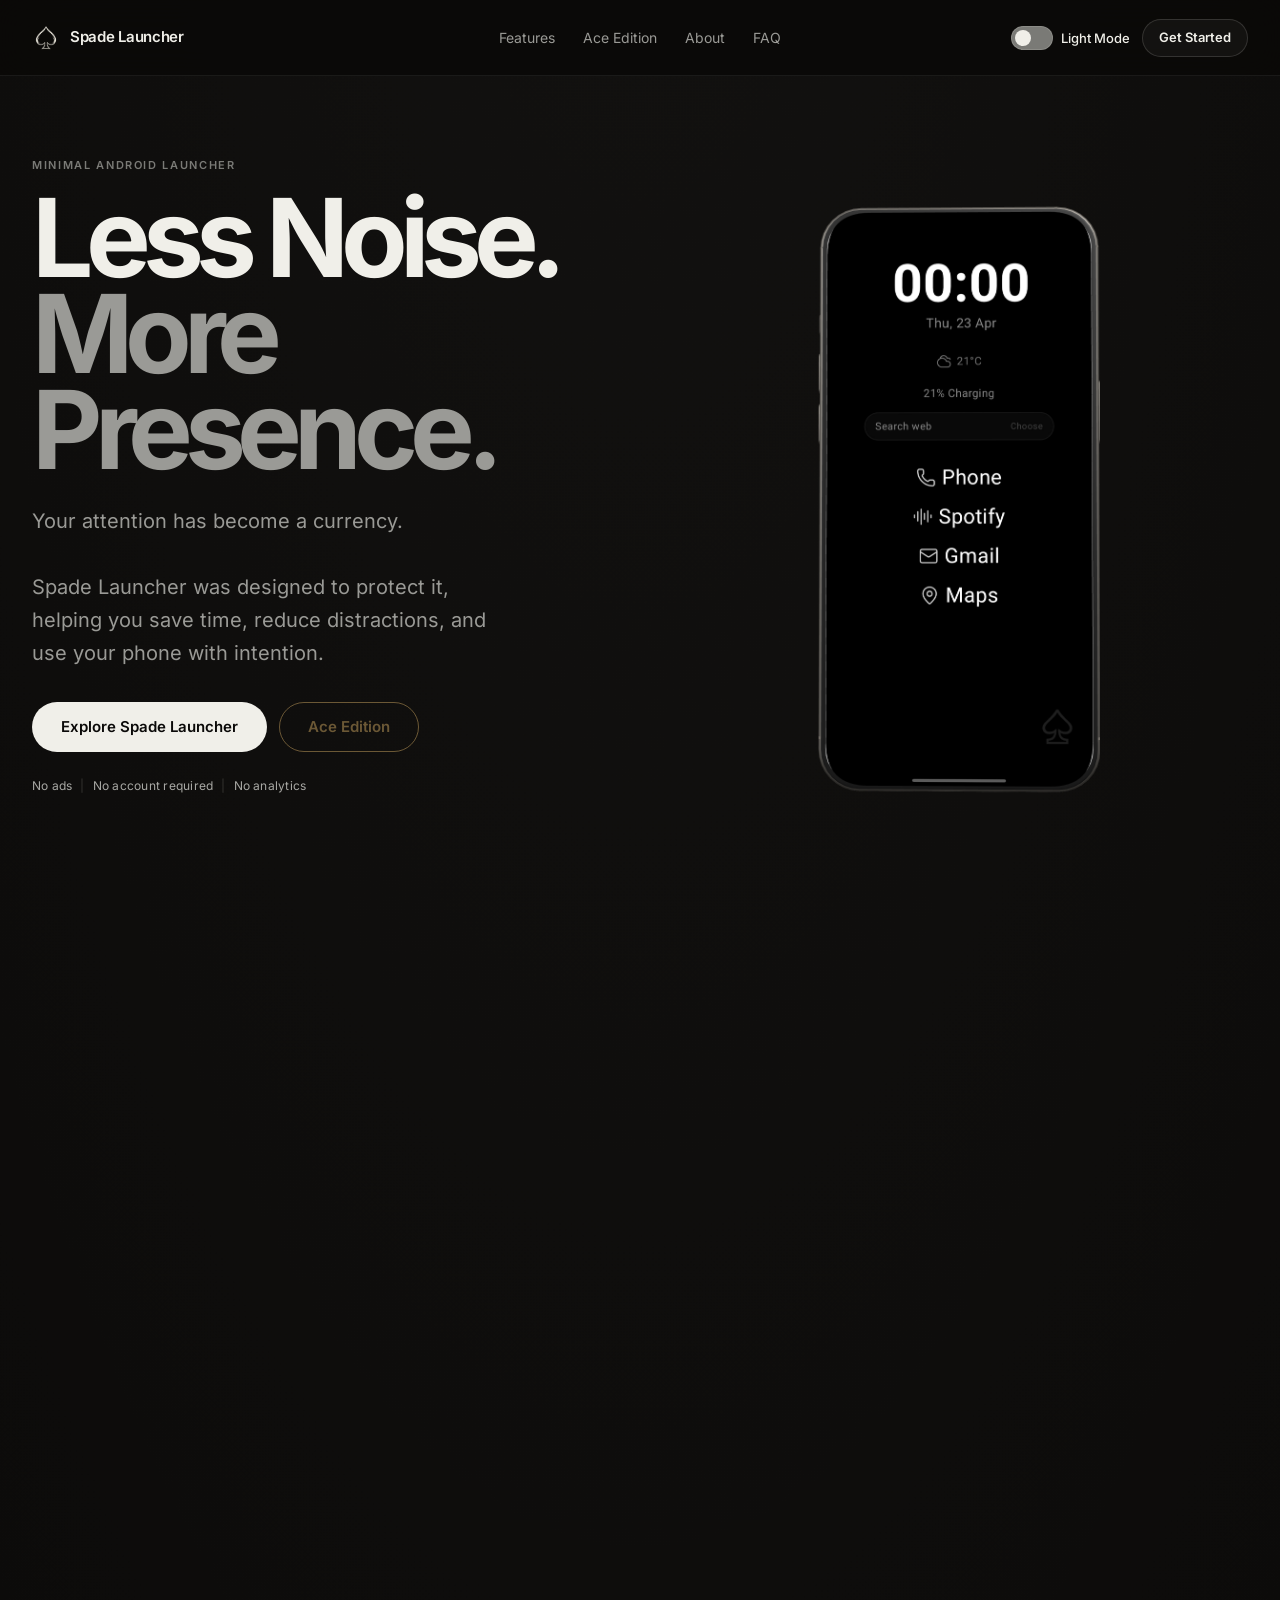
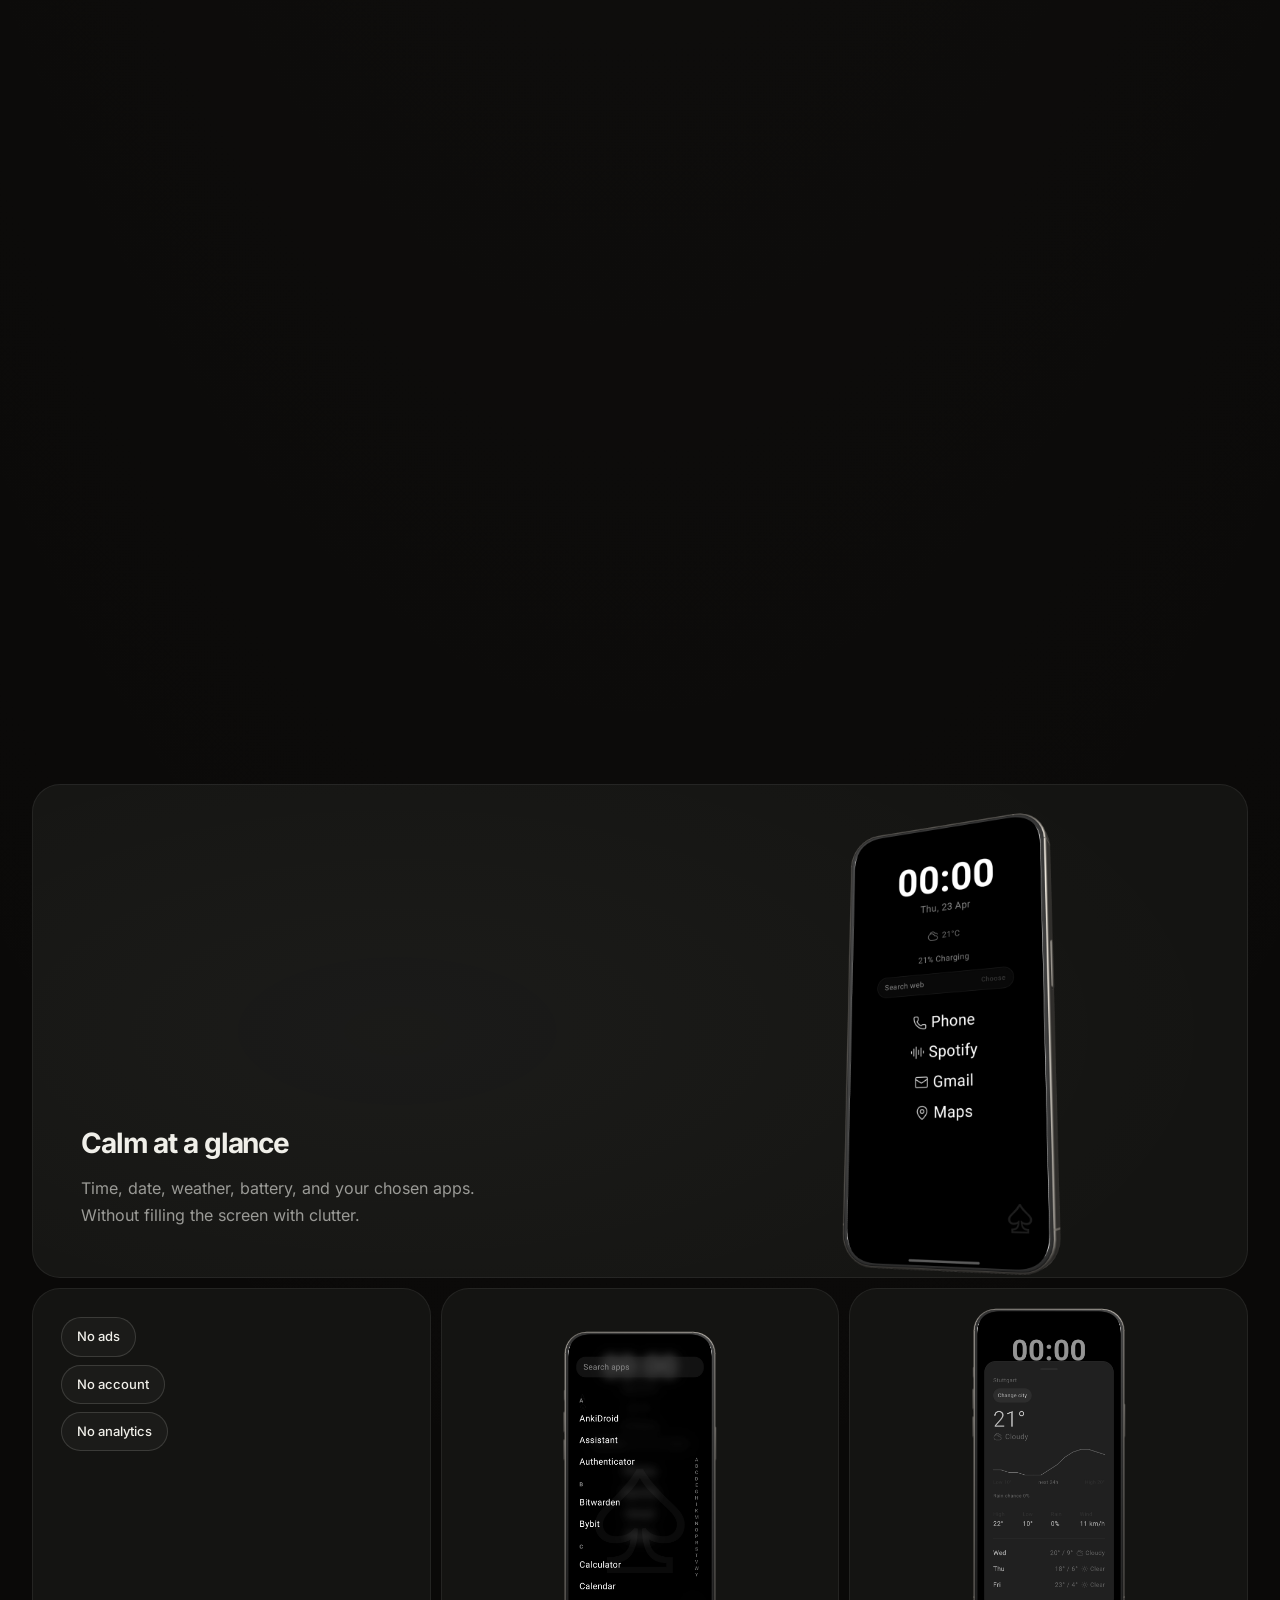
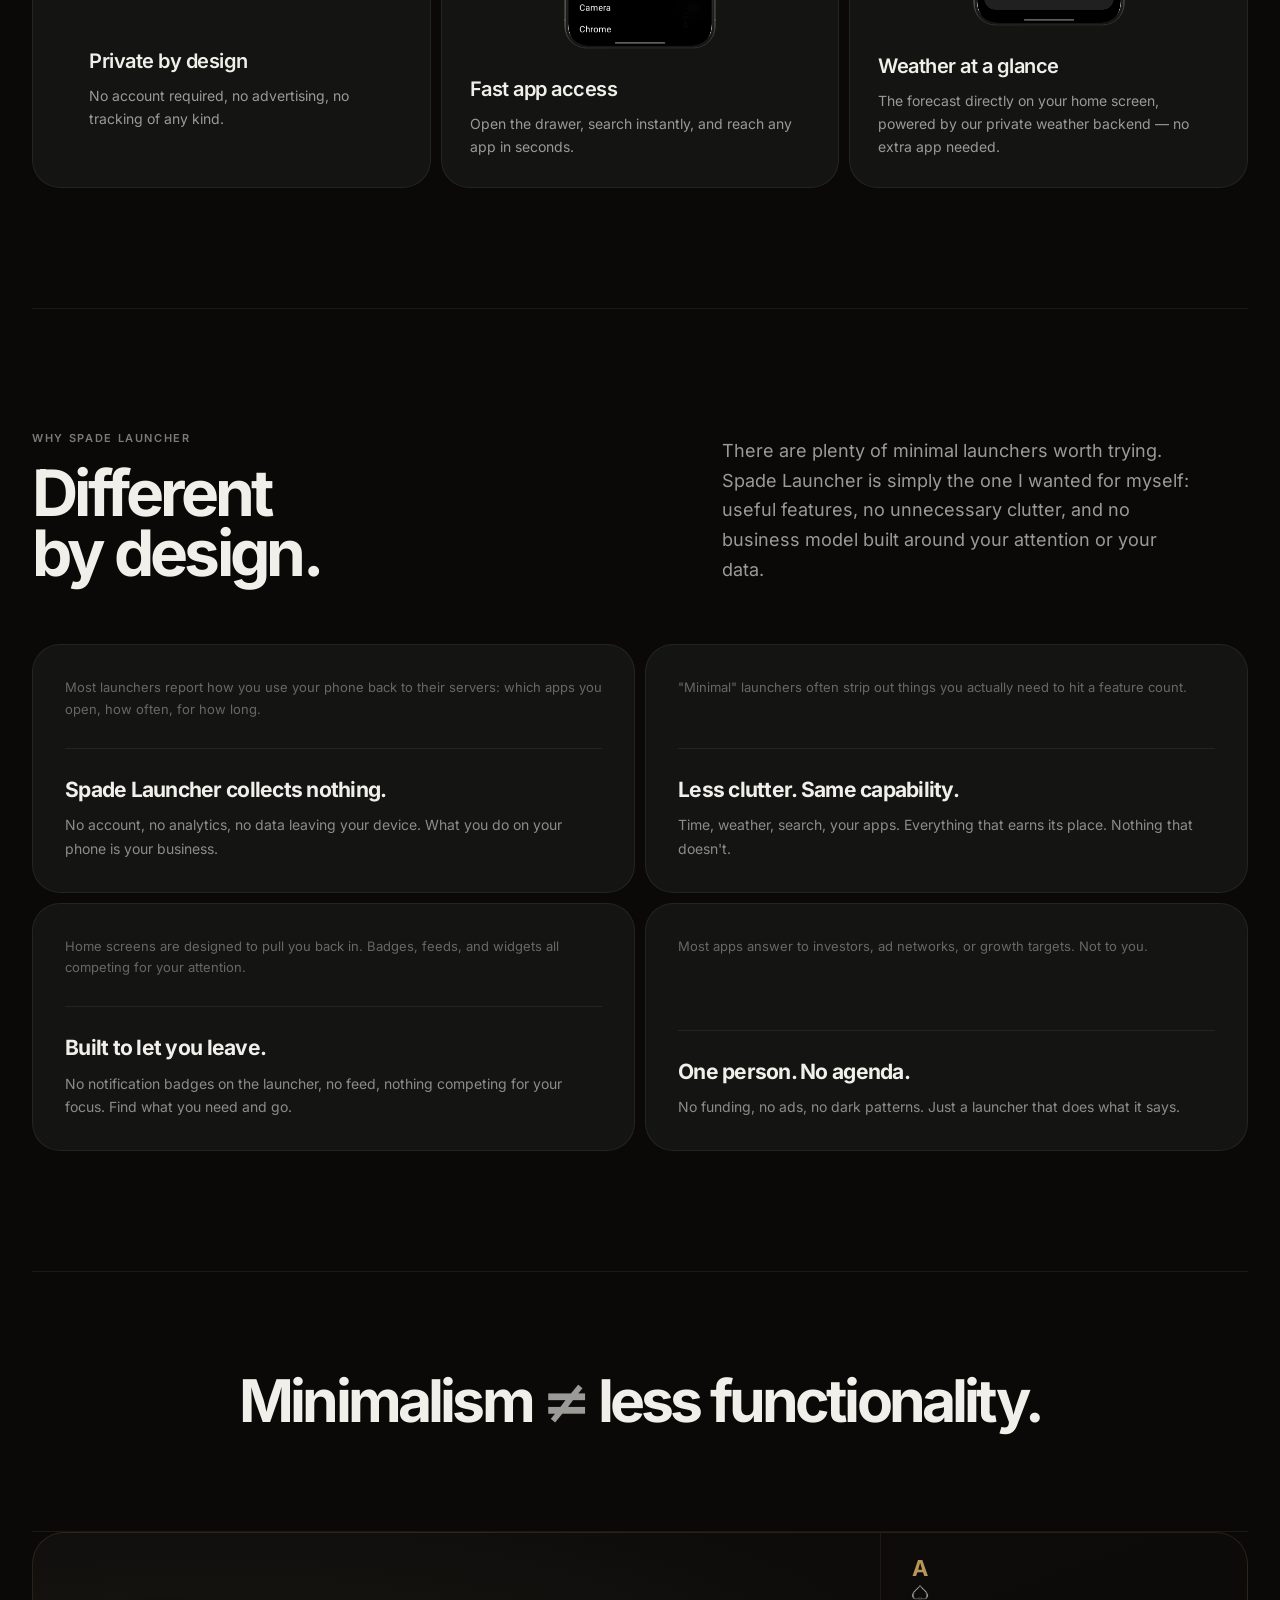
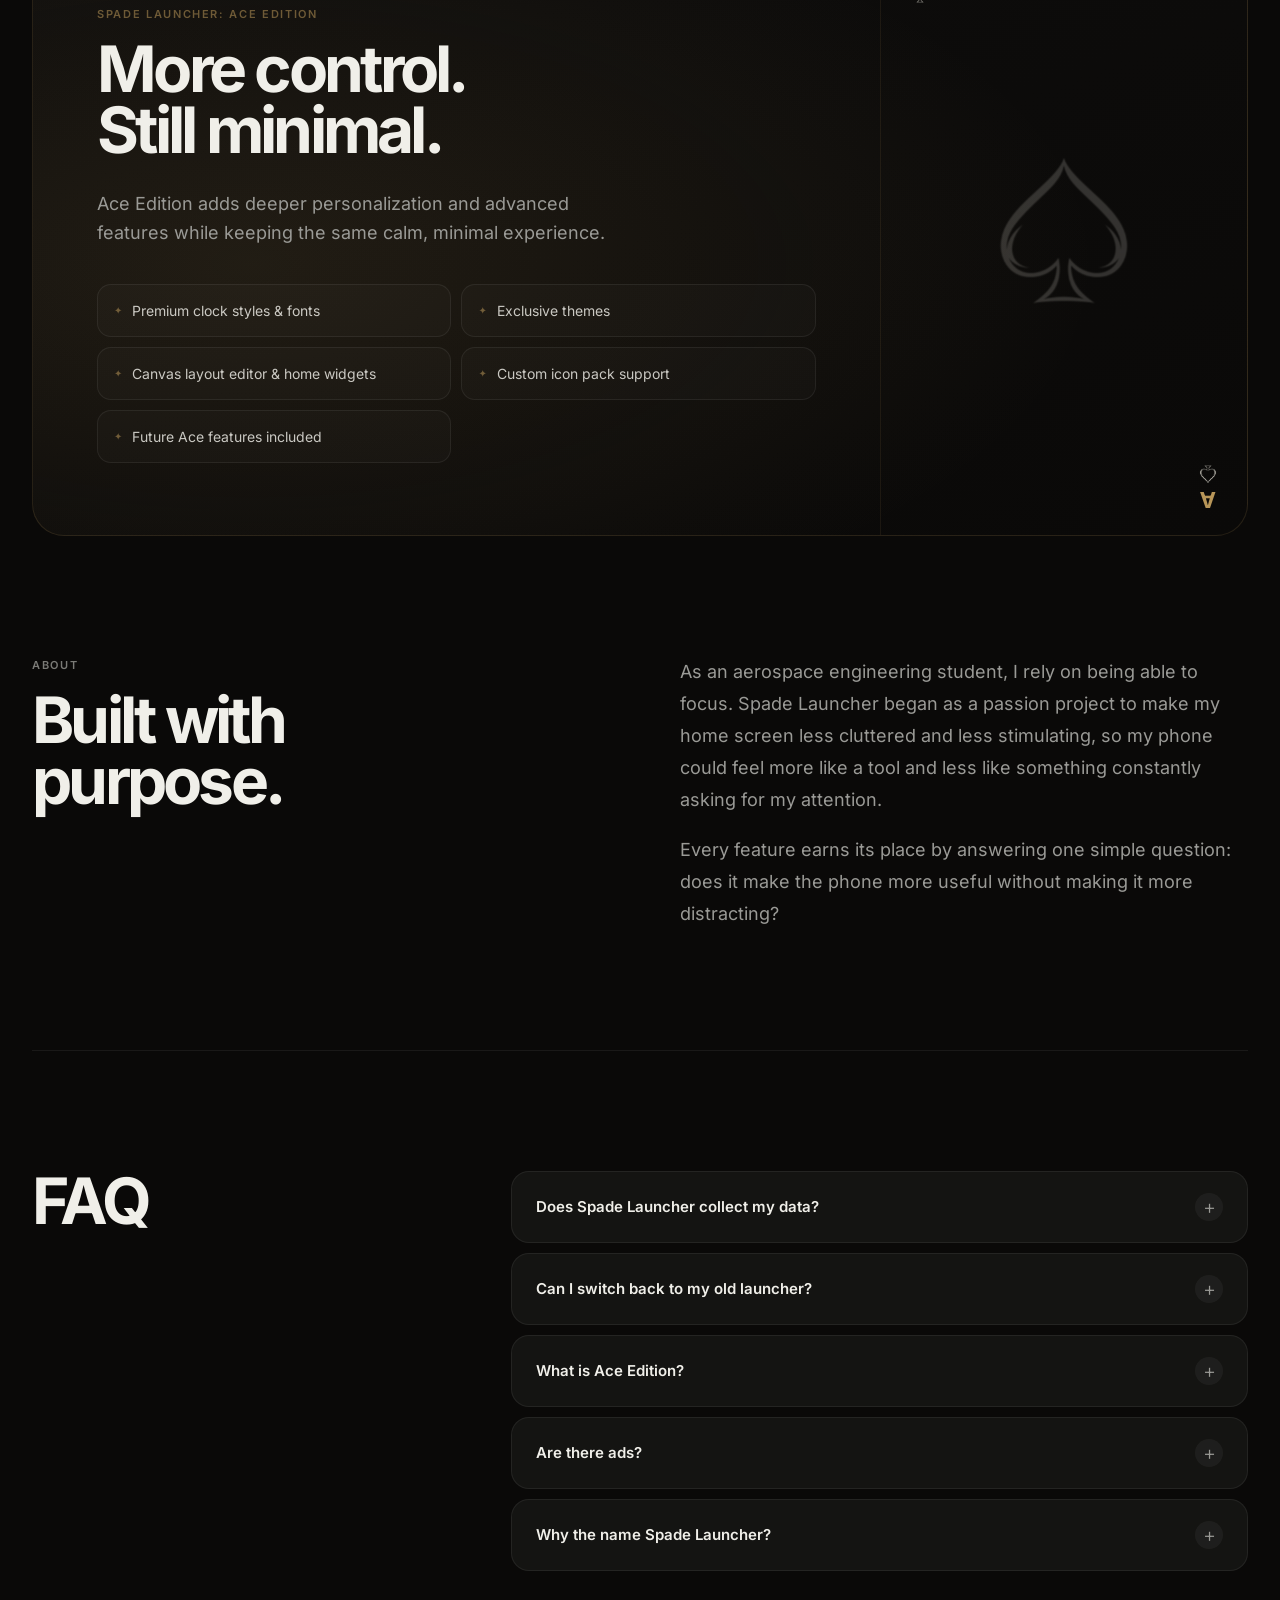
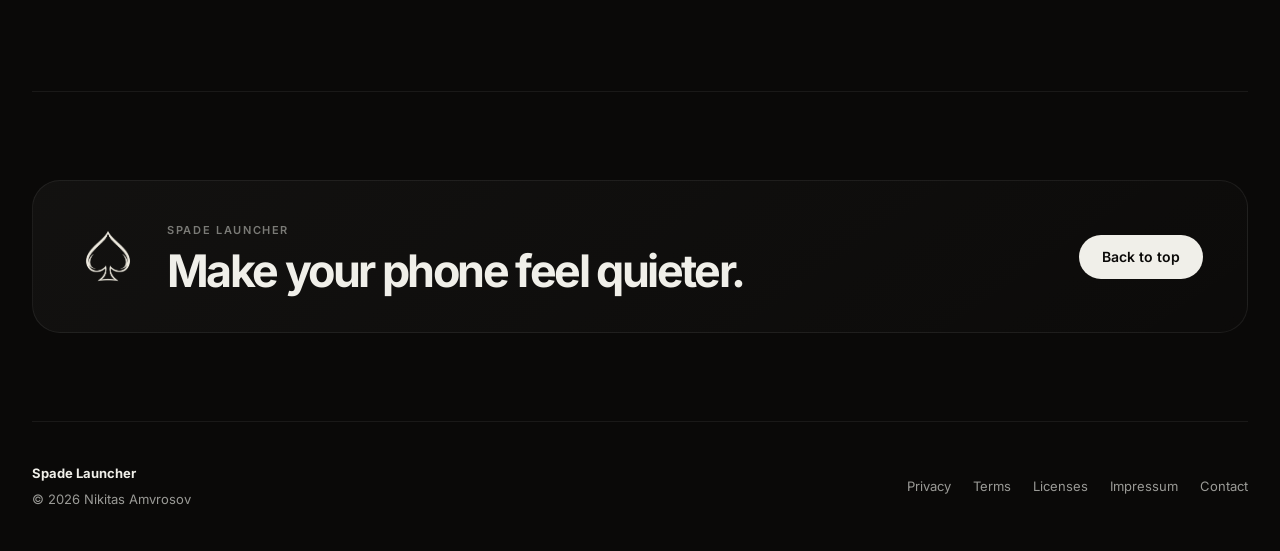
==== index.html @ f6f49ce8 "Mobile: hamburger nav menu + hide ace panel - Hamburger button in nav (3 lines → X) opens a full-wid" ====
﻿<!DOCTYPE html>
<html lang="en">
<head>
    <meta charset="UTF-8">
    <meta name="viewport" content="width=device-width, initial-scale=1.0">
    <title>Spade Launcher | Less Noise. More Presence.</title>
    <meta name="description" content="Spade Launcher is a minimalist Android launcher designed for simplicity, privacy, and intentional phone use.">
    <meta name="theme-color" content="#0A0908">
    <link rel="icon" href="./spade-logo.png" type="image/png">
    <link rel="shortcut icon" href="./spade-logo.png" type="image/png">
    <link rel="apple-touch-icon" href="./spade-logo.png">
    <meta property="og:title" content="Spade Launcher">
    <meta property="og:description" content="Less Noise. More Presence. A minimalist Android launcher built for intentional phone use.">
    <meta property="og:image" content="https://spadelauncher.com/spade-logo.png">
    <meta property="og:url" content="https://spadelauncher.com">
    <meta property="og:type" content="website">
    <link rel="stylesheet" href="style.css">
</head>
<body>

    <nav class="site-nav" aria-label="Main navigation">
        <a class="brand" href="#top" aria-label="Spade Launcher home">
            <img src="./spade-logo.png" alt="" class="brand-logo">
            <span>Spade Launcher</span>
        </a>
        <div class="nav-links">
            <a href="#features">Features</a>
            <a href="#ace">Ace Edition</a>
            <a href="#about">About</a>
            <a href="#faq">FAQ</a>
        </div>
        <div class="nav-actions">
            <button class="theme-toggle" id="themeToggle" aria-label="Toggle light/dark mode">
                <span class="toggle-track">
                    <span class="toggle-thumb"></span>
                </span>
                <span class="toggle-label">Light Mode</span>
            </button>
            <a class="btn btn-nav" href="#features">Get Started</a>
            <button class="nav-hamburger" id="navHamburger" aria-label="Open menu" aria-expanded="false">
                <span></span><span></span><span></span>
            </button>
        </div>
        <div class="nav-mobile-menu" id="navMobileMenu">
            <a href="#features" class="nav-mobile-link">Features</a>
            <a href="#ace" class="nav-mobile-link">Ace Edition</a>
            <a href="#about" class="nav-mobile-link">About</a>
            <a href="#faq" class="nav-mobile-link">FAQ</a>
            <a href="#features" class="btn btn-primary nav-mobile-cta">Get Started</a>
        </div>
    </nav>

    <main id="top">

        <!-- ─── HERO ─────────────────────────────────────────── -->
        <div class="hero-scroll-stage">
        <section class="hero">
            <div class="hero-text">
                <p class="eyebrow">Minimal Android Launcher</p>
                <h1>Less Noise.<br><em>More Presence.</em></h1>
                <p class="hero-sub">
                    Your attention has become a currency.<br><br>
                    Spade Launcher was designed to protect it, helping you save
                    time, reduce distractions, and use your phone with intention.
                </p>
                <div class="hero-actions">
                    <a class="btn btn-primary" href="#features">Explore Spade Launcher</a>
                    <a class="btn btn-ghost" href="#ace">Ace Edition</a>
                </div>
                <div class="trust-row" aria-label="Privacy commitments">
                    <span>No ads</span>
                    <span>No account required</span>
                    <span>No analytics</span>
                </div>
            </div>

            <div class="hero-phones-wrap">
                <div class="hero-phones" aria-label="Spade Launcher screenshots">
                    <div class="hphone hphone-edge">
                        <img src="images/screenshot-5.png" alt="OLED friendly theme" onerror="this.style.display='none'">
                    </div>
                    <div class="hphone hphone-mid">
                        <img src="images/screenshot-3.png" alt="Instant app search" onerror="this.style.display='none'">
                    </div>
                    <div class="hphone hphone-center">
                        <img src="images/screenshot-1.png" alt="Spade Launcher home screen" onerror="this.style.display='none'">
                    </div>
                    <div class="hphone hphone-mid">
                        <img src="images/screenshot-2.png" alt="Weather at a glance" onerror="this.style.display='none'">
                    </div>
                    <div class="hphone hphone-edge">
                        <img src="images/screenshot-4.png" alt="Ivory theme" onerror="this.style.display='none'">
                    </div>
                </div>
                <div class="phones-fade" aria-hidden="true"></div>
            </div>
        </section>
        </div><!-- /.hero-scroll-stage -->

        <!-- ─── FEATURES ─────────────────────────────────────── -->
        <section class="section" id="features">
            <div class="section-head" data-reveal>
                <div>
                    <p class="eyebrow">The Core Experience</p>
                    <h2>Everything you need.<br>Nothing you don't.</h2>
                </div>
                <p class="section-desc">
                    Spade Launcher keeps your most useful information and actions close
                    while keeping the home screen visually quiet.
                </p>
            </div>

            <div class="bento">
                <article class="bento-card bento-showcase" data-reveal>
                    <div class="showcase-text">
                        <h3>Calm at a glance</h3>
                        <p>
                            Time, date, weather, battery, and your chosen apps.
                            Without filling the screen with clutter.
                        </p>
                    </div>
                    <div class="showcase-visual">
                        <img
                            src="images/1FirstScreen.png"
                            alt="Spade Launcher home screen"
                            class="showcase-phone"
                        >
                    </div>
                </article>

                <article class="bento-card bento-private" data-reveal data-delay="80">
                    <ul class="priv-list" aria-label="Privacy commitments">
                        <li>No ads</li>
                        <li>No account</li>
                        <li>No analytics</li>
                    </ul>
                    <div class="bento-foot">
                        <h3>Private by design</h3>
                        <p>No account required, no advertising, no tracking of any kind.</p>
                    </div>
                </article>

                <article class="bento-card bento-feature" data-reveal data-delay="160">
                    <div class="bento-visual">
                        <img src="images/3InstantSearch.png" alt="Instant app search">
                    </div>
                    <div class="bento-foot">
                        <h3>Fast app access</h3>
                        <p>Open the drawer, search instantly, and reach any app in seconds.</p>
                    </div>
                </article>

                <article class="bento-card bento-feature" data-reveal data-delay="240">
                    <div class="bento-visual">
                        <img src="images/4WeatherAtAGlance.png" alt="Weather widget">
                    </div>
                    <div class="bento-foot">
                        <h3>Weather at a glance</h3>
                        <p>The forecast directly on your home screen, powered by our private weather backend — no extra app needed.</p>
                    </div>
                </article>
            </div>

            <!-- Dot indicators — visible on mobile only, driven by JS -->
            <div class="bento-dots" aria-label="Feature cards" role="tablist">
                <button class="bento-dot is-active" aria-label="Calm at a glance"></button>
                <button class="bento-dot" aria-label="Private by design"></button>
                <button class="bento-dot" aria-label="Fast app access"></button>
                <button class="bento-dot" aria-label="Weather at a glance"></button>
            </div>
        </section>

        <!-- ─── WHY SPADE ───────────────────────────────────── -->
        <section class="section diff-section">
            <div class="section-head" data-reveal>
                <div>
                    <p class="eyebrow">Why Spade Launcher</p>
                    <h2>Different<br>by design.</h2>
                </div>
                <p class="section-desc">There are plenty of minimal launchers worth trying. Spade Launcher is simply the one I wanted for myself:
                    useful features, no unnecessary clutter, and no business model built around your attention or your data. </p>
            </div>

            <div class="diff-grid">
                <article class="diff-card" data-reveal>
                    <p class="diff-other">Most launchers report how you use your phone back to their servers: which apps you open, how often, for how long.</p>
                    <div class="diff-rule"></div>
                    <h3>Spade Launcher collects nothing.</h3>
                    <p>No account, no analytics, no data leaving your device. What you do on your phone is your business.</p>
                </article>

                <article class="diff-card" data-reveal data-delay="80">
                    <p class="diff-other">"Minimal" launchers often strip out things you actually need to hit a feature count.</p>
                    <div class="diff-rule"></div>
                    <h3>Less clutter. Same capability.</h3>
                    <p>Time, weather, search, your apps. Everything that earns its place. Nothing that doesn't.</p>
                </article>

                <article class="diff-card" data-reveal data-delay="160">
                    <p class="diff-other">Home screens are designed to pull you back in. Badges, feeds, and widgets all competing for your attention.</p>
                    <div class="diff-rule"></div>
                    <h3>Built to let you leave.</h3>
                    <p>No notification badges on the launcher, no feed, nothing competing for your focus. Find what you need and go.</p>
                </article>

                <article class="diff-card" data-reveal data-delay="240">
                    <p class="diff-other">Most apps answer to investors, ad networks, or growth targets. Not to you.</p>
                    <div class="diff-rule"></div>
                    <h3>One person. No agenda.</h3>
                    <p>No funding, no ads, no dark patterns. Just a launcher that does what it says.</p>
                </article>
            </div>
        </section>

        <!-- ─── PHILOSOPHY ───────────────────────────────────── -->
        <section class="section philosophy-section" data-reveal>
            <blockquote>Minimalism <span class="quote-dim">≠</span> less functionality.</blockquote>
        </section>

        <!-- ─── ACE EDITION ──────────────────────────────────── -->
        <section class="section ace-section" id="ace" data-reveal>
            <div class="ace-copy">
                <p class="eyebrow ace-eyebrow">Spade Launcher: Ace Edition</p>
                <h2>More control.<br>Still minimal.</h2>
                <p class="ace-desc">
                    Ace Edition adds deeper personalization and advanced features
                    while keeping the same calm, minimal experience.
                </p>
                <ul class="ace-list">
                    <li data-ace-img="images/1FirstScreen.png">
                        <span class="ace-dot" aria-hidden="true">✦</span>
                        Premium clock styles &amp; fonts
                    </li>
                    <li data-ace-img="images/5OLEDFriendly.png">
                        <span class="ace-dot" aria-hidden="true">✦</span>
                        Exclusive themes
                    </li>
                    <li data-ace-img="images/4WeatherAtAGlance.png">
                        <span class="ace-dot" aria-hidden="true">✦</span>
                        Canvas layout editor &amp; home widgets
                    </li>
                    <li data-ace-img="images/3InstantSearch.png">
                        <span class="ace-dot" aria-hidden="true">✦</span>
                        Custom icon pack support
                    </li>
                    <li>
                        <span class="ace-dot" aria-hidden="true">✦</span>
                        Future Ace features included
                    </li>
                </ul>
            </div>
            <div class="ace-panel">
                <div class="ace-card-corner ace-card-corner--tl" aria-hidden="true">
                    <span class="ace-card-rank">A</span>
                    <img src="./spade-logo.png" alt="" class="ace-card-suit-sm">
                </div>
                <img src="./spade-logo.png" alt="" class="ace-card-center" aria-hidden="true">
                <div class="ace-card-corner ace-card-corner--br" aria-hidden="true">
                    <span class="ace-card-rank">A</span>
                    <img src="./spade-logo.png" alt="" class="ace-card-suit-sm">
                </div>
                <img class="ace-preview-phone" src="" alt="" aria-hidden="true">
            </div>
        </section>

        <!-- ─── ABOUT ─────────────────────────────────────────── -->
        <section class="section about-section" id="about" data-reveal>
            <div class="about-head">
                <p class="eyebrow">About</p>
                <h2>Built with<br>purpose.</h2>
            </div>
            <div class="about-body">
                <p>
                    As an aerospace engineering student, I rely on being able to
                    focus. Spade Launcher began as a passion project to make my home screen
                    less cluttered and less stimulating, so my phone could feel
                    more like a tool and less like something constantly asking for
                    my attention.
                </p>
                <p>
                    Every feature earns its place by answering one simple
                    question: does it make the phone more useful without making
                    it more distracting?
                </p>
            </div>
        </section>

        <!-- ─── FAQ ──────────────────────────────────────────── -->
        <section class="section faq-section" id="faq">
            <div class="faq-head" data-reveal>
                <h2>FAQ</h2>
            </div>

            <div class="faq-list" data-reveal data-delay="100">
                <details>
                    <summary>
                        <span>Does Spade Launcher collect my data?</span>
                        <span class="faq-icon" aria-hidden="true">+</span>
                    </summary>
                    <div class="faq-answer">
                        <p>No personal data is collected. When purchasing Ace Edition, a cryptographic receipt issued by Google Play is sent to a self-hosted server to verify the purchase — no personal information is included. See the <a href="privacy.html">Privacy Policy</a> for full details.</p>
                    </div>
                </details>

                <details>
                    <summary>
                        <span>Can I switch back to my old launcher?</span>
                        <span class="faq-icon" aria-hidden="true">+</span>
                    </summary>
                    <div class="faq-answer">
                        <p>Yes, anytime. Just change your default home app in Android Settings. No hoops.</p>
                    </div>
                </details>

                <details>
                    <summary>
                        <span>What is Ace Edition?</span>
                        <span class="faq-icon" aria-hidden="true">+</span>
                    </summary>
                    <div class="faq-answer">
                        <p>It's the premium version of the launcher with more customization, widgets, Themes, App Icons available, as well as the possibility to add your own icon packs and so on.</p>
                    </div>
                </details>

                <details>
                    <summary>
                        <span>Are there ads?</span>
                        <span class="faq-icon" aria-hidden="true">+</span>
                    </summary>
                    <div class="faq-answer">
                        <p>No. Never will be.</p>
                    </div>
                </details>

                <details>
                    <summary>
                        <span>Why the name Spade Launcher?</span>
                        <span class="faq-icon" aria-hidden="true">+</span>
                    </summary>
                    <div class="faq-answer">
                        <p>I just like magic tricks with playing cards and the spade suit is in my opinion the coolest looking suit.</p>
                    </div>
                </details>
            </div>
        </section>

        <!-- ─── FINAL CTA ─────────────────────────────────────── -->
        <div class="final-cta" data-reveal>
            <img src="./spade-logo.png" alt="Spade Launcher logo" class="cta-logo">
            <div class="cta-copy">
                <p class="eyebrow">Spade Launcher</p>
                <h2>Make your phone feel quieter.</h2>
            </div>
            <a class="btn btn-primary" href="#top">Back to top</a>
        </div>

    </main>

    <footer class="site-footer">
        <div class="footer-brand">
            <strong>Spade Launcher</strong>
            <span>© 2026 Nikitas Amvrosov</span>
        </div>
        <div class="footer-links">
            <a href="privacy.html">Privacy</a>
            <a href="terms.html">Terms</a>
            <a href="licenses.html">Licenses</a>
            <a href="impressum.html">Impressum</a>
            <a href="mailto:support@spadelauncher.com">Contact</a>
        </div>
    </footer>

    <script>
    /* ── Scroll reveal ─────────────────────────────── */
    const revealObserver = new IntersectionObserver((entries) => {
        entries.forEach(entry => {
            if (!entry.isIntersecting) return;
            const el = entry.target;
            const delay = el.dataset.delay ? parseInt(el.dataset.delay) : 0;
            setTimeout(() => el.classList.add('is-visible'), delay);
            revealObserver.unobserve(el);
        });
    }, { threshold: 0.08, rootMargin: '0px 0px -48px 0px' });

    document.querySelectorAll('[data-reveal]').forEach(el => {
        revealObserver.observe(el);
    });

    /* ── Hero scroll animation (desktop only) ───────── */
    (function () {
        if (window.matchMedia('(max-width: 768px)').matches) return;

        const stage       = document.querySelector('.hero-scroll-stage');
        const heroText    = document.querySelector('.hero-text');
        const phonesWrap  = document.querySelector('.hero-phones-wrap');
        const centerPhone = document.querySelector('.hphone-center');
        const phoneMids   = document.querySelectorAll('.hphone-mid');
        const phoneEdges  = document.querySelectorAll('.hphone-edge');
        const NAV_H = 76;

        let isMobile    = false;
        let baseCenterX = 0, baseCenterY = 0;
        let cpW = 0, cpH = 0, cpL = 0, cpT = 0, sideBot = 0;
        let needsMeasure = true;

        function measure() {
            const wr = phonesWrap.getBoundingClientRect();
            const cr = centerPhone.getBoundingClientRect();
            baseCenterX = cr.left + cr.width  / 2;
            baseCenterY = cr.top  + cr.height / 2;
            cpW = cr.width;
            cpH = cr.height;
            cpL = cr.left - wr.left;
            cpT = cr.top  - wr.top;
            sideBot = wr.height - (cpT + cpH);
        }

        function ease(t) {
            return t < 0.5 ? 4 * t * t * t : 1 - Math.pow(-2 * t + 2, 3) / 2;
        }
        function sub(t, a, b) {
            return Math.max(0, Math.min(1, (t - a) / (b - a)));
        }
        function resetEl(el) {
            el.style.position = el.style.left    = el.style.bottom  =
            el.style.width    = el.style.opacity = el.style.filter  =
            el.style.marginLeft = el.style.marginRight = el.style.transform = '';
        }

        let rafId = null;
        function tick() {
            rafId = null;
            const r        = stage.getBoundingClientRect();
            const scrolled = NAV_H - r.top;
            const total    = r.height - (window.innerHeight - NAV_H);

            if (scrolled <= 0) {
                needsMeasure = true;
                heroText.style.opacity     = '';
                heroText.style.transform   = '';
                phonesWrap.style.transform = '';
                phoneMids.forEach(resetEl);
                phoneEdges.forEach(resetEl);
                return;
            }

            if (needsMeasure) { measure(); needsMeasure = false; }

            const p       = Math.min(1, scrolled / total);
            const isLight = document.documentElement.classList.contains('light');

            // Phase 1 — text fades & slides left  (0 → 0.38)
            const tp = ease(sub(p, 0, 0.38));
            heroText.style.opacity   = 1 - tp;
            heroText.style.transform = `translateX(${-40 * tp}px)`;

            // Phase 2 — phonesWrap slides to viewport centre  (0.05 → 0.55)
            const mp    = ease(sub(p, 0.05, 0.55));
            const shift = window.innerWidth / 2 - baseCenterX;
            phonesWrap.style.transform = `translateX(${shift * mp}px)`;

            // Phase 3 — mid phones fan out  (0.35 → 0.88)
            const midP      = ease(sub(p, 0.35, 0.88));
            const midBright = isLight ? 1 - 0.18 * midP : 1 - 0.28 * midP;
            phoneMids.forEach((el, i) => {
                el.style.position  = 'absolute';
                el.style.width     = 202 * midP + 'px';
                el.style.left      = (i === 0 ? cpL - 190 * midP : cpL + cpW - 12 * midP) + 'px';
                el.style.bottom    = sideBot + 'px';
                el.style.opacity   = midP;
                el.style.filter    = `brightness(${midBright})`;
                el.style.transform = `translateY(${44 * midP}px)`;
            });

            // Phase 4 — edge phones fan out  (0.55 → 1.0)
            const edgeP = ease(sub(p, 0.55, 1.0));
            phoneEdges.forEach((el, i) => {
                el.style.position  = 'absolute';
                el.style.width     = 163 * edgeP + 'px';
                el.style.left      = (i === 0
                    ? cpL - 178 * midP - 157 * edgeP
                    : cpL + cpW + 178 * midP - 6 * edgeP) + 'px';
                el.style.bottom    = sideBot + 'px';
                el.style.opacity   = edgeP;
                el.style.filter    = `brightness(${isLight ? 0.68 : 0.48})`;
                el.style.transform = `translateY(${82 * edgeP}px)`;
            });
        }

        window.addEventListener('scroll', () => {
            if (!rafId) rafId = requestAnimationFrame(tick);
        }, { passive: true });

        window.addEventListener('resize', () => {
            needsMeasure = true;
            if (!rafId) rafId = requestAnimationFrame(tick);
        });
    })();

    /* ── Bento carousel dots (mobile) ───────────── */
    (function () {
        const bento = document.querySelector('.bento');
        const dots  = document.querySelectorAll('.bento-dot');
        if (!bento || !dots.length) return;

        function updateDots() {
            const cards     = bento.querySelectorAll('.bento-card');
            if (!cards.length) return;
            const cardW     = cards[0].offsetWidth + 12; // card + gap
            const activeIdx = Math.min(Math.round(bento.scrollLeft / cardW), dots.length - 1);
            dots.forEach((d, i) => d.classList.toggle('is-active', i === activeIdx));
        }

        bento.addEventListener('scroll', updateDots, { passive: true });

        dots.forEach((dot, i) => {
            dot.addEventListener('click', () => {
                const cards = bento.querySelectorAll('.bento-card');
                if (!cards.length) return;
                const cardW = cards[0].offsetWidth + 12;
                bento.scrollTo({ left: i * cardW, behavior: 'smooth' });
            });
        });
    })();

    /* ── Mobile nav hamburger ──────────────────────── */
    (function () {
        const btn  = document.getElementById('navHamburger');
        const menu = document.getElementById('navMobileMenu');
        if (!btn || !menu) return;

        btn.addEventListener('click', () => {
            const open = menu.classList.toggle('is-open');
            btn.classList.toggle('is-open', open);
            btn.setAttribute('aria-expanded', open);
        });

        menu.querySelectorAll('a').forEach(a => {
            a.addEventListener('click', () => {
                menu.classList.remove('is-open');
                btn.classList.remove('is-open');
                btn.setAttribute('aria-expanded', 'false');
            });
        });
    })();

    /* ── Theme toggle ──────────────────────────────── */
    const toggleBtn = document.getElementById('themeToggle');
    const toggleLabel = toggleBtn.querySelector('.toggle-label');

    function setTheme(isLight) {
        document.documentElement.classList.toggle('light', isLight);
        toggleLabel.textContent = isLight ? 'Dark Mode' : 'Light Mode';
    }

    setTheme(localStorage.getItem('theme') === 'light');

    toggleBtn.addEventListener('click', () => {
        const isLight = !document.documentElement.classList.contains('light');
        localStorage.setItem('theme', isLight ? 'light' : 'dark');

        const rect = toggleBtn.getBoundingClientRect();
        const ox = Math.round(rect.left + rect.width / 2);
        const oy = Math.round(rect.top  + rect.height / 2);
        const maxR = Math.ceil(Math.hypot(
            Math.max(ox, window.innerWidth  - ox),
            Math.max(oy, window.innerHeight - oy)
        )) + 50;

        /* View Transitions API — browser snapshots old state, applies new state,
           then animates the new content in via a growing circle from the toggle */
        if (!document.startViewTransition) {
            setTheme(isLight);
            return;
        }

        const transition = document.startViewTransition(() => setTheme(isLight));

        transition.ready.then(() => {
            document.documentElement.animate(
                { clipPath: [
                    `circle(0px at ${ox}px ${oy}px)`,
                    `circle(${maxR}px at ${ox}px ${oy}px)`
                ]},
                {
                    duration: 600,
                    easing: 'cubic-bezier(0.25, 0.46, 0.45, 0.94)',
                    pseudoElement: '::view-transition-new(root)'
                }
            );
        });
    });

    /* ── FAQ accordion (multi-open) ────────────────── */
    // No close-others logic — <details> stays open natively.
    </script>

    <script>
    /* ── Ace Edition feature preview ─────────────────────────── */
    (function () {
        const items   = document.querySelectorAll('.ace-list li[data-ace-img]');
        const panel   = document.querySelector('.ace-panel');
        const preview = panel.querySelector('.ace-preview-phone');
        let active    = null;

        function showPeek(src) {
            preview.src = src;
            preview.classList.remove('is-active');
            preview.classList.add('is-peek');
            panel.classList.add('has-preview');
        }

        function showActive(src) {
            preview.src = src;
            preview.classList.remove('is-peek');
            preview.classList.add('is-active');
            panel.classList.add('has-preview');
        }

        function clearPreview() {
            preview.classList.remove('is-peek', 'is-active');
            panel.classList.remove('has-preview');
        }

        items.forEach(li => {
            li.addEventListener('mouseenter', () => {
                if (li !== active) showPeek(li.dataset.aceImg);
            });

            li.addEventListener('mouseleave', () => {
                if (active) {
                    showActive(active.dataset.aceImg);
                } else {
                    clearPreview();
                }
            });

            li.addEventListener('click', () => {
                if (active === li) {
                    li.classList.remove('is-active');
                    active = null;
                    clearPreview();
                } else {
                    if (active) active.classList.remove('is-active');
                    active = li;
                    li.classList.add('is-active');
                    showActive(li.dataset.aceImg);
                }
            });
        });
    })();
    </script>

</body>
</html>
---- style.css ----
/* ── FONTS ─────────────────────────────────────────────────── */

@font-face {
    font-family: "Inter";
    src: url("fonts/inter-v20-latin-300.woff2") format("woff2");
    font-weight: 300;
    font-style: normal;
    font-display: swap;
}
@font-face {
    font-family: "Inter";
    src: url("fonts/inter-v20-latin-regular.woff2") format("woff2");
    font-weight: 400;
    font-style: normal;
    font-display: swap;
}
@font-face {
    font-family: "Inter";
    src: url("fonts/inter-v20-latin-500.woff2") format("woff2");
    font-weight: 500;
    font-style: normal;
    font-display: swap;
}
@font-face {
    font-family: "Inter";
    src: url("fonts/inter-v20-latin-600.woff2") format("woff2");
    font-weight: 600;
    font-style: normal;
    font-display: swap;
}
@font-face {
    font-family: "Inter";
    src: url("fonts/inter-v20-latin-700.woff2") format("woff2");
    font-weight: 700;
    font-style: normal;
    font-display: swap;
}

/* ── DESIGN TOKENS ──────────────────────────────────────────── */

:root {
    /* Palette — warm ink, not cold black */
    --ink:      #0A0908;
    --ivory:    #F0EFE9;
    --slate:    #69696480;
    --slate-s:  #9A9A96;
    --dust:     #7A7A76;
    --stone:    #141412;
    --chalk:    #1E1E1B;
    --seam:     rgba(240, 239, 233, 0.07);
    --seam-hi:  rgba(240, 239, 233, 0.15);
    /* Ace gold */
    --gold:     #B89658;
    --gold-lo:  rgba(184, 150, 88, 0.55);
    --gold-glow:rgba(184, 150, 88, 0.12);
    /* Layout */
    --max-w:    1320px;
    --r:        28px;     /* card radius */
    /* Easing */
    --ease:     cubic-bezier(0.16, 1, 0.3, 1);
    --ease-std: cubic-bezier(0.4, 0, 0.2, 1);
}

/* ── VIEW TRANSITION (theme swoosh) ────────────────────────── */

::view-transition-old(root) {
    animation: none;
}
::view-transition-new(root) {
    animation: none; /* JS drives the clip-path animation directly */
}

/* ── LIGHT MODE ─────────────────────────────────────────────── */

html.light {
    --ink:      #F5F4EE;
    --ivory:    #0A0908;
    --slate:    rgba(10, 9, 8, 0.38);
    --slate-s:  #7A7A76;
    --dust:     #C0BFB9;
    --stone:    #ECEAE4;
    --chalk:    #E3E1DB;
    --seam:     rgba(10, 9, 8, 0.09);
    --seam-hi:  rgba(10, 9, 8, 0.18);
    background: var(--ink);
    color: var(--ivory);
}


/* ── RESET ─────────────────────────────────────────────────── */

*, *::before, *::after { box-sizing: border-box; }


html {
    scroll-behavior: smooth;
    background: var(--ink);
}

body {
    margin: 0;
    background:
        radial-gradient(ellipse 100% 55% at 50% -8%, rgba(240,239,233,0.04), transparent),
        var(--ink);
    color: var(--ivory);
    font-family: "Inter", system-ui, sans-serif;
    font-size: 16px;
    line-height: 1.65;
    -webkit-font-smoothing: antialiased;
}

img { display: block; max-width: 100%; }
a   { color: inherit; text-decoration: none; }
button, a, summary { -webkit-tap-highlight-color: transparent; }
h1, h2, h3, p { margin-top: 0; }
ul { margin: 0; padding: 0; }

/* ── PAGE LAYOUT ────────────────────────────────────────────── */

main, .site-footer {
    width: min(calc(100% - 64px), var(--max-w));
    margin-inline: auto;
}

/* ── LOAD ANIMATIONS ────────────────────────────────────────── */

@keyframes nav-drop {
    from { opacity: 0; transform: translateY(-100%); }
    to   { opacity: 1; transform: translateY(0); }
}

@keyframes hero-rise {
    from { opacity: 0; transform: translateY(28px); }
    to   { opacity: 1; transform: translateY(0); }
}

/* Phone entrance — separate keyframe per position to avoid snap */
@keyframes phone-enter-c {
    from { opacity: 0; transform: translateY(80px); }
    to   { opacity: 1; transform: translateY(0); }
}
@keyframes phone-enter-m {
    from { opacity: 0; transform: translateY(110px); }
    to   { opacity: 0.82; transform: translateY(44px); }
}
@keyframes phone-enter-e {
    from { opacity: 0; transform: translateY(140px); }
    to   { opacity: 0.50; transform: translateY(82px); }
}

/* Showcase phone float */
@keyframes float {
    0%, 100% { transform: translateY(0px); }
    50%       { transform: translateY(-12px); }
}

/* ── SCROLL REVEAL ──────────────────────────────────────────── */

[data-reveal] {
    opacity: 0;
    transform: translateY(32px);
    transition:
        opacity  0.8s var(--ease),
        transform 0.8s var(--ease);
}

[data-reveal].is-visible {
    opacity: 1;
    transform: none;
}

/* ── NAVIGATION ─────────────────────────────────────────────── */

.site-nav {
    position: sticky;
    top: 0;
    z-index: 100;
    width: 100%;
    min-height: 76px;
    display: flex;
    align-items: center;
    justify-content: space-between;
    gap: 24px;
    padding-inline: max(32px, calc((100% - var(--max-w)) / 2));
    border-bottom: 1px solid var(--seam);
    background: rgba(10, 9, 8, 0.84);
    backdrop-filter: blur(16px);
    -webkit-backdrop-filter: blur(16px);
    transition: background 0.3s ease;
    animation: nav-drop 0.6s var(--ease) both;
}

.brand {
    display: inline-flex;
    align-items: center;
    gap: 10px;
    font-weight: 600;
    font-size: 15px;
    letter-spacing: -0.02em;
}

.brand-logo {
    width: 28px;
    height: 28px;
    object-fit: contain;
}

.nav-links {
    position: absolute;
    left: 50%;
    transform: translateX(-50%);
    display: flex;
    align-items: center;
    gap: 28px;
    color: var(--slate-s);
    font-size: 14px;
}

.nav-links a {
    transition: color 150ms ease;
}
.nav-links a:hover { color: var(--ivory); }

.nav-actions {
    display: flex;
    align-items: center;
    gap: 12px;
    margin-left: auto;
}

/* Hamburger button — hidden on desktop */
.nav-hamburger {
    display: none;
    flex-direction: column;
    justify-content: center;
    gap: 5px;
    width: 36px;
    height: 36px;
    background: none;
    border: none;
    cursor: pointer;
    padding: 4px;
}
.nav-hamburger span {
    display: block;
    height: 2px;
    background: var(--ivory);
    border-radius: 2px;
    transition: transform 200ms ease, opacity 200ms ease;
}
html.light .nav-hamburger span { background: var(--ink); }

.nav-hamburger.is-open span:nth-child(1) { transform: translateY(7px) rotate(45deg); }
.nav-hamburger.is-open span:nth-child(2) { opacity: 0; }
.nav-hamburger.is-open span:nth-child(3) { transform: translateY(-7px) rotate(-45deg); }

/* Mobile dropdown menu — hidden by default */
.nav-mobile-menu {
    display: none;
    position: absolute;
    top: 100%;
    left: 0;
    right: 0;
    background: rgba(10,9,8,0.97);
    border-bottom: 1px solid var(--seam);
    flex-direction: column;
    padding: 12px 18px 20px;
    gap: 4px;
    z-index: 99;
}
html.light .nav-mobile-menu {
    background: rgba(245,244,238,0.97);
}
.nav-mobile-menu.is-open { display: flex; }
.nav-mobile-link {
    padding: 12px 8px;
    font-size: 16px;
    font-weight: 500;
    color: var(--ivory);
    border-bottom: 1px solid var(--seam);
    text-decoration: none;
}
html.light .nav-mobile-link { color: var(--ink); }
.nav-mobile-cta {
    margin-top: 12px;
    text-align: center;
    justify-content: center;
}

html.light .diff-other {
    color: rgba(10, 9, 8, 0.38);
}

html.light .diff-card > p:last-child {
    color: rgba(10, 9, 8, 0.55);
}

html.light .diff-card:hover {
    box-shadow: 0 20px 56px rgba(0, 0, 0, 0.1);
}

html.light .ace-card-center,
html.light .ace-card-suit-sm {
    mix-blend-mode: multiply;
    filter: invert(1);
    opacity: 0.12;
}

html.light .ace-card-suit-sm { opacity: 0.5; }

html.light .ace-section {
    background:
        radial-gradient(ellipse 70% 65% at 18% 55%, var(--gold-glow), transparent),
        linear-gradient(160deg, #e8e6e0, #ece9e3);
    border-color: rgba(184,150,88,0.25) !important;
}

html.light .ace-list li {
    background: rgba(10,9,8,0.03);
    color: rgba(10,9,8,0.75);
    border-color: rgba(10,9,8,0.1);
}

html.light .ace-list li:hover {
    background: rgba(10,9,8,0.06);
    border-color: rgba(10,9,8,0.18);
}

html.light .ace-panel {
    border-left-color: rgba(184,150,88,0.2);
}

html.light .brand-logo,
html.light .cta-logo {
    filter: invert(1);
}

html.light .site-nav {
    background: rgba(245, 244, 238, 0.88);
    border-bottom-color: var(--seam);
}

/* ── THEME TOGGLE ───────────────────────────────────────────── */

.theme-toggle {
    background: none;
    border: none;
    cursor: pointer;
    padding: 0;
    display: flex;
    align-items: center;
    gap: 8px;
    flex-shrink: 0;
    color: var(--ivory);
    font-size: 13px;
    font-weight: 500;
    font-family: inherit;
}

.toggle-label {
    white-space: nowrap;
    transition: color 0.25s ease;
}

.toggle-track {
    width: 42px;
    height: 24px;
    border-radius: 12px;
    background: var(--dust);
    border: 1px solid var(--seam-hi);
    position: relative;
    display: block;
    transition: background 0.25s ease, border-color 0.25s ease;
}

.toggle-thumb {
    position: absolute;
    top: 3px;
    left: 3px;
    width: 16px;
    height: 16px;
    border-radius: 50%;
    background: var(--ivory);
    display: block;
    transition: transform 0.25s var(--ease);
}

html.light .toggle-thumb {
    transform: translateX(18px);
}

/* ── BUTTONS ────────────────────────────────────────────────── */

.btn {
    display: inline-flex;
    align-items: center;
    justify-content: center;
    height: 44px;
    padding: 0 22px;
    border-radius: 999px;
    font-size: 14px;
    font-weight: 600;
    border: 1px solid transparent;
    white-space: nowrap;
    cursor: pointer;
    transition:
        transform  160ms var(--ease),
        background 160ms ease,
        color      160ms ease,
        border-color 160ms ease,
        box-shadow 160ms ease;
}
.btn:hover { transform: translateY(-1px); }

.btn-primary {
    background: var(--ivory);
    color: var(--ink);
}
.btn-primary:hover {
    background: #ffffff;
    box-shadow: 0 4px 24px rgba(240,239,233,0.22);
}

.btn-ghost {
    color: var(--gold-lo);
    border-color: var(--gold-lo);
    transition:
        transform     160ms var(--ease),
        color         250ms ease,
        border-color  250ms ease,
        box-shadow    250ms ease,
        background    250ms ease;
}
.btn-ghost:hover {
    color: var(--gold);
    border-color: var(--gold);
    background: rgba(184, 150, 88, 0.08);
    box-shadow:
        0 0 12px rgba(184, 150, 88, 0.25),
        0 0 32px rgba(184, 150, 88, 0.12),
        inset 0 0 12px rgba(184, 150, 88, 0.06);
}

.btn-nav {
    height: 38px;
    padding: 0 16px;
    font-size: 13px;
    border: 1px solid var(--seam-hi);
    background: rgba(240,239,233,0.04);
}
.btn-nav:hover {
    border-color: rgba(240,239,233,0.28);
    background: rgba(240,239,233,0.08);
}

/* ── TYPE ───────────────────────────────────────────────────── */

.eyebrow {
    margin: 0 0 16px;
    color: var(--dust);
    font-size: 11px;
    font-weight: 600;
    letter-spacing: 0.15em;
    text-transform: uppercase;
}

h1 {
    font-size: clamp(64px, 8.5vw, 128px);
    font-weight: 800;
    line-height: 0.88;
    letter-spacing: -0.075em;
    margin-bottom: 28px;
}

h1 em {
    font-style: normal;
    color: var(--slate-s);
}

h2 {
    font-size: clamp(42px, 5vw, 76px);
    font-weight: 700;
    line-height: 0.95;
    letter-spacing: -0.058em;
    margin-bottom: 0;
}

h3 {
    font-size: 19px;
    font-weight: 600;
    line-height: 1.25;
    letter-spacing: -0.025em;
    margin-bottom: 10px;
}

/* ── HERO ───────────────────────────────────────────────────── */

.hero-scroll-stage {
    position: relative;
}

@media (min-width: 769px) {
    .hero-scroll-stage {
        height: 220vh;
    }
}

.hero {
    height: calc(100vh - 76px);
    position: sticky;
    top: 76px;
    display: grid;
    grid-template-columns: 1fr 1fr;
    gap: 60px;
    align-items: center;
    text-align: left;
    overflow: visible;
    animation: hero-rise 0.75s var(--ease) 0.15s both;
}

.hero-text {
    padding: 80px 0;
}

.hero-sub {
    max-width: 480px;
    margin: 0 0 32px;
    color: var(--slate-s);
    font-size: clamp(17px, 1.8vw, 20px);
    line-height: 1.65;
}

.hero-actions {
    display: flex;
    justify-content: flex-start;
    flex-wrap: wrap;
    gap: 12px;
    margin-bottom: 24px;
    position: relative;
    z-index: 10;
}

.hero-actions .btn {
    min-height: 50px;
    padding: 0 28px;
    font-size: 15px;
}

.trust-row {
    display: flex;
    justify-content: flex-start;
    flex-wrap: wrap;
    gap: 8px;
    margin-bottom: 40px;
}

.trust-row span {
    color: #A8A8A4;
    font-size: 12px;
    letter-spacing: 0.02em;
}

.trust-row span:not(:last-child)::after {
    content: '|';
    margin-left: 8px;
    opacity: 0.25;
}

/* ── HERO PHONES ────────────────────────────────────────────── */

.hero-phones-wrap {
    position: relative;
    margin-top: 0;
    display: flex;
    align-items: center;
    justify-content: center;
    align-self: stretch;
}

.hero-phones {
    display: flex;
    justify-content: center;
    align-items: flex-end;
}

.phones-fade {
    display: none;
    position: absolute;
    bottom: 0;
    left: 0;
    right: 0;
    height: 72px;
    background: linear-gradient(to top, var(--ink), transparent);
    pointer-events: none;
}

.hphone {
    background: transparent;
    flex-shrink: 0;
    position: relative;
}
.hphone img {
    display: block;
    width: 100%;
    height: 100%;
    object-fit: cover;
    position: relative;
    z-index: 1;
}
.hphone-placeholder {
    position: absolute;
    inset: 0;
    display: flex;
    align-items: center;
    justify-content: center;
    font-size: 12px;
    letter-spacing: 0.08em;
    text-transform: uppercase;
    color: rgba(240,239,233,0.25);
}

.hphone-center {
    width: clamp(220px, 22vw, 300px);
    aspect-ratio: 9/19.5;
    z-index: 5;
    opacity: 1;
}

.hphone-mid {
    width: 0;
    min-width: 0;
    aspect-ratio: 9/19.5;
    z-index: 4;
    margin: 0;
    opacity: 0;
    transform: translateY(0);
}

.hphone-edge {
    width: 0;
    min-width: 0;
    aspect-ratio: 9/19.5;
    z-index: 3;
    margin: 0;
    opacity: 0;
    transform: translateY(0);
}

/* ── SECTIONS ───────────────────────────────────────────────── */

.section {
    padding: 120px 0;
    border-bottom: 1px solid var(--seam);
}

.section-head {
    display: grid;
    grid-template-columns: 1.1fr 0.9fr;
    align-items: end;
    gap: 48px;
    margin-bottom: 52px;
}

.section-desc {
    max-width: 480px;
    color: var(--slate-s);
    font-size: 18px;
    margin-bottom: 0;
}

/* ── BENTO ──────────────────────────────────────────────────── */

.bento {
    display: grid;
    grid-template-columns: repeat(3, 1fr);
    grid-template-rows: auto auto;
    gap: 10px;
}

/* Dot indicators — hidden on desktop, shown by mobile media query */
.bento-dots {
    display: none;
    justify-content: center;
    align-items: center;
    gap: 8px;
    margin-top: 18px;
}
.bento-dot {
    width: 6px;
    height: 6px;
    border-radius: 50%;
    background: rgba(240,239,233,0.22);
    border: none;
    cursor: pointer;
    padding: 0;
    flex-shrink: 0;
    transition: width 220ms ease, border-radius 220ms ease, background 220ms ease;
}
.bento-dot.is-active {
    width: 20px;
    border-radius: 3px;
    background: var(--ivory);
}
html.light .bento-dot          { background: rgba(10,9,8,0.15); }
html.light .bento-dot.is-active { background: var(--ink); }

.bento-card {
    border: 1px solid var(--seam);
    border-radius: var(--r);
    background: var(--stone);
    overflow: hidden;
    transition:
        border-color 250ms ease,
        transform    250ms var(--ease),
        box-shadow   250ms ease;
}
.bento-card:hover {
    border-color: var(--seam-hi);
    transform: translateY(-5px) rotate(0.25deg);
    box-shadow: 0 24px 64px rgba(0,0,0,0.5);
}

.bento-card h3 {
    font-size: 20px;
}
.bento-card p {
    color: var(--slate-s);
    font-size: 14px;
    line-height: 1.65;
    margin-bottom: 0;
}

/* ── Showcase card — spans full width, horizontal split ── */

.bento-showcase {
    grid-column: 1 / -1;
    display: grid;
    grid-template-columns: 1fr 1fr;
    min-height: 360px;
    background:
        radial-gradient(ellipse 70% 80% at 30% 50%, rgba(240,239,233,0.03), transparent),
        var(--stone);
}

.showcase-text {
    padding: 48px;
    display: flex;
    flex-direction: column;
    justify-content: flex-end;
}

.showcase-text h3 {
    font-size: 28px;
    font-weight: 700;
    letter-spacing: -0.04em;
    margin-bottom: 14px;
}

.showcase-text p {
    max-width: 400px;
    font-size: 16px;
    line-height: 1.7;
}

.showcase-visual {
    display: flex;
    justify-content: center;
    align-items: flex-end;
    padding: 20px 48px 0;
    overflow: hidden;
}

.showcase-phone {
    width: 52%;
    animation: none;
    transform-origin: center bottom;
    transition: transform 600ms ease;
}
.bento-showcase:hover .showcase-phone {
    animation: float 5s ease-in-out 0s infinite;
}

/* ── Private card ── */

.bento-private {
    display: flex;
    flex-direction: column;
    padding: 28px;
    min-height: 340px;
}

.priv-list {
    list-style: none;
    display: flex;
    flex-direction: column;
    gap: 8px;
    margin-bottom: auto;
    padding-bottom: 28px;
}

.priv-list li {
    align-self: flex-start;
    padding: 8px 15px;
    border: 1px solid var(--seam-hi);
    border-radius: 999px;
    font-size: 13px;
    font-weight: 500;
    background: rgba(240,239,233,0.03);
    transition: background 180ms ease, border-color 180ms ease;
}
.priv-list li:hover {
    background: rgba(240,239,233,0.07);
}

/* ── Feature cards (search + weather) ── */

.bento-feature {
    display: flex;
    flex-direction: column;
    min-height: 280px;
}

.bento-visual {
    flex: 1;
    display: flex;
    justify-content: center;
    align-items: flex-end;
    padding: 12px 32px 0;
    overflow: hidden;
}

.bento-visual img {
    width: 56%;
}

/* Shared bottom text block */
.bento-foot {
    padding: 22px 28px 28px;
}

/* ── ACE EDITION ────────────────────────────────────────────── */

.ace-section {
    display: grid;
    grid-template-columns: 1.5fr 0.65fr;
    gap: 0;
    padding: 0;
    border: 1px solid rgba(184,150,88,0.16) !important;
    border-radius: 32px;
    overflow: hidden;
    background:
        radial-gradient(ellipse 70% 65% at 18% 55%, var(--gold-glow), transparent),
        linear-gradient(160deg, #0e0d0c, #0a0908);
}

.ace-copy {
    padding: 72px 64px;
}

.ace-eyebrow { color: var(--gold-lo); }

.ace-desc {
    max-width: 520px;
    color: var(--slate-s);
    font-size: 18px;
    margin: 28px 0 36px;
}

.ace-list {
    list-style: none;
    display: grid;
    grid-template-columns: 1fr 1fr;
    gap: 10px;
}

.ace-list li {
    display: flex;
    align-items: center;
    gap: 10px;
    padding: 14px 16px;
    border: 1px solid var(--seam);
    border-radius: 14px;
    background: rgba(240,239,233,0.02);
    font-size: 14px;
    color: rgba(240,239,233,0.82);
    transition: background 200ms ease, border-color 200ms ease;
}
.ace-list li:hover {
    background: rgba(240,239,233,0.05);
    border-color: var(--seam-hi);
}

.ace-dot {
    color: var(--gold-lo);
    font-size: 10px;
    flex-shrink: 0;
}

.ace-panel {
    position: relative;
    display: flex;
    flex-direction: column;
    justify-content: flex-end;
    padding: 52px 52px 60px;
    overflow: hidden;
    border-left: 1px solid rgba(184,150,88,0.1);
}

/* Playing card corners */
.ace-card-corner {
    position: absolute;
    display: flex;
    flex-direction: column;
    align-items: center;
    gap: 4px;
    pointer-events: none;
    user-select: none;
}
.ace-card-corner--tl { top: 24px; left: 28px; }
.ace-card-corner--br {
    bottom: 24px; right: 28px;
    transform: rotate(180deg);
}

.ace-card-rank {
    font-size: 22px;
    font-weight: 800;
    line-height: 1;
    color: var(--gold);
    letter-spacing: -0.02em;
}

.ace-card-suit-sm {
    width: 22px;
    height: 22px;
    object-fit: contain;
    mix-blend-mode: screen;
    opacity: 0.7;
}

/* Large center logo */
.ace-card-center {
    position: absolute;
    top: 50%;
    left: 50%;
    transform: translate(-50%, -50%);
    width: clamp(120px, 14vw, 200px);
    height: clamp(120px, 14vw, 200px);
    object-fit: contain;
    mix-blend-mode: screen;
    opacity: 0.18;
    pointer-events: none;
    user-select: none;
    transition: opacity 300ms ease;
}

.ace-card-corner { transition: opacity 300ms ease; }

.ace-panel.has-preview .ace-card-center  { opacity: 0.04; }
.ace-panel.has-preview .ace-card-corner  { opacity: 0.12; }

.ace-list li[data-ace-img] { cursor: pointer; }

.ace-list li.is-active {
    background: rgba(184,150,88,0.1);
    border-color: rgba(184,150,88,0.45);
}

.ace-list li.is-active .ace-dot { color: var(--gold); }

.ace-preview-phone {
    position: absolute;
    top: 50%;
    left: 50%;
    transform: translate(-50%, -50%);
    width: 84%;
    opacity: 0;
    transition: opacity 280ms ease;
    pointer-events: none;
    z-index: 2;
}

.ace-preview-phone.is-peek   { opacity: 0.72; }
.ace-preview-phone.is-active { opacity: 1; }

.ace-panel-foot {
    margin-top: 32px;
}

.ace-label {
    font-size: 22px;
    font-weight: 600;
    letter-spacing: -0.03em;
    color: rgba(184,150,88,0.88);
    margin-bottom: 10px;
}

.ace-note {
    max-width: 380px;
    color: var(--slate-s);
    font-size: 15px;
    line-height: 1.65;
    margin-bottom: 0;
}

/* ── PHILOSOPHY ─────────────────────────────────────────────── */

.philosophy-section {
    text-align: center;
    padding: 100px 0;
}

.philosophy-section blockquote {
    margin: 0 auto;
    white-space: nowrap;
    font-size: clamp(28px, 4.6vw, 64px);
    font-weight: 800;
    line-height: 1;
    letter-spacing: -0.065em;
}

.quote-dim {
    color: var(--slate-s);
}

@media (max-width: 768px) {
    .philosophy-section blockquote {
        white-space: normal;
        font-size: clamp(32px, 9vw, 52px);
    }
}

/* ── ABOUT ──────────────────────────────────────────────────── */

.about-section {
    display: grid;
    grid-template-columns: 1fr 1fr;
    gap: 80px;
    align-items: start;
}

.about-body p {
    color: var(--slate-s);
    font-size: 18px;
    line-height: 1.78;
}
.about-body p:last-child { margin-bottom: 0; }

/* ── FAQ ────────────────────────────────────────────────────── */

.faq-section {
    display: grid;
    grid-template-columns: 1fr 1.85fr;
    gap: 80px;
    align-items: start;
}

.faq-head {
    position: sticky;
    top: 96px;
}

.faq-head h2 {
    font-size: clamp(42px, 5vw, 72px);
}

.faq-list {
    display: flex;
    flex-direction: column;
    gap: 10px;
}

.faq-list details {
    border: 1px solid var(--seam);
    border-radius: 18px;
    background: var(--stone);
    transition: border-color 180ms ease, background 180ms ease;
}
.faq-list details:hover {
    border-color: var(--seam-hi);
}
.faq-list details[open] {
    border-color: var(--seam-hi);
    background: var(--chalk);
}

.faq-list summary {
    min-height: 70px;
    display: flex;
    align-items: center;
    justify-content: space-between;
    gap: 24px;
    padding: 20px 24px;
    cursor: pointer;
    font-weight: 600;
    font-size: 15px;
    list-style: none;
    user-select: none;
    transition: background 180ms ease, transform 120ms ease;
}

.faq-list summary:active {
    background: rgba(240, 239, 233, 0.06);
    transform: scale(0.988);
}
.faq-list summary::-webkit-details-marker { display: none; }
.faq-list summary::marker { content: ""; }

.faq-list .faq-answer p {
    padding: 0 60px 0 24px;
    color: var(--slate-s);
    line-height: 1.72;
    font-size: 15px;
    margin: 0;
}

.faq-icon {
    flex: 0 0 auto;
    width: 28px;
    height: 28px;
    display: flex;
    align-items: center;
    justify-content: center;
    border-radius: 50%;
    background: rgba(240,239,233,0.05);
    color: var(--slate-s);
    font-size: 20px;
    font-weight: 300;
    line-height: 1;
    transition: transform 280ms var(--ease), color 200ms ease, background 200ms ease;
}
details[open] .faq-icon {
    transform: rotate(45deg);
    color: var(--ivory);
    background: rgba(240,239,233,0.1);
}

/* Smooth reveal when answer appears */
@keyframes faq-reveal {
    from { opacity: 0; transform: translateY(-6px); }
    to   { opacity: 1; transform: translateY(0); }
}

details[open] .faq-answer {
    animation: faq-reveal 0.35s var(--ease);
}

details[open] .faq-answer p {
    padding-bottom: 22px;
}

/* ── FINAL CTA ──────────────────────────────────────────────── */

.final-cta {
    display: grid;
    grid-template-columns: auto 1fr auto;
    align-items: center;
    gap: 28px;
    margin: 88px 0;
    padding: 40px 44px;
    border: 1px solid var(--seam);
    border-radius: var(--r);
    background: linear-gradient(145deg, rgba(240,239,233,0.04), rgba(240,239,233,0.01));
    transition: border-color 250ms ease;
}
.final-cta:hover {
    border-color: var(--seam-hi);
}

.cta-logo {
    width: 62px;
    height: 62px;
    object-fit: contain;
}

.cta-copy .eyebrow { margin-bottom: 10px; }
.cta-copy h2 { font-size: clamp(28px, 3.5vw, 48px); }

/* ── FEATURES HEADING ───────────────────────────────────────── */

.features-head {
    margin-bottom: 52px;
}

.features-head h2 {
    white-space: nowrap;
    font-size: clamp(18px, 2.6vw, 36px);
    margin-bottom: 20px;
}

.features-head .section-desc {
    max-width: 560px;
}

/* ── DIFF SECTION ───────────────────────────────────────────── */

.diff-grid {
    display: grid;
    grid-template-columns: repeat(2, 1fr);
    gap: 10px;
    margin-top: 60px;
}

.diff-card {
    border: 1px solid var(--seam);
    border-radius: var(--r);
    background: var(--stone);
    padding: 32px;
    display: flex;
    flex-direction: column;
    transition:
        border-color 250ms ease,
        transform    250ms var(--ease),
        box-shadow   250ms ease;
}

.diff-card:hover {
    border-color: var(--seam-hi);
    transform: translateY(-4px);
    box-shadow: 0 20px 56px rgba(0, 0, 0, 0.45);
}

.diff-other {
    color: rgba(240, 239, 233, 0.38);
    font-size: 13px;
    line-height: 1.65;
    margin: 0 0 auto;
    padding-bottom: 28px;
}

.diff-rule {
    height: 1px;
    background: var(--seam);
    margin-bottom: 28px;
    flex-shrink: 0;
}

.diff-card h3 {
    font-size: 21px;
    font-weight: 700;
    letter-spacing: -0.035em;
    margin: 0 0 10px;
}

.diff-card > p:last-child {
    color: rgba(240, 239, 233, 0.55);
    font-size: 14px;
    line-height: 1.65;
    margin: 0;
}

@media (max-width: 768px) {
    .diff-grid {
        grid-template-columns: 1fr;
    }
}

/* ── FOOTER ─────────────────────────────────────────────────── */

.site-footer {
    min-height: 130px;
    display: flex;
    align-items: center;
    justify-content: space-between;
    gap: 32px;
    border-top: 1px solid var(--seam);
    color: var(--slate-s);
    font-size: 13px;
}

.footer-brand {
    display: flex;
    flex-direction: column;
    gap: 4px;
}
.footer-brand strong { color: var(--ivory); }

.footer-links {
    display: flex;
    flex-wrap: wrap;
    justify-content: flex-end;
    gap: 22px;
}
.footer-links a { transition: color 150ms ease; }
.footer-links a:hover { color: var(--ivory); }

/* ── RESPONSIVE: 1100px ─────────────────────────────────────── */

@media (max-width: 1100px) {
    .section-head {
        grid-template-columns: 1fr;
        gap: 20px;
    }

    .bento {
        grid-template-columns: 1fr 1fr;
    }

    .bento-showcase {
        grid-column: 1 / -1;
    }

    .ace-section {
        grid-template-columns: 1fr;
        border-radius: 28px;
    }
    .ace-panel {
        border-left: none;
        border-top: 1px solid rgba(184,150,88,0.1);
        min-height: 280px;
        padding: 48px 64px;
    }

    .faq-section {
        grid-template-columns: 1fr;
        gap: 40px;
    }
    .faq-head { position: static; }
}

/* ── RESPONSIVE: 768px ──────────────────────────────────────── */

@media (max-width: 768px) {
    .site-nav {
        padding-inline: 18px;
    }

    main, .site-footer {
        width: min(calc(100% - 36px), var(--max-w));
    }

    .nav-links       { display: none; }
    .btn-nav         { display: none; }
    .toggle-label    { display: none; }
    .nav-hamburger   { display: flex; }

    h1 { font-size: clamp(30px, 10vw, 52px); }
    h2 { font-size: clamp(28px, 8.5vw, 52px); }

    .hero {
        position: relative;
        top: 0;
        height: auto;
        min-height: 0;
        grid-template-columns: 1fr;
        text-align: center;
        overflow: hidden;
        padding-top: 56px;
        gap: 0;
    }
    .hero-text { padding: 0; }
    .hero-sub  { font-size: 15px; margin: 0 auto 28px; max-width: 300px; }
    .hero-actions {
        flex-direction: column;
        align-items: stretch;
        justify-content: center;
    }
    .hero-actions .btn {
        width: 100%;
        justify-content: center;
    }
    .trust-row        { justify-content: center; }
    .hero-phones-wrap { display: none; }

    .section { padding: 72px 0; }

    /* ── Bento: horizontal swipe carousel ── */
    .bento {
        display: flex;
        overflow-x: auto;
        scroll-snap-type: x mandatory;
        -webkit-overflow-scrolling: touch;
        scrollbar-width: none;
        gap: 12px;
    }
    .bento::-webkit-scrollbar { display: none; }
    .bento > .bento-card {
        flex: 0 0 88%;
        scroll-snap-align: start;
    }
    .bento-dots { display: flex; }

    .bento-showcase {
        grid-template-columns: 1fr;
        min-height: auto;
    }
    .showcase-text { padding: 28px 28px 0; }
    .showcase-visual {
        padding: 16px 28px 0;
        min-height: 0;
        justify-content: center;
        align-items: flex-start;
    }
    .showcase-phone { width: 62%; animation: none !important; transition: none; }
    .bento-showcase:hover .showcase-phone { animation: none !important; }

    .ace-copy { padding: 44px 32px; }
    .ace-list { grid-template-columns: 1fr; }
    .ace-panel { display: none; }

    .about-section {
        grid-template-columns: 1fr;
        gap: 28px;
    }

    .final-cta {
        grid-template-columns: auto 1fr;
        padding: 28px;
        gap: 20px;
    }
    .final-cta .btn {
        grid-column: 1 / -1;
        width: 100%;
    }

    .site-footer {
        flex-direction: column;
        align-items: flex-start;
        padding: 36px 0;
        min-height: auto;
    }
    .footer-links { justify-content: flex-start; }
}

/* ── RESPONSIVE: 500px ──────────────────────────────────────── */

@media (max-width: 500px) {
    .trust-row { margin-bottom: 52px; }

    .philosophy-section blockquote {
        font-size: clamp(28px, 9vw, 48px);
    }

    .final-cta { grid-template-columns: 1fr; }
}

/* ── REDUCED MOTION ─────────────────────────────────────────── */

@media (prefers-reduced-motion: reduce) {
    *, *::before, *::after {
        animation-duration: 0.01ms !important;
        animation-iteration-count: 1 !important;
        transition-duration: 0.01ms !important;
        scroll-behavior: auto !important;
    }

    [data-reveal] {
        opacity: 1;
        transform: none;
    }
}
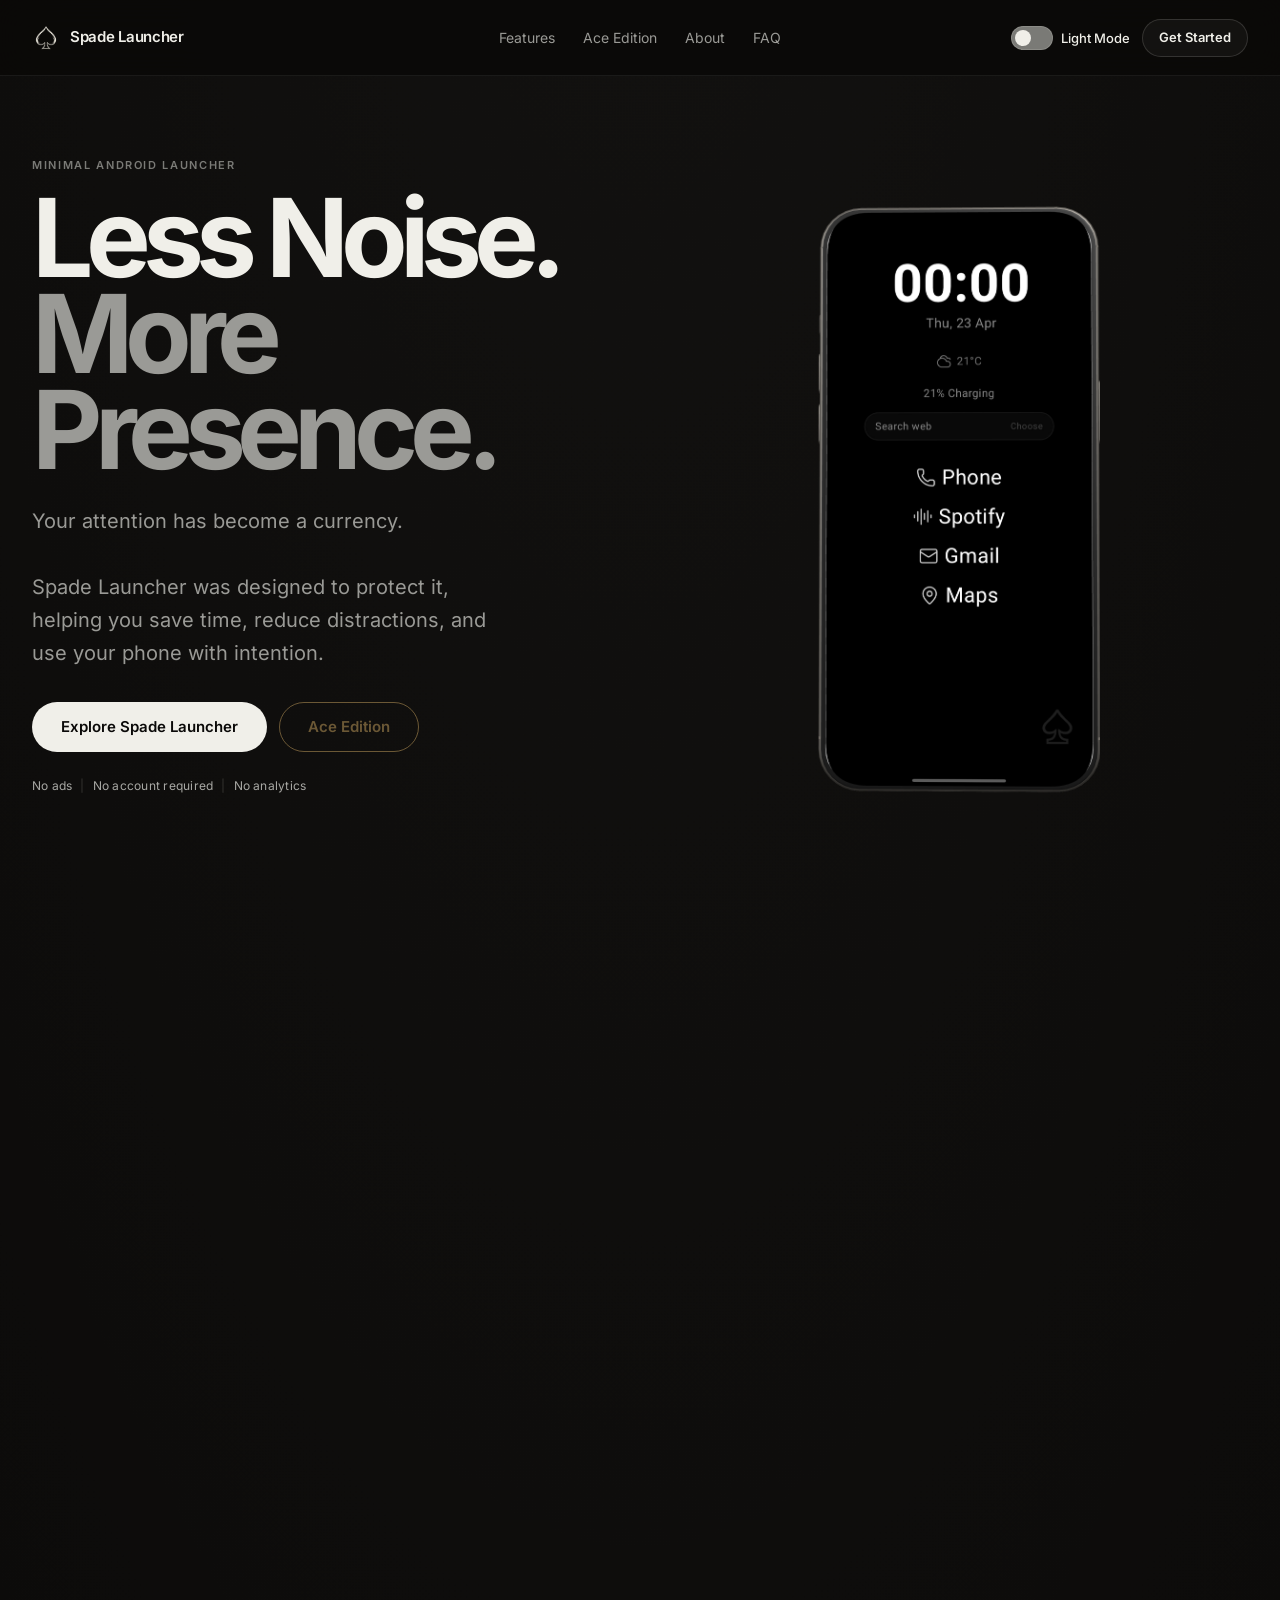
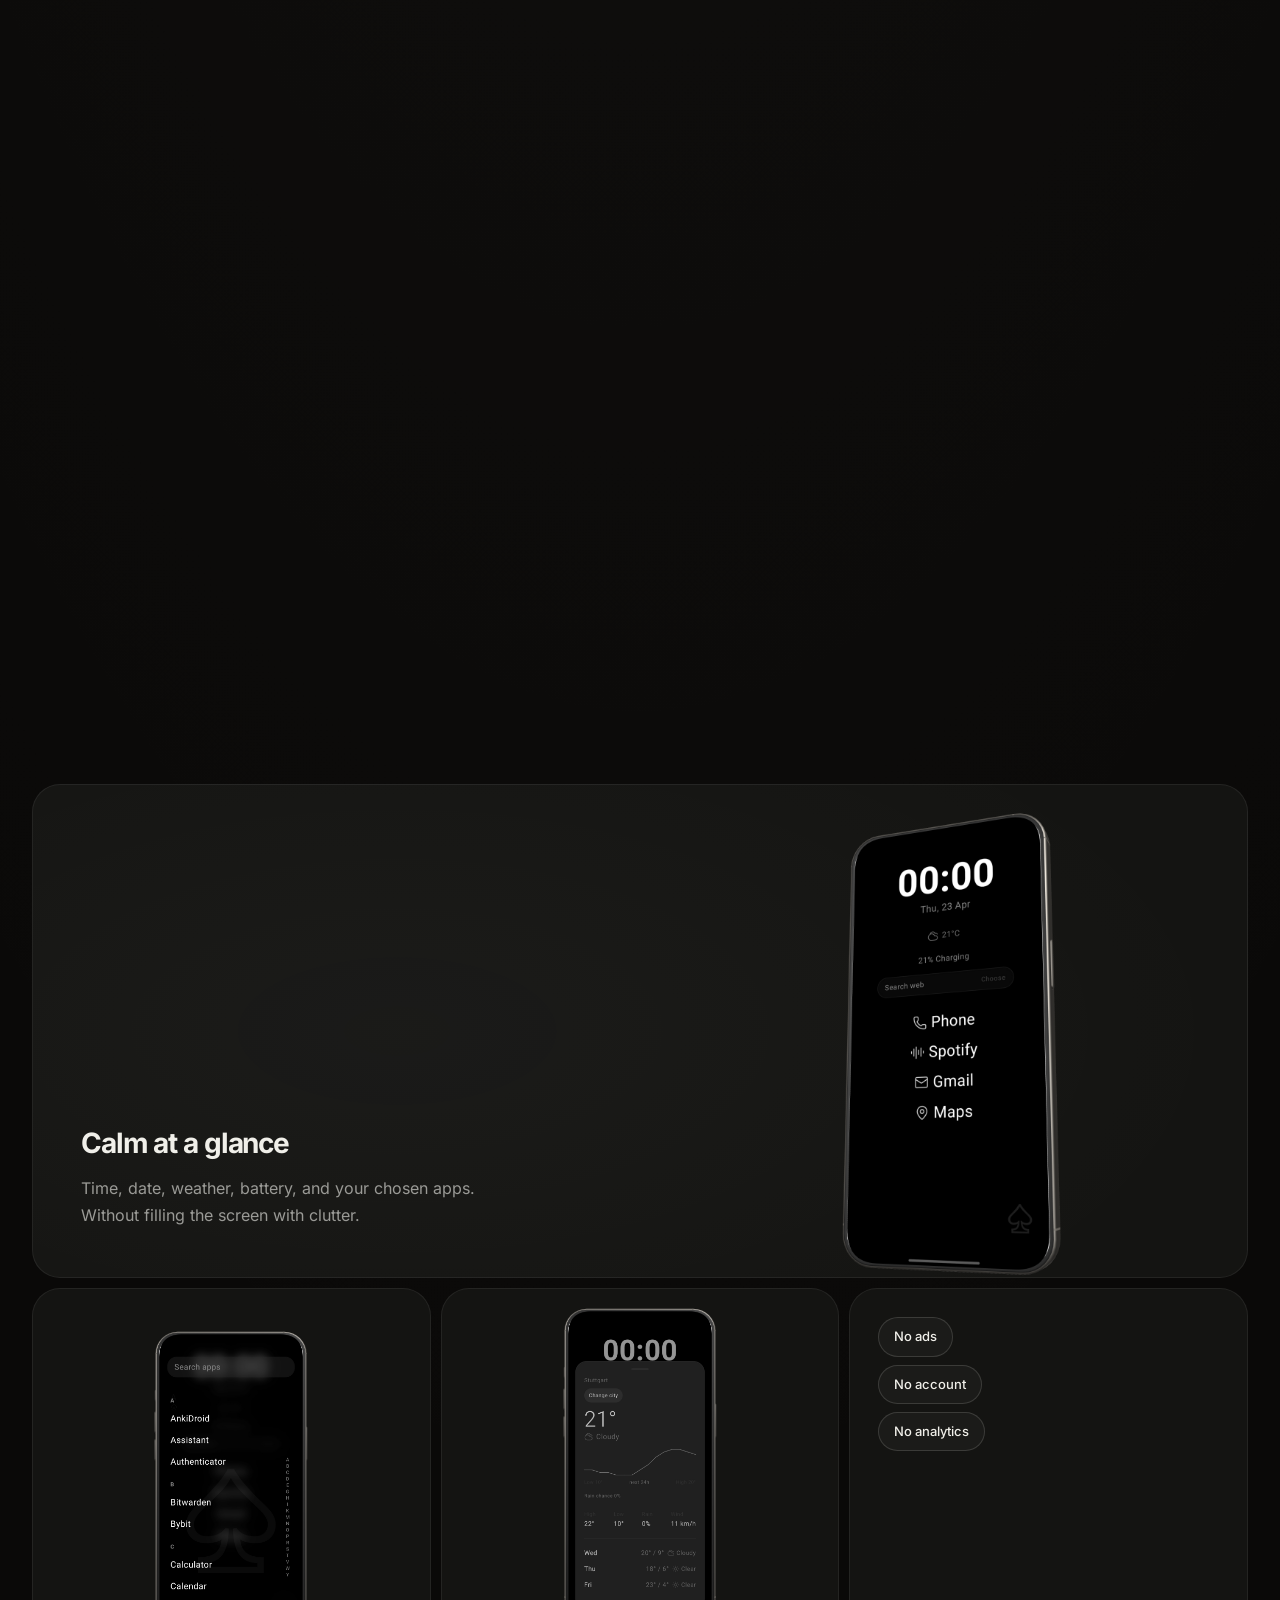
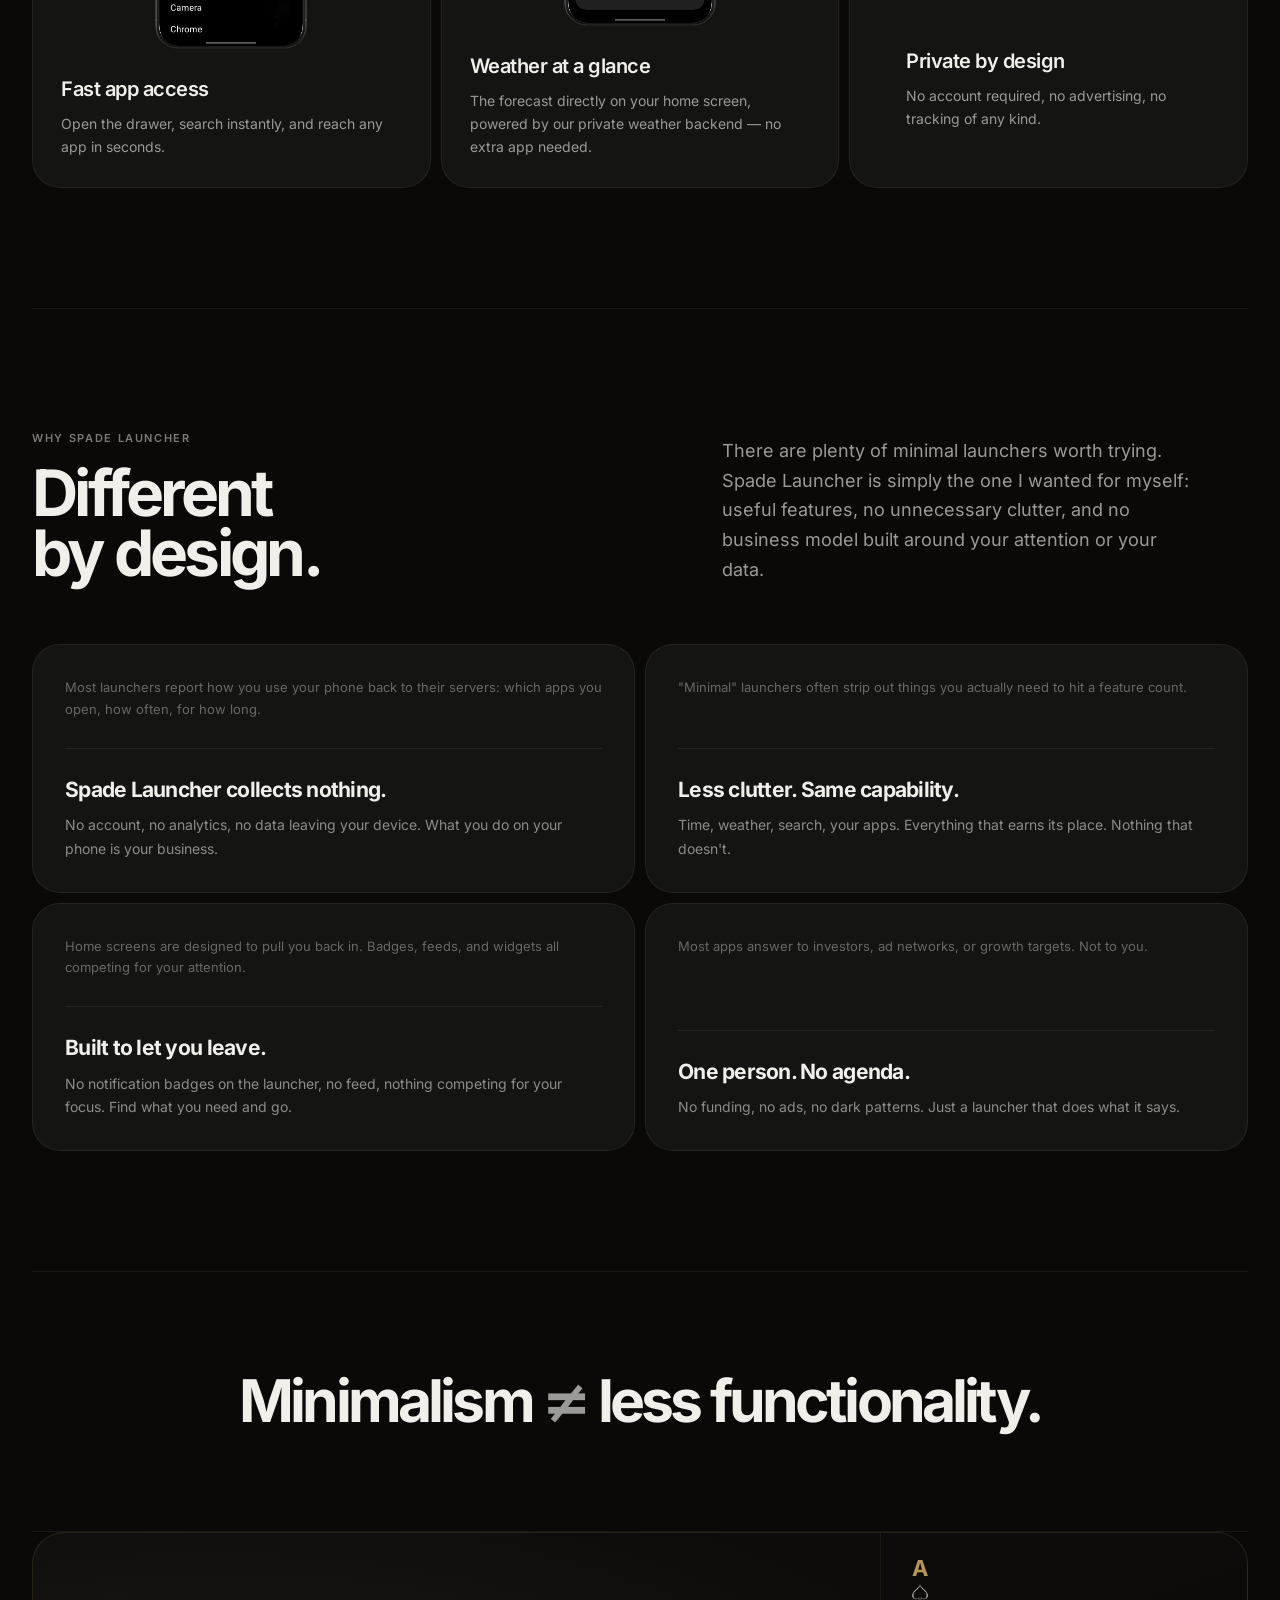
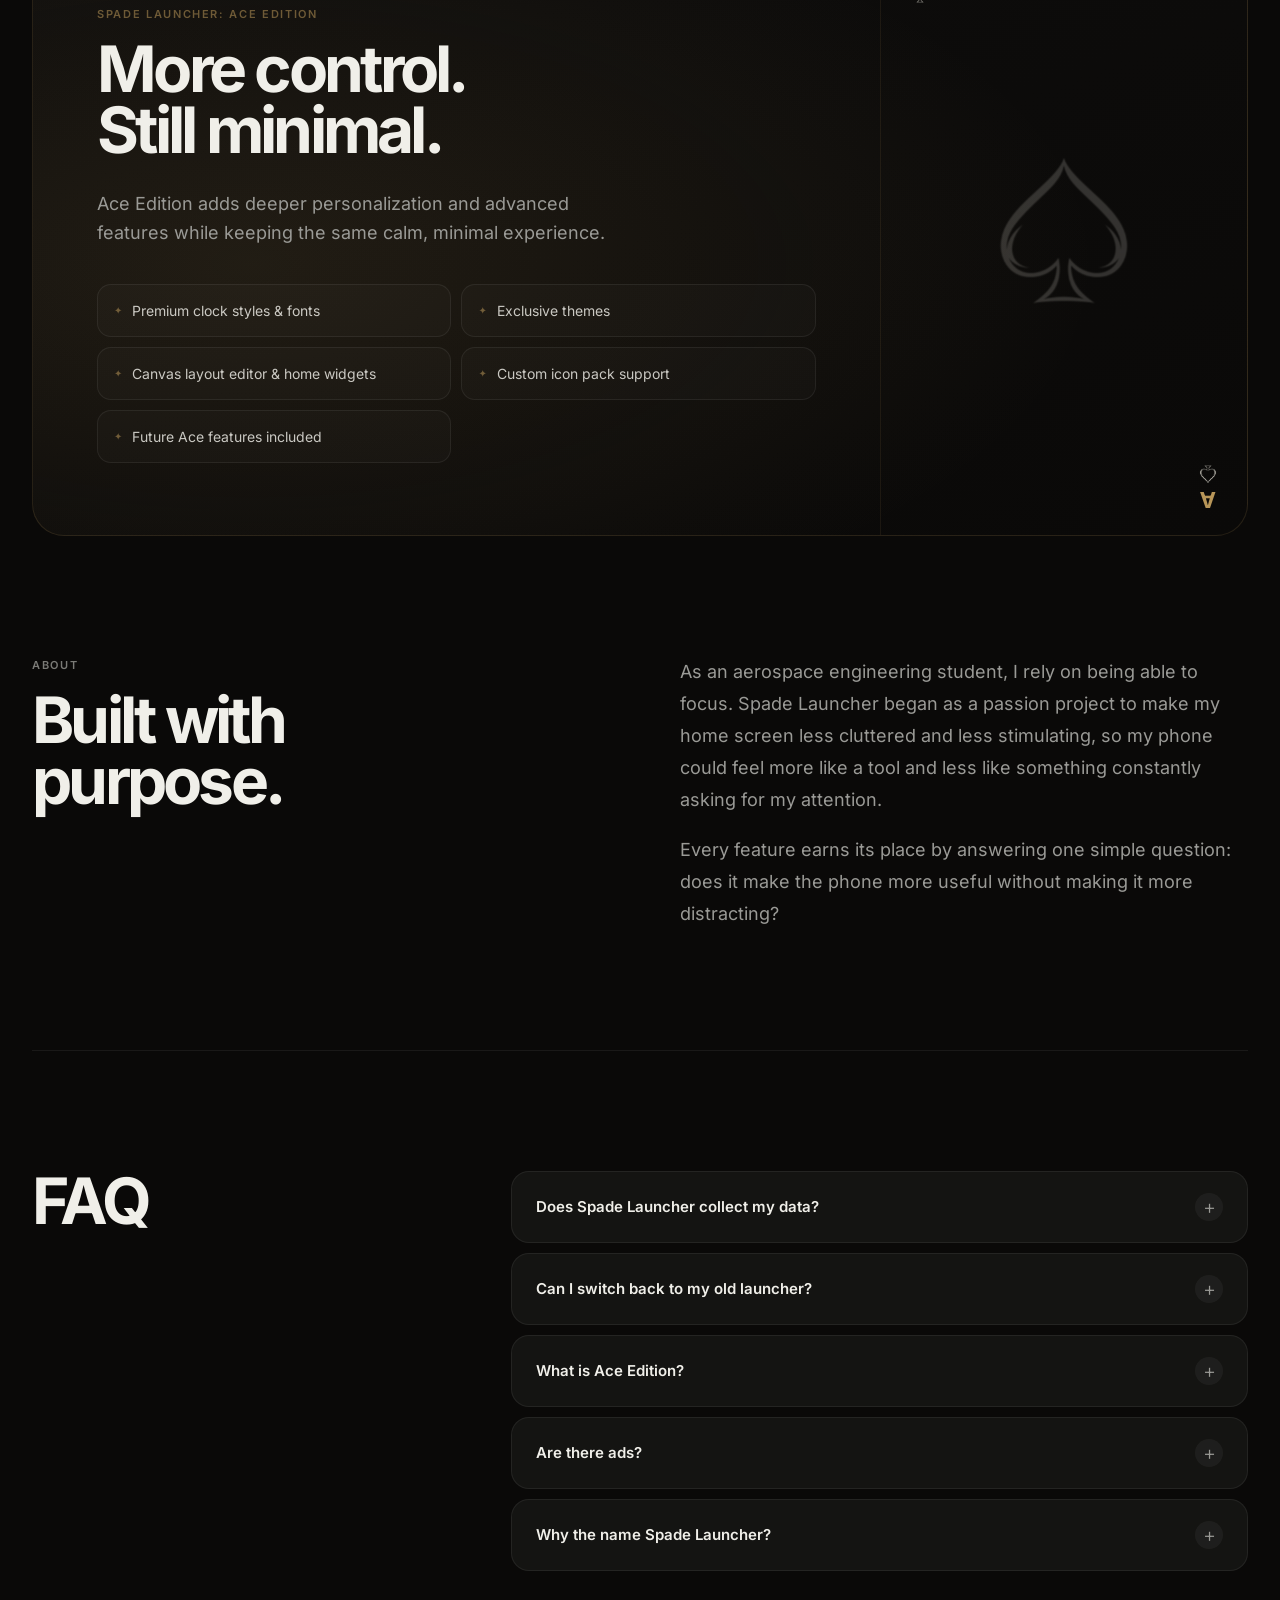
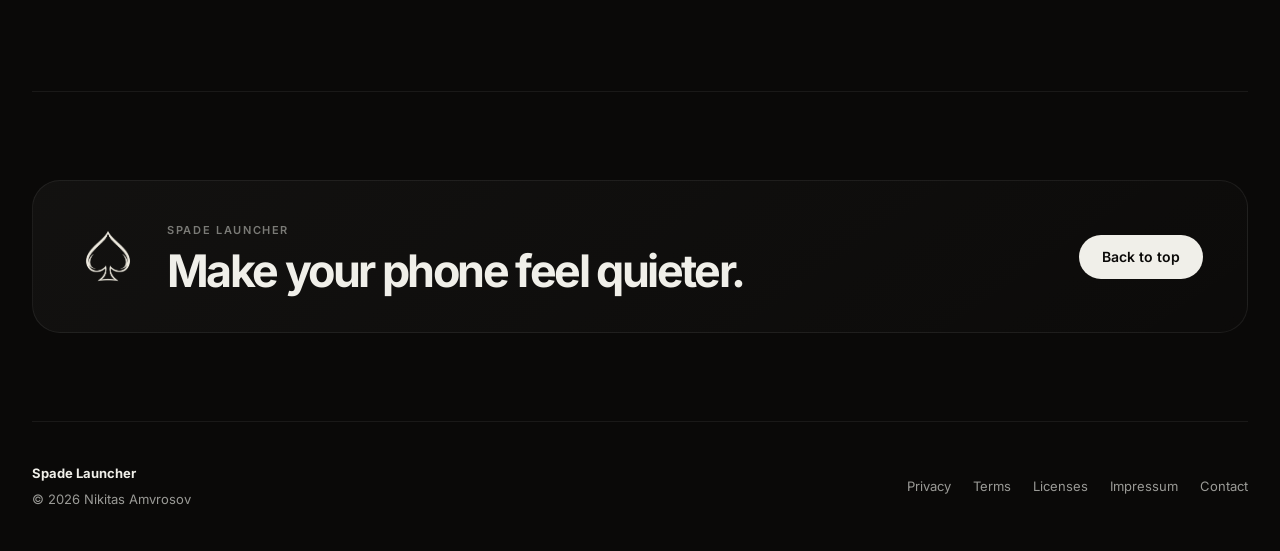
==== commit ef936fc1: "Fix carousel scroll blocking; move Private by design card to last - Remove touch-action: pan-x — ove" ====
--- a/index.html
+++ b/index.html
@@ -128,7 +128,27 @@
                     </div>
                 </article>
 
-                <article class="bento-card bento-private" data-reveal data-delay="80">
+                <article class="bento-card bento-feature" data-reveal data-delay="80">
+                    <div class="bento-visual">
+                        <img src="images/3InstantSearch.png" alt="Instant app search">
+                    </div>
+                    <div class="bento-foot">
+                        <h3>Fast app access</h3>
+                        <p>Open the drawer, search instantly, and reach any app in seconds.</p>
+                    </div>
+                </article>
+
+                <article class="bento-card bento-feature" data-reveal data-delay="160">
+                    <div class="bento-visual">
+                        <img src="images/4WeatherAtAGlance.png" alt="Weather widget">
+                    </div>
+                    <div class="bento-foot">
+                        <h3>Weather at a glance</h3>
+                        <p>The forecast directly on your home screen, powered by our private weather backend — no extra app needed.</p>
+                    </div>
+                </article>
+
+                <article class="bento-card bento-private" data-reveal data-delay="240">
                     <ul class="priv-list" aria-label="Privacy commitments">
                         <li>No ads</li>
                         <li>No account</li>
@@ -139,34 +159,14 @@
                         <p>No account required, no advertising, no tracking of any kind.</p>
                     </div>
                 </article>
-
-                <article class="bento-card bento-feature" data-reveal data-delay="160">
-                    <div class="bento-visual">
-                        <img src="images/3InstantSearch.png" alt="Instant app search">
-                    </div>
-                    <div class="bento-foot">
-                        <h3>Fast app access</h3>
-                        <p>Open the drawer, search instantly, and reach any app in seconds.</p>
-                    </div>
-                </article>
-
-                <article class="bento-card bento-feature" data-reveal data-delay="240">
-                    <div class="bento-visual">
-                        <img src="images/4WeatherAtAGlance.png" alt="Weather widget">
-                    </div>
-                    <div class="bento-foot">
-                        <h3>Weather at a glance</h3>
-                        <p>The forecast directly on your home screen, powered by our private weather backend — no extra app needed.</p>
-                    </div>
-                </article>
             </div>
 
             <!-- Dot indicators — visible on mobile only, driven by JS -->
             <div class="bento-dots" aria-label="Feature cards" role="tablist">
                 <button class="bento-dot is-active" aria-label="Calm at a glance"></button>
-                <button class="bento-dot" aria-label="Private by design"></button>
                 <button class="bento-dot" aria-label="Fast app access"></button>
                 <button class="bento-dot" aria-label="Weather at a glance"></button>
+                <button class="bento-dot" aria-label="Private by design"></button>
             </div>
         </section>
 
@@ -209,6 +209,12 @@
                     <h3>One person. No agenda.</h3>
                     <p>No funding, no ads, no dark patterns. Just a launcher that does what it says.</p>
                 </article>
+            </div>
+            <div class="diff-dots" aria-label="Comparison cards" role="tablist">
+                <button class="diff-dot is-active" aria-label="Collects nothing"></button>
+                <button class="diff-dot" aria-label="Less clutter"></button>
+                <button class="diff-dot" aria-label="Built to leave"></button>
+                <button class="diff-dot" aria-label="No agenda"></button>
             </div>
         </section>
 
@@ -523,6 +529,32 @@
         });
     })();
 
+    /* ── Diff carousel dots (mobile) ────────────────── */
+    (function () {
+        const grid = document.querySelector('.diff-grid');
+        const dots = document.querySelectorAll('.diff-dot');
+        if (!grid || !dots.length) return;
+
+        function updateDots() {
+            const cards = grid.querySelectorAll('.diff-card');
+            if (!cards.length) return;
+            const cardW = cards[0].offsetWidth + 12;
+            const activeIdx = Math.min(Math.round(grid.scrollLeft / cardW), dots.length - 1);
+            dots.forEach((d, i) => d.classList.toggle('is-active', i === activeIdx));
+        }
+
+        grid.addEventListener('scroll', updateDots, { passive: true });
+
+        dots.forEach((dot, i) => {
+            dot.addEventListener('click', () => {
+                const cards = grid.querySelectorAll('.diff-card');
+                if (!cards.length) return;
+                const cardW = cards[0].offsetWidth + 12;
+                grid.scrollTo({ left: i * cardW, behavior: 'smooth' });
+            });
+        });
+    })();
+
     /* ── Mobile nav hamburger ──────────────────────── */
     (function () {
         const btn  = document.getElementById('navHamburger');
--- a/style.css
+++ b/style.css
@@ -704,6 +704,33 @@
 html.light .bento-dot          { background: rgba(10,9,8,0.15); }
 html.light .bento-dot.is-active { background: var(--ink); }
 
+/* Diff section dots — hidden on desktop, shown on mobile */
+.diff-dots {
+    display: none;
+    justify-content: center;
+    align-items: center;
+    gap: 8px;
+    margin-top: 18px;
+}
+.diff-dot {
+    width: 6px;
+    height: 6px;
+    border-radius: 50%;
+    background: rgba(240,239,233,0.22);
+    border: none;
+    cursor: pointer;
+    padding: 0;
+    flex-shrink: 0;
+    transition: width 220ms ease, border-radius 220ms ease, background 220ms ease;
+}
+.diff-dot.is-active {
+    width: 20px;
+    border-radius: 3px;
+    background: var(--ivory);
+}
+html.light .diff-dot          { background: rgba(10,9,8,0.15); }
+html.light .diff-dot.is-active { background: var(--ink); }
+
 .bento-card {
     border: 1px solid var(--seam);
     border-radius: var(--r);
@@ -1360,7 +1387,33 @@
         justify-content: center;
     }
     .trust-row        { justify-content: center; }
-    .hero-phones-wrap { display: none; }
+
+    /* ── Hero: static phone fan ── */
+    .hero { overflow: visible; padding-bottom: 16px; }
+    .hero-phones-wrap { display: block; margin-top: 20px; }
+    .hero-phones {
+        position: relative;
+        height: 228px;
+    }
+    .hphone-center {
+        position: absolute;
+        bottom: 0;
+        left: 50%;
+        transform: translateX(-50%);
+        width: 110px;
+        z-index: 3;
+    }
+    .hphone-mid {
+        position: absolute;
+        bottom: 0;
+        width: 85px;
+        opacity: 0.65;
+        filter: brightness(0.72);
+        z-index: 2;
+    }
+    .hero-phones .hphone:nth-child(2) { left: calc(50% - 125px); }
+    .hero-phones .hphone:nth-child(4) { left: calc(50% + 40px); }
+    .hphone-edge { display: none; }
 
     .section { padding: 72px 0; }
 
@@ -1368,6 +1421,7 @@
     .bento {
         display: flex;
         overflow-x: auto;
+        overflow-y: hidden;
         scroll-snap-type: x mandatory;
         -webkit-overflow-scrolling: touch;
         scrollbar-width: none;
@@ -1379,6 +1433,24 @@
         scroll-snap-align: start;
     }
     .bento-dots { display: flex; }
+
+    /* ── Diff section: horizontal swipe carousel ── */
+    .diff-grid {
+        display: flex;
+        overflow-x: auto;
+        overflow-y: hidden;
+        scroll-snap-type: x mandatory;
+        -webkit-overflow-scrolling: touch;
+        scrollbar-width: none;
+        gap: 12px;
+        margin-top: 40px;
+    }
+    .diff-grid::-webkit-scrollbar { display: none; }
+    .diff-card {
+        flex: 0 0 88%;
+        scroll-snap-align: start;
+    }
+    .diff-dots { display: flex; }
 
     .bento-showcase {
         grid-template-columns: 1fr;
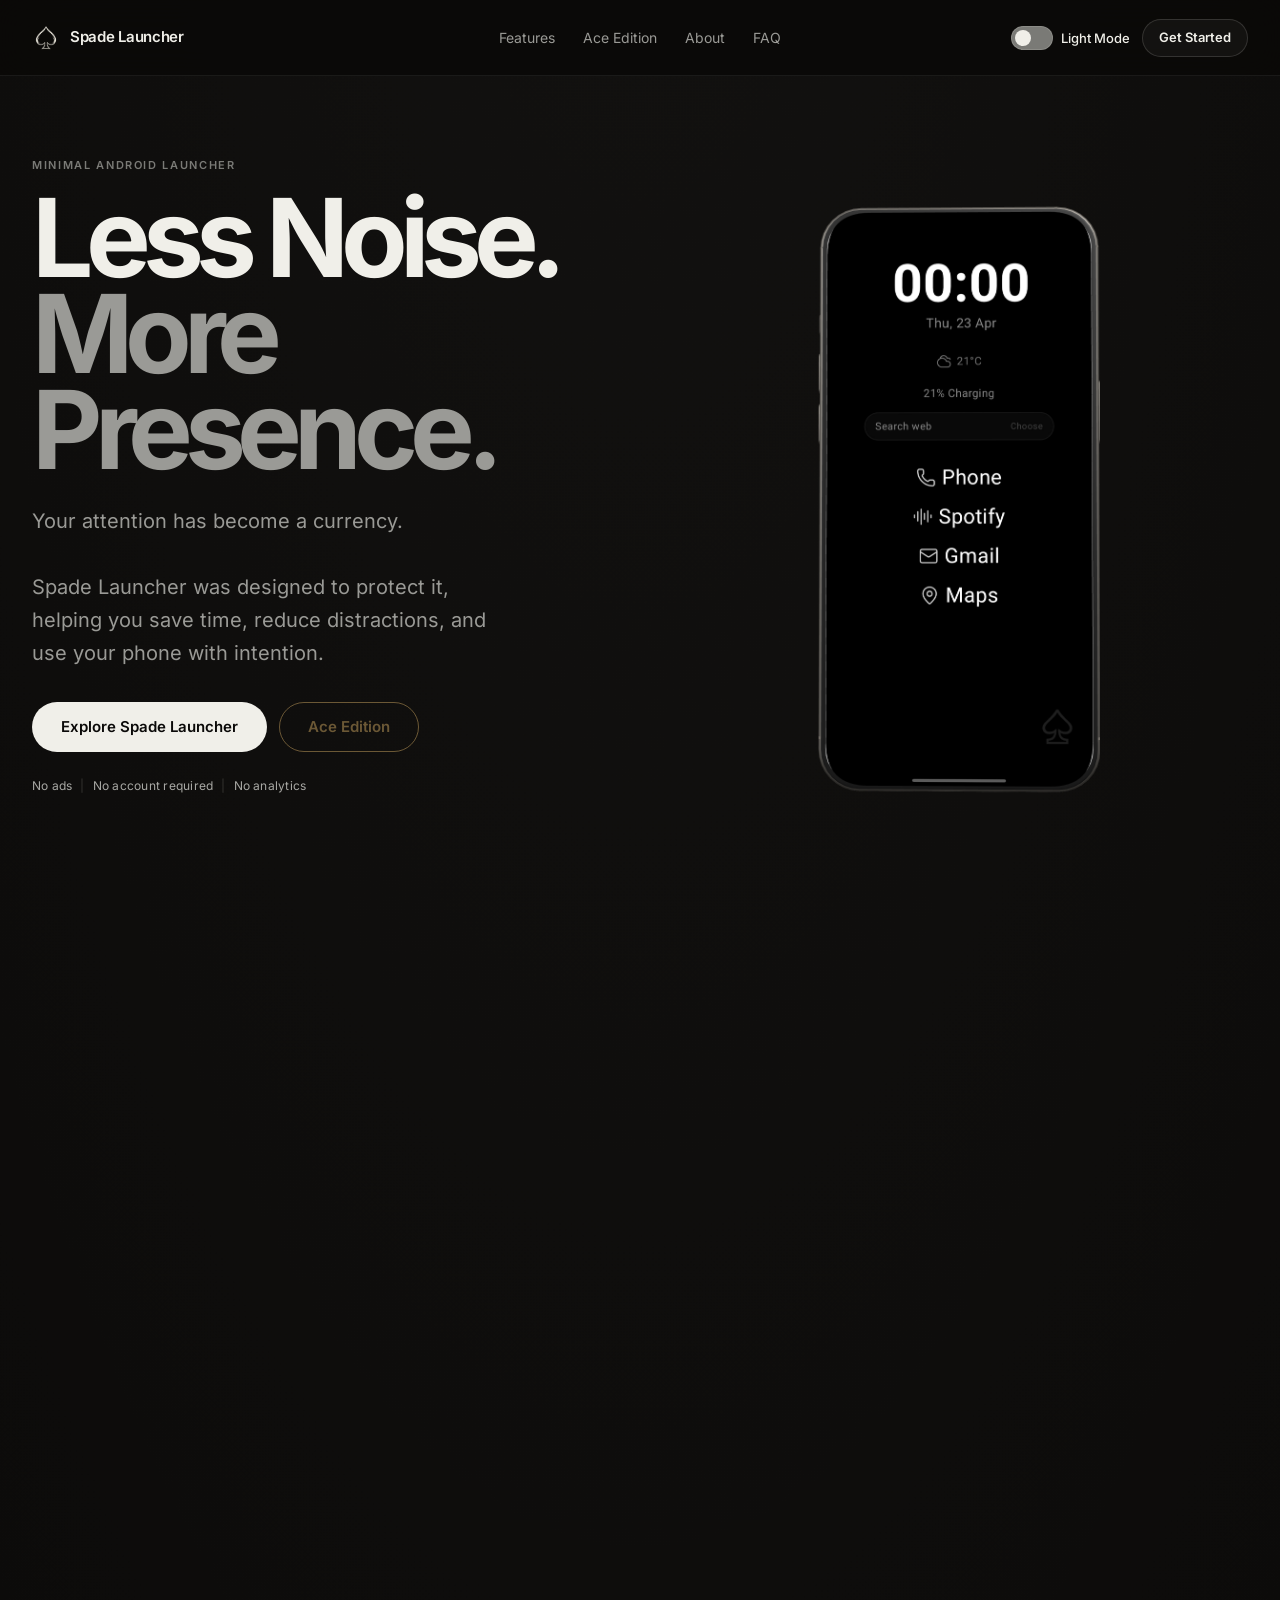
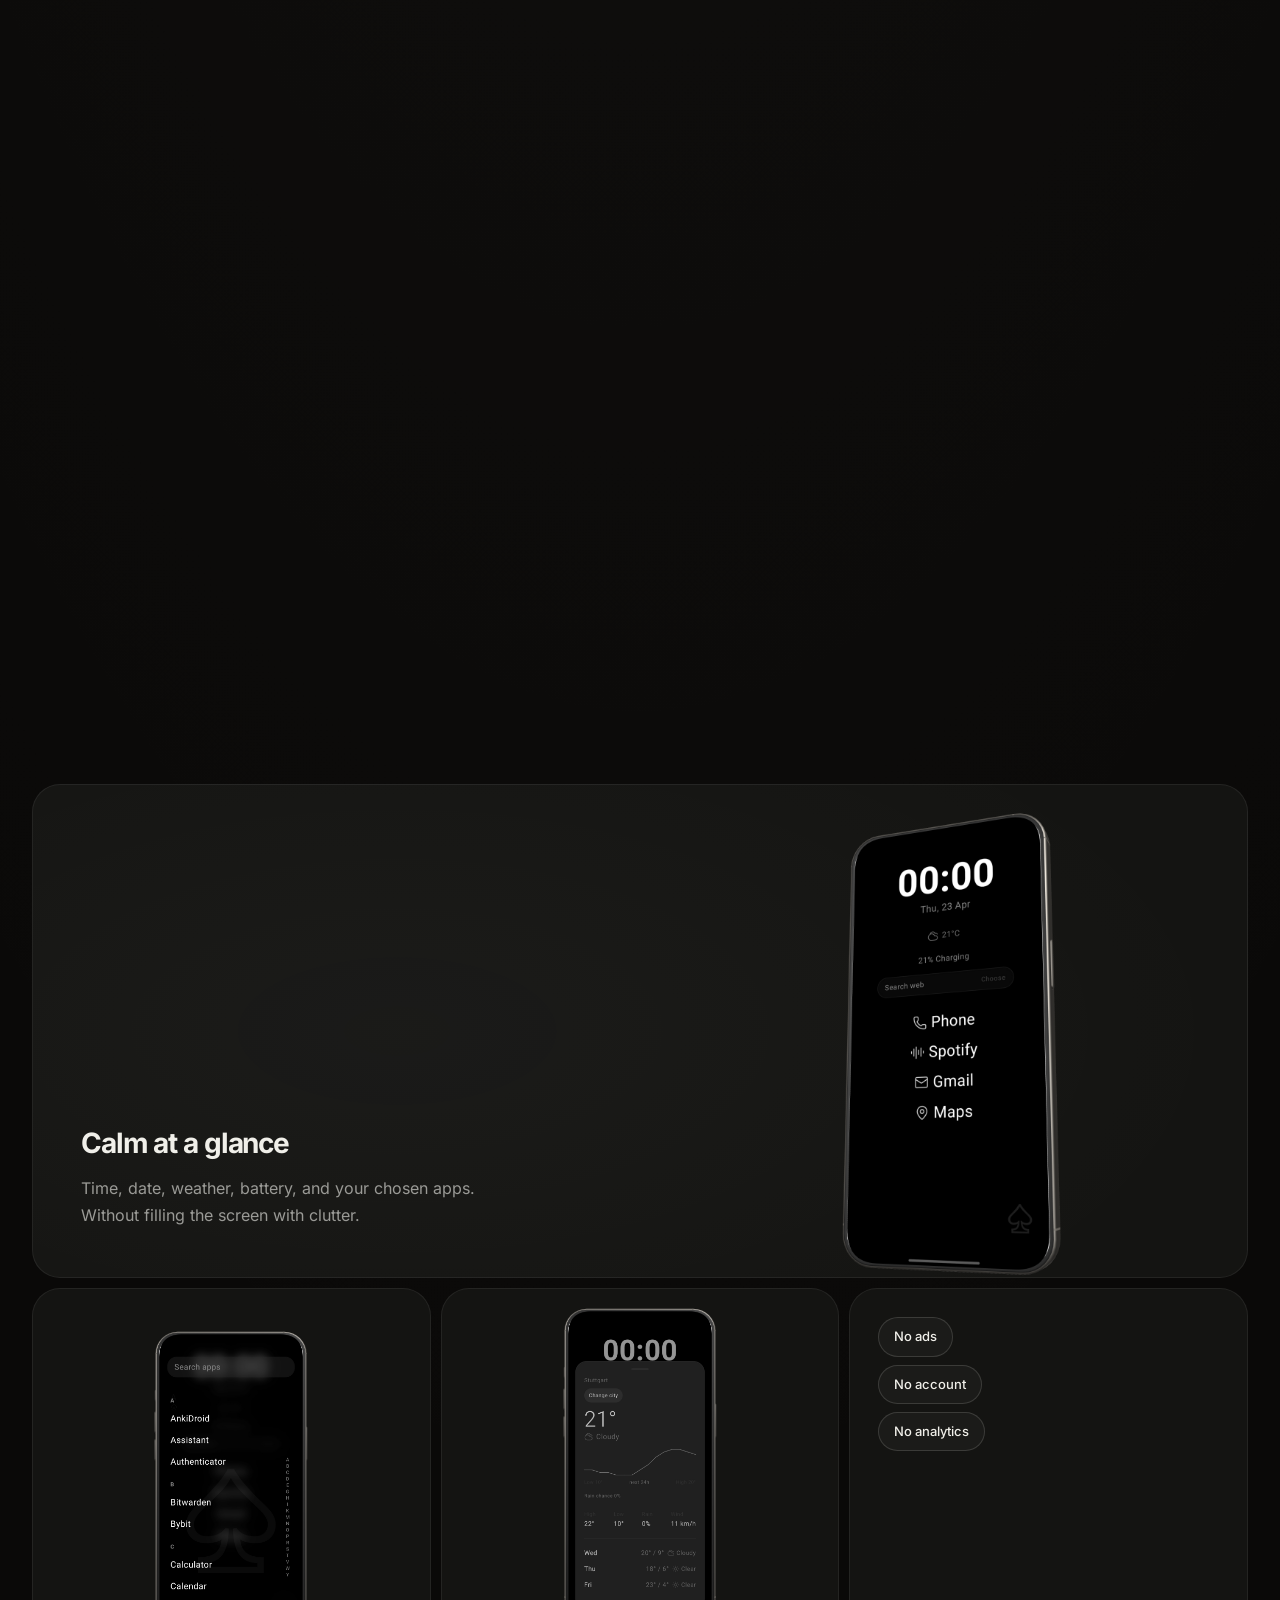
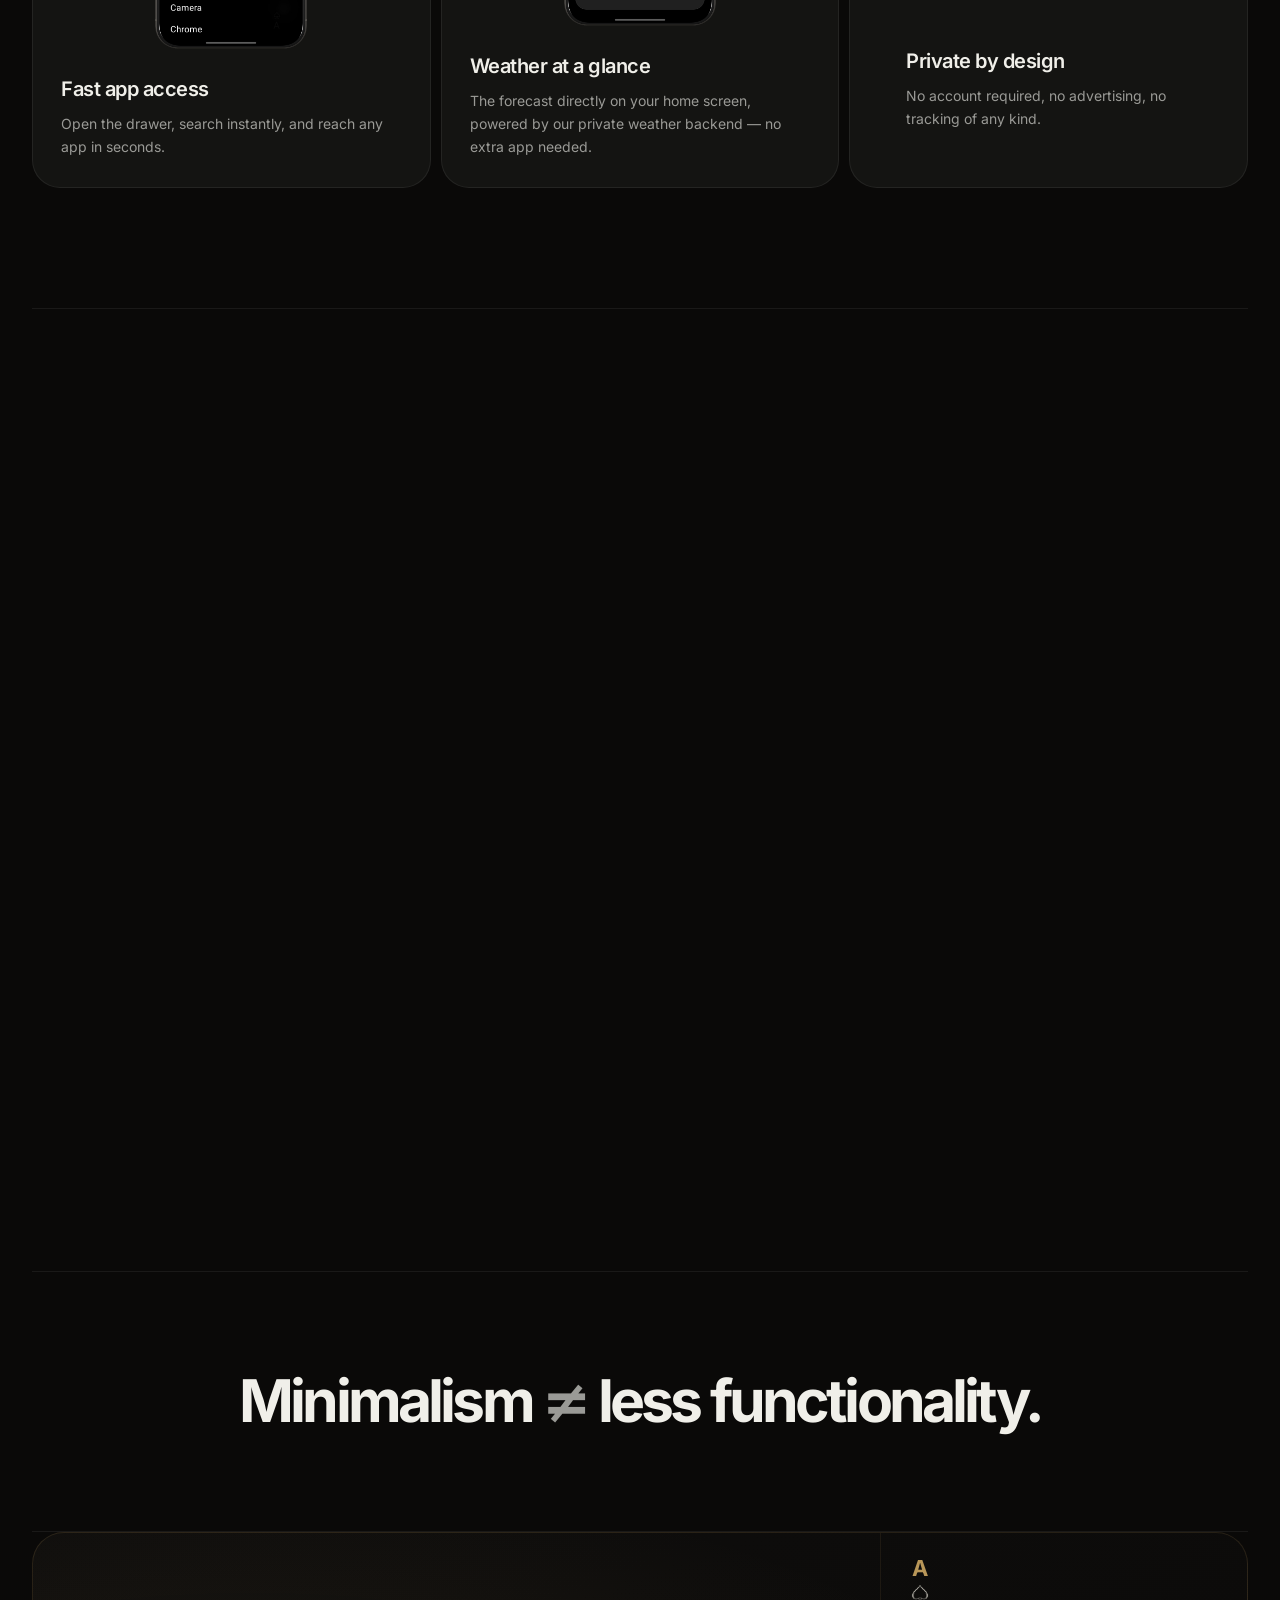
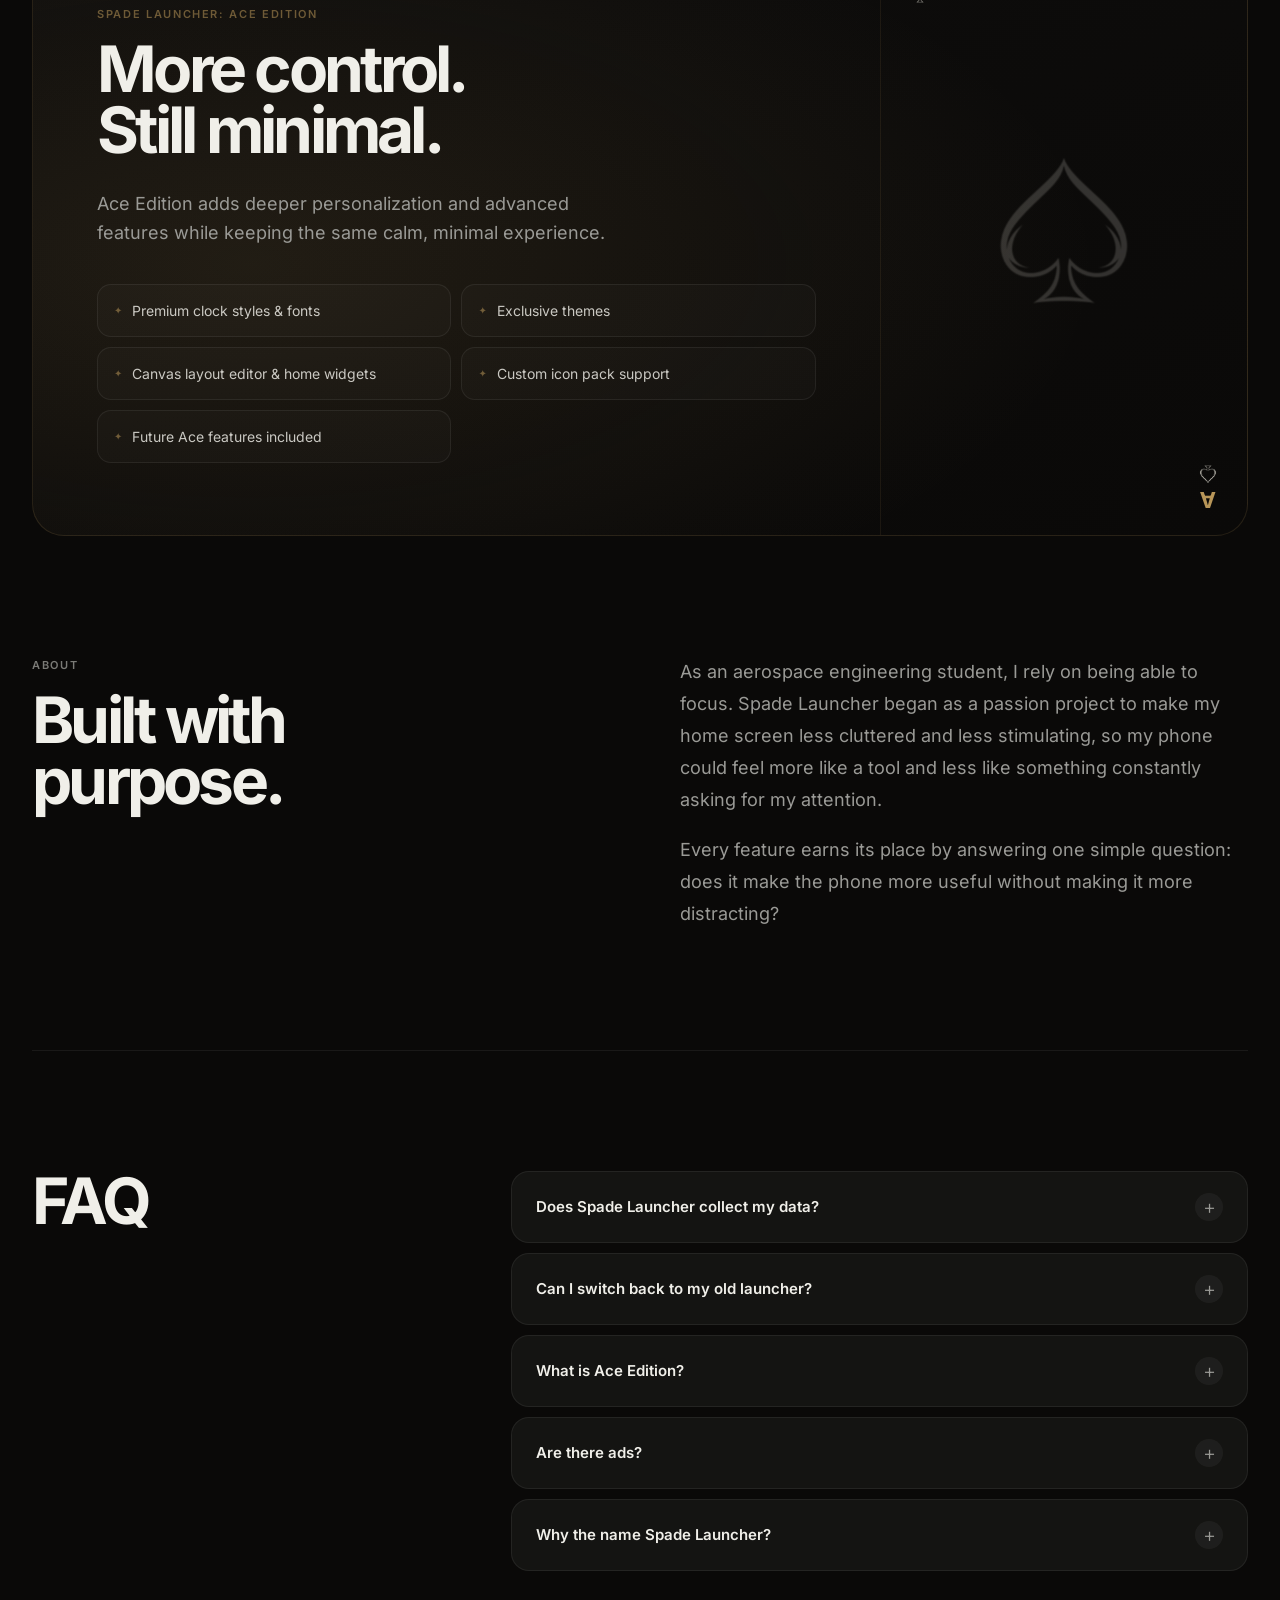
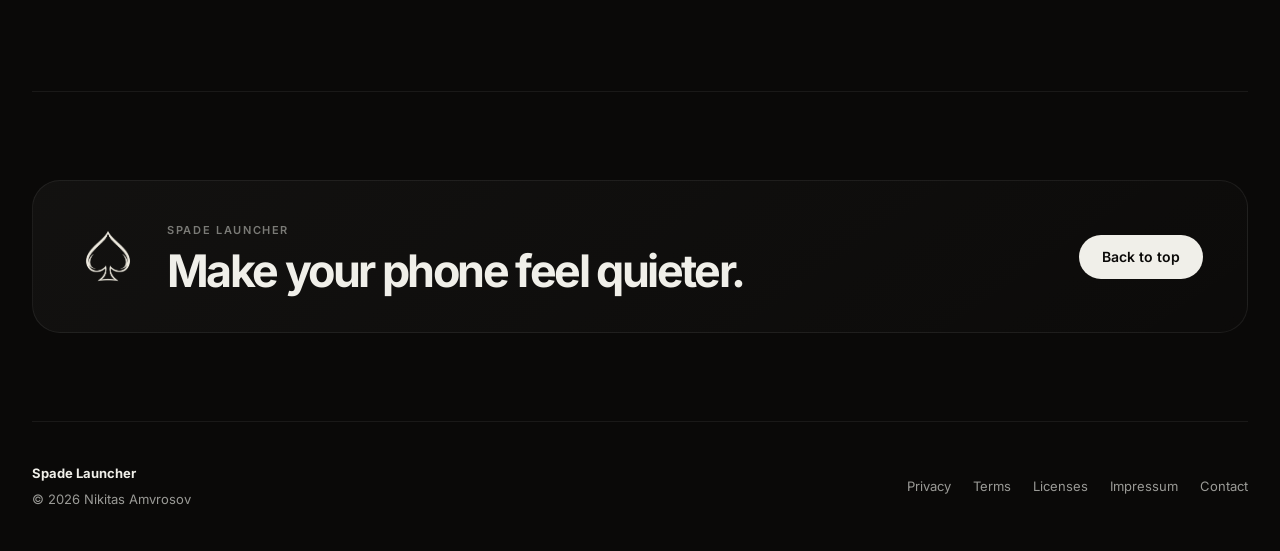
==== commit fbfd64a0: "Ace Edition: update feature preview screenshots - Premium clock styles & fonts → screenshot-2.png (T" ====
--- a/index.html
+++ b/index.html
@@ -233,15 +233,15 @@
                     while keeping the same calm, minimal experience.
                 </p>
                 <ul class="ace-list">
-                    <li data-ace-img="images/1FirstScreen.png">
+                    <li data-ace-img="images/screenshot-2.png">
                         <span class="ace-dot" aria-hidden="true">✦</span>
                         Premium clock styles &amp; fonts
                     </li>
-                    <li data-ace-img="images/5OLEDFriendly.png">
+                    <li data-ace-img="images/screenshot-3.png">
                         <span class="ace-dot" aria-hidden="true">✦</span>
                         Exclusive themes
                     </li>
-                    <li data-ace-img="images/4WeatherAtAGlance.png">
+                    <li data-ace-img="images/screenshot-5.png">
                         <span class="ace-dot" aria-hidden="true">✦</span>
                         Canvas layout editor &amp; home widgets
                     </li>
--- a/style.css
+++ b/style.css
@@ -661,6 +661,13 @@
     margin-bottom: 52px;
 }
 
+/* Flip: description left, heading right */
+.diff-section .section-head {
+    grid-template-columns: 0.9fr 1.1fr;
+}
+.diff-section .section-head > div { order: 2; }
+.diff-section .section-head > p   { order: 1; }
+
 .section-desc {
     max-width: 480px;
     color: var(--slate-s);
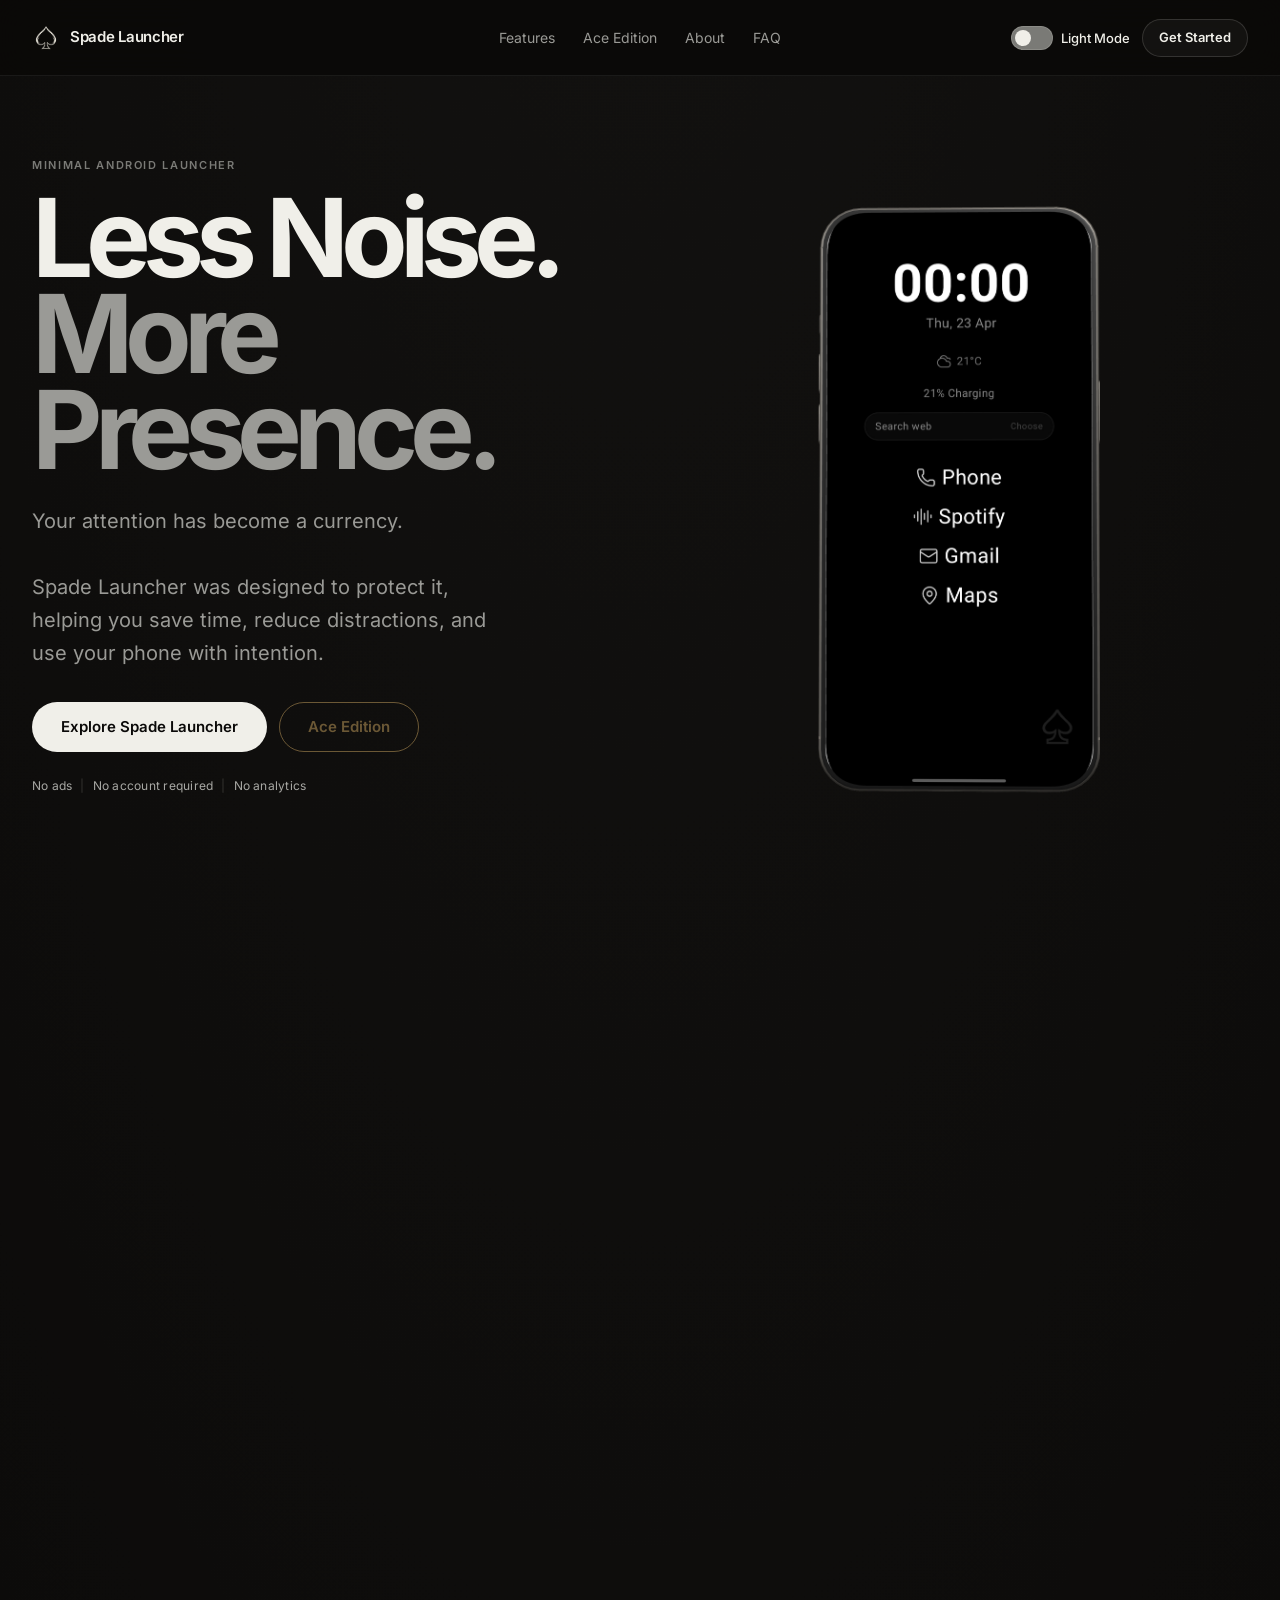
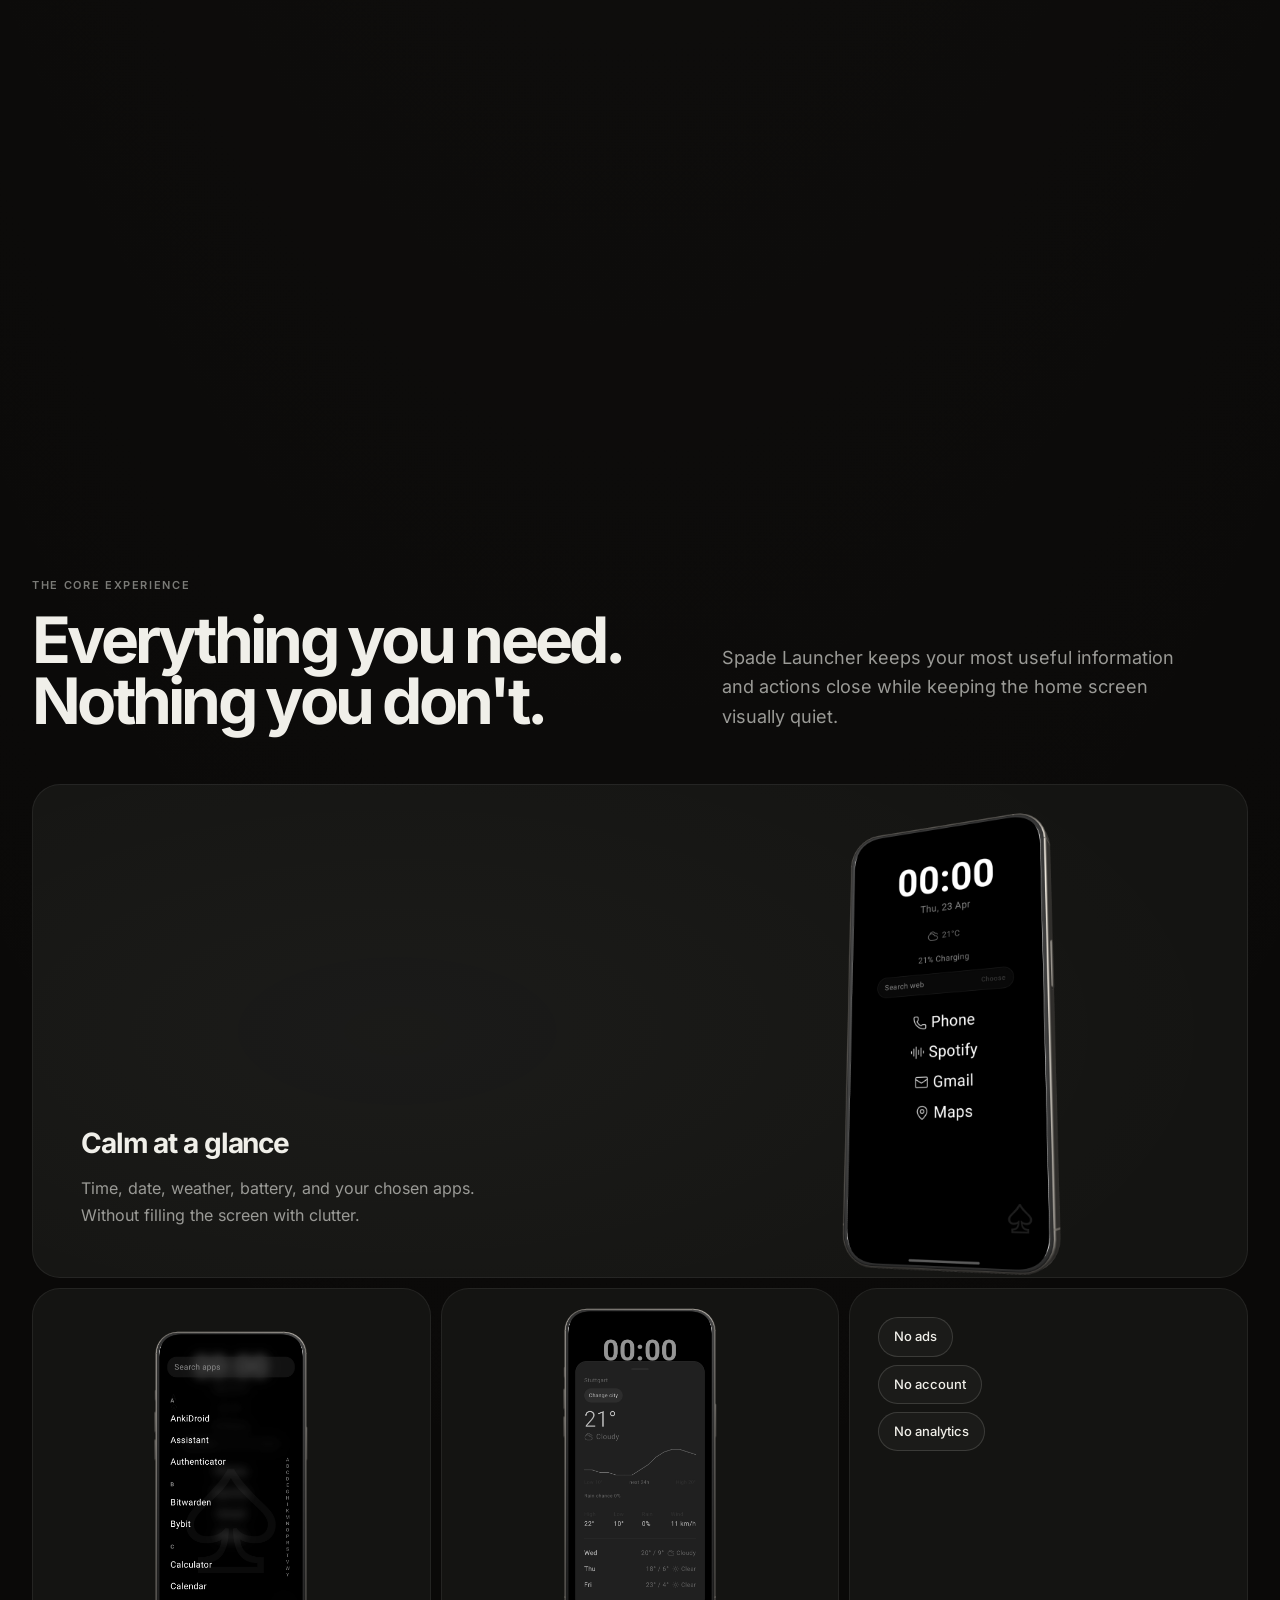
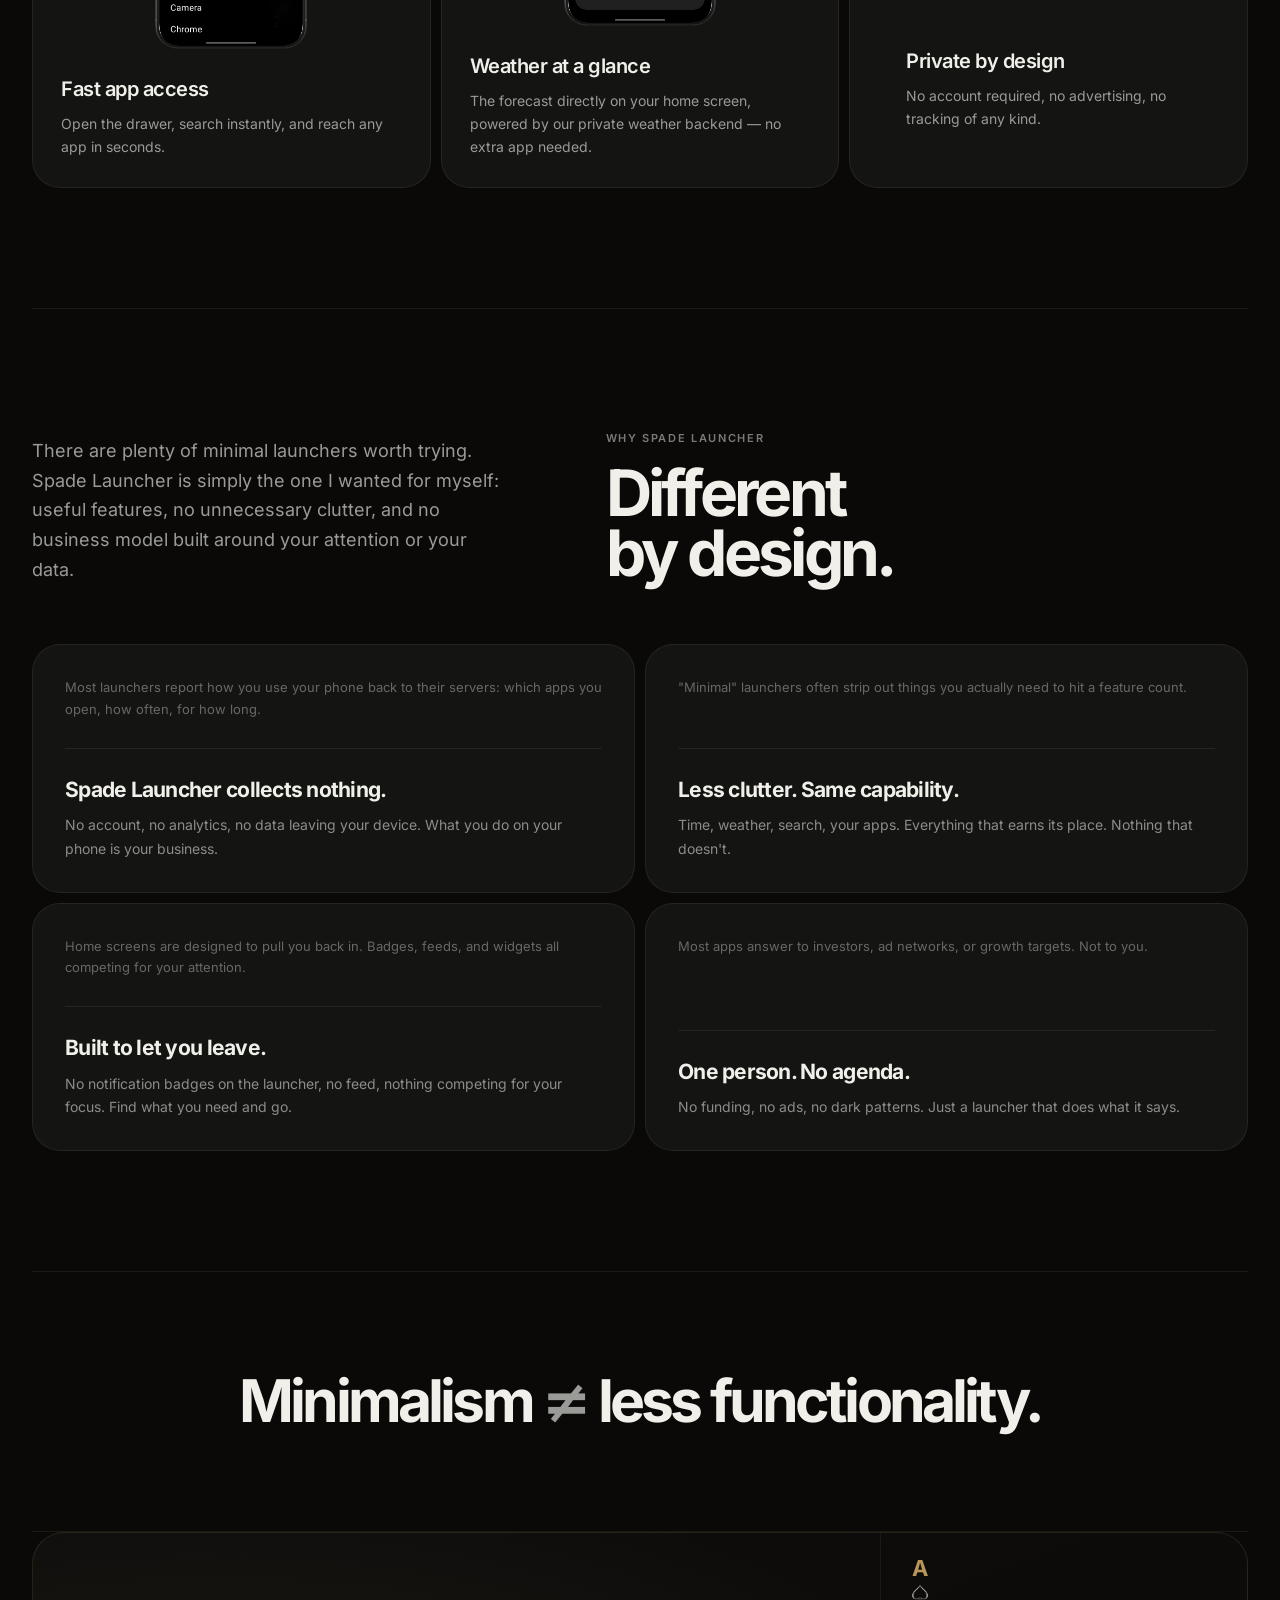
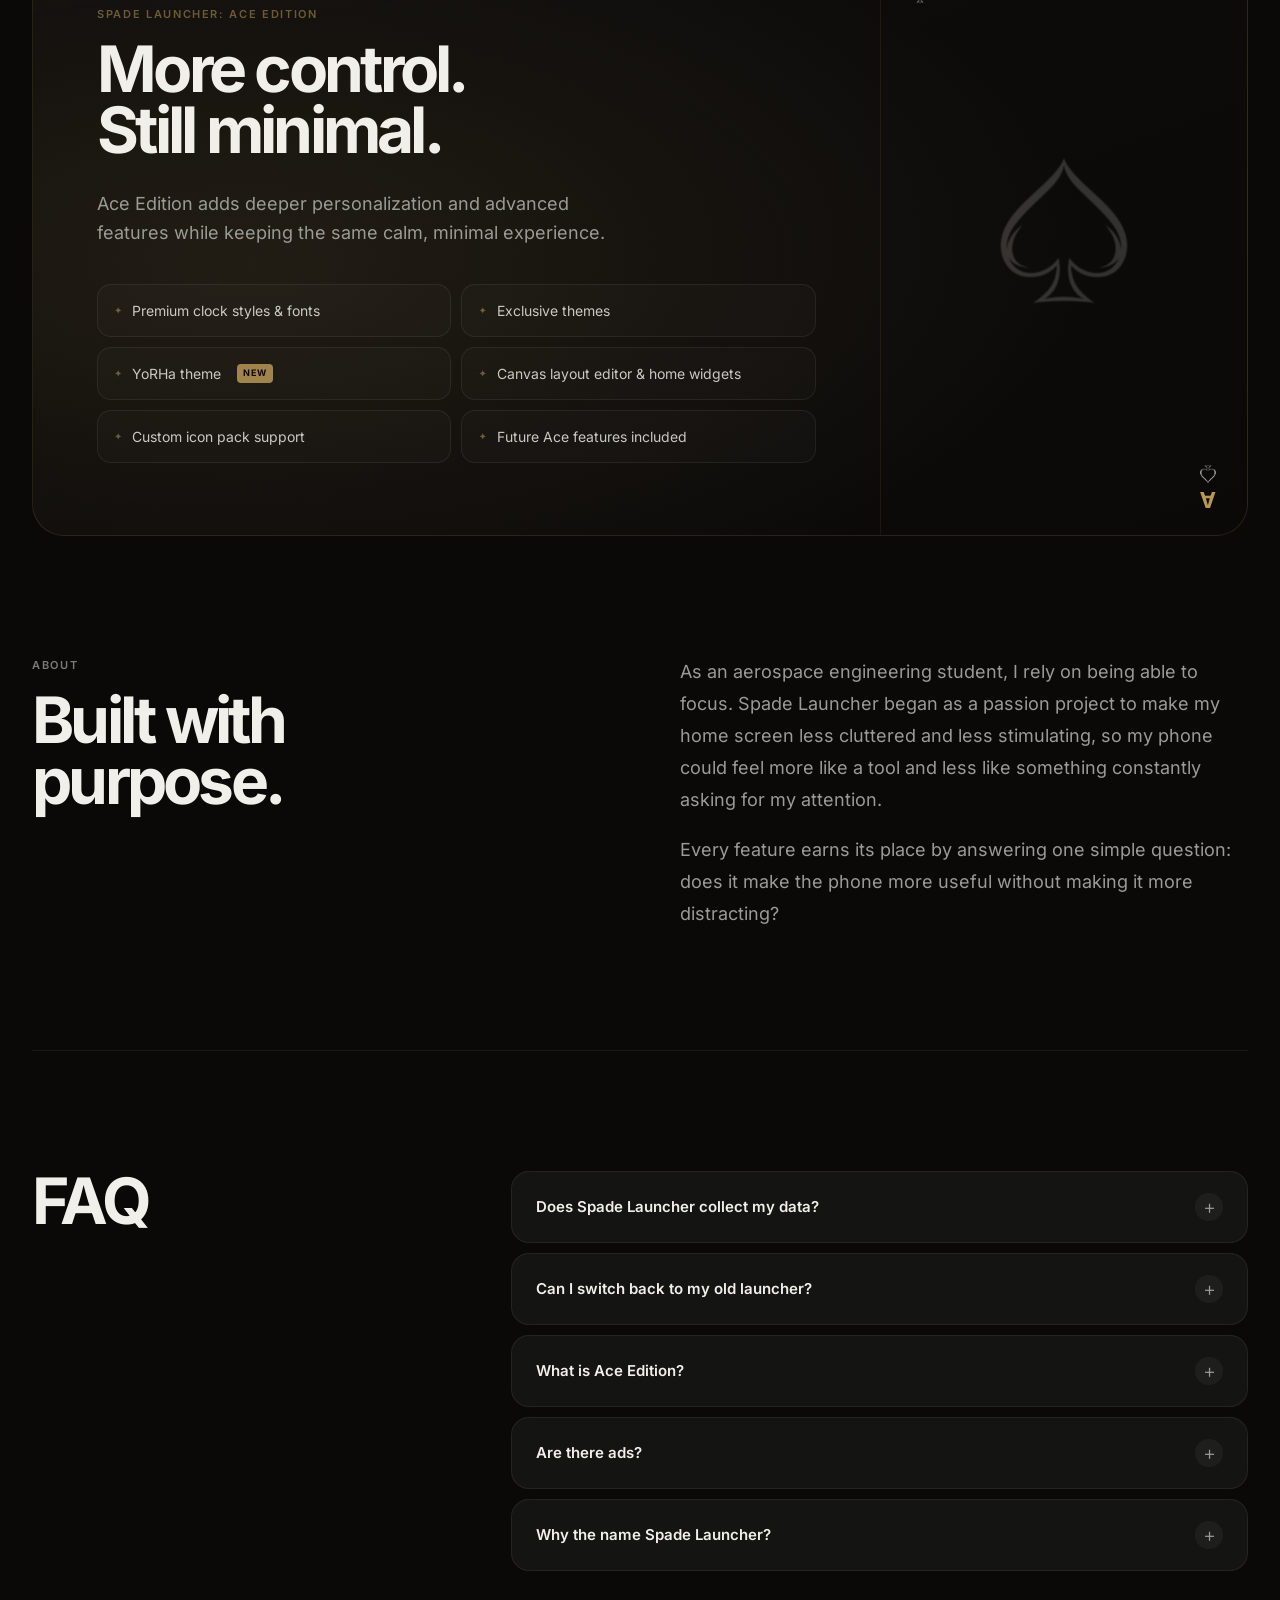
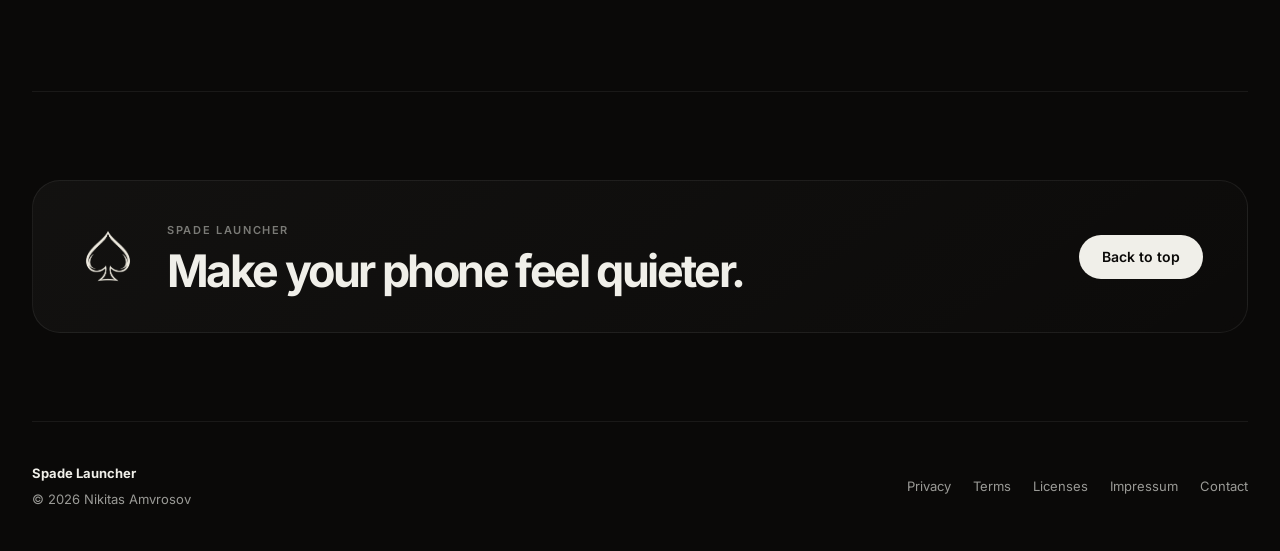
==== commit e437536a: "Add YoRHa theme to Ace Edition with SVG mockup - New ace-list item: YoRHa theme (NEW badge) with hov" ====
--- a/index.html
+++ b/index.html
@@ -241,6 +241,10 @@
                         <span class="ace-dot" aria-hidden="true">✦</span>
                         Exclusive themes
                     </li>
+                    <li data-ace-img="images/YorhaTheme.svg">
+                        <span class="ace-dot" aria-hidden="true">✦</span>
+                        YoRHa theme <span class="ace-tag">NEW</span>
+                    </li>
                     <li data-ace-img="images/screenshot-5.png">
                         <span class="ace-dot" aria-hidden="true">✦</span>
                         Canvas layout editor &amp; home widgets
--- a/style.css
+++ b/style.css
@@ -893,6 +893,20 @@
 
 .ace-eyebrow { color: var(--gold-lo); }
 
+.ace-tag {
+    display: inline-block;
+    font-size: 9px;
+    font-weight: 700;
+    letter-spacing: 0.08em;
+    padding: 2px 6px;
+    border-radius: 4px;
+    background: var(--gold);
+    color: var(--ink);
+    vertical-align: middle;
+    margin-left: 6px;
+    opacity: 0.85;
+}
+
 .ace-desc {
     max-width: 520px;
     color: var(--slate-s);
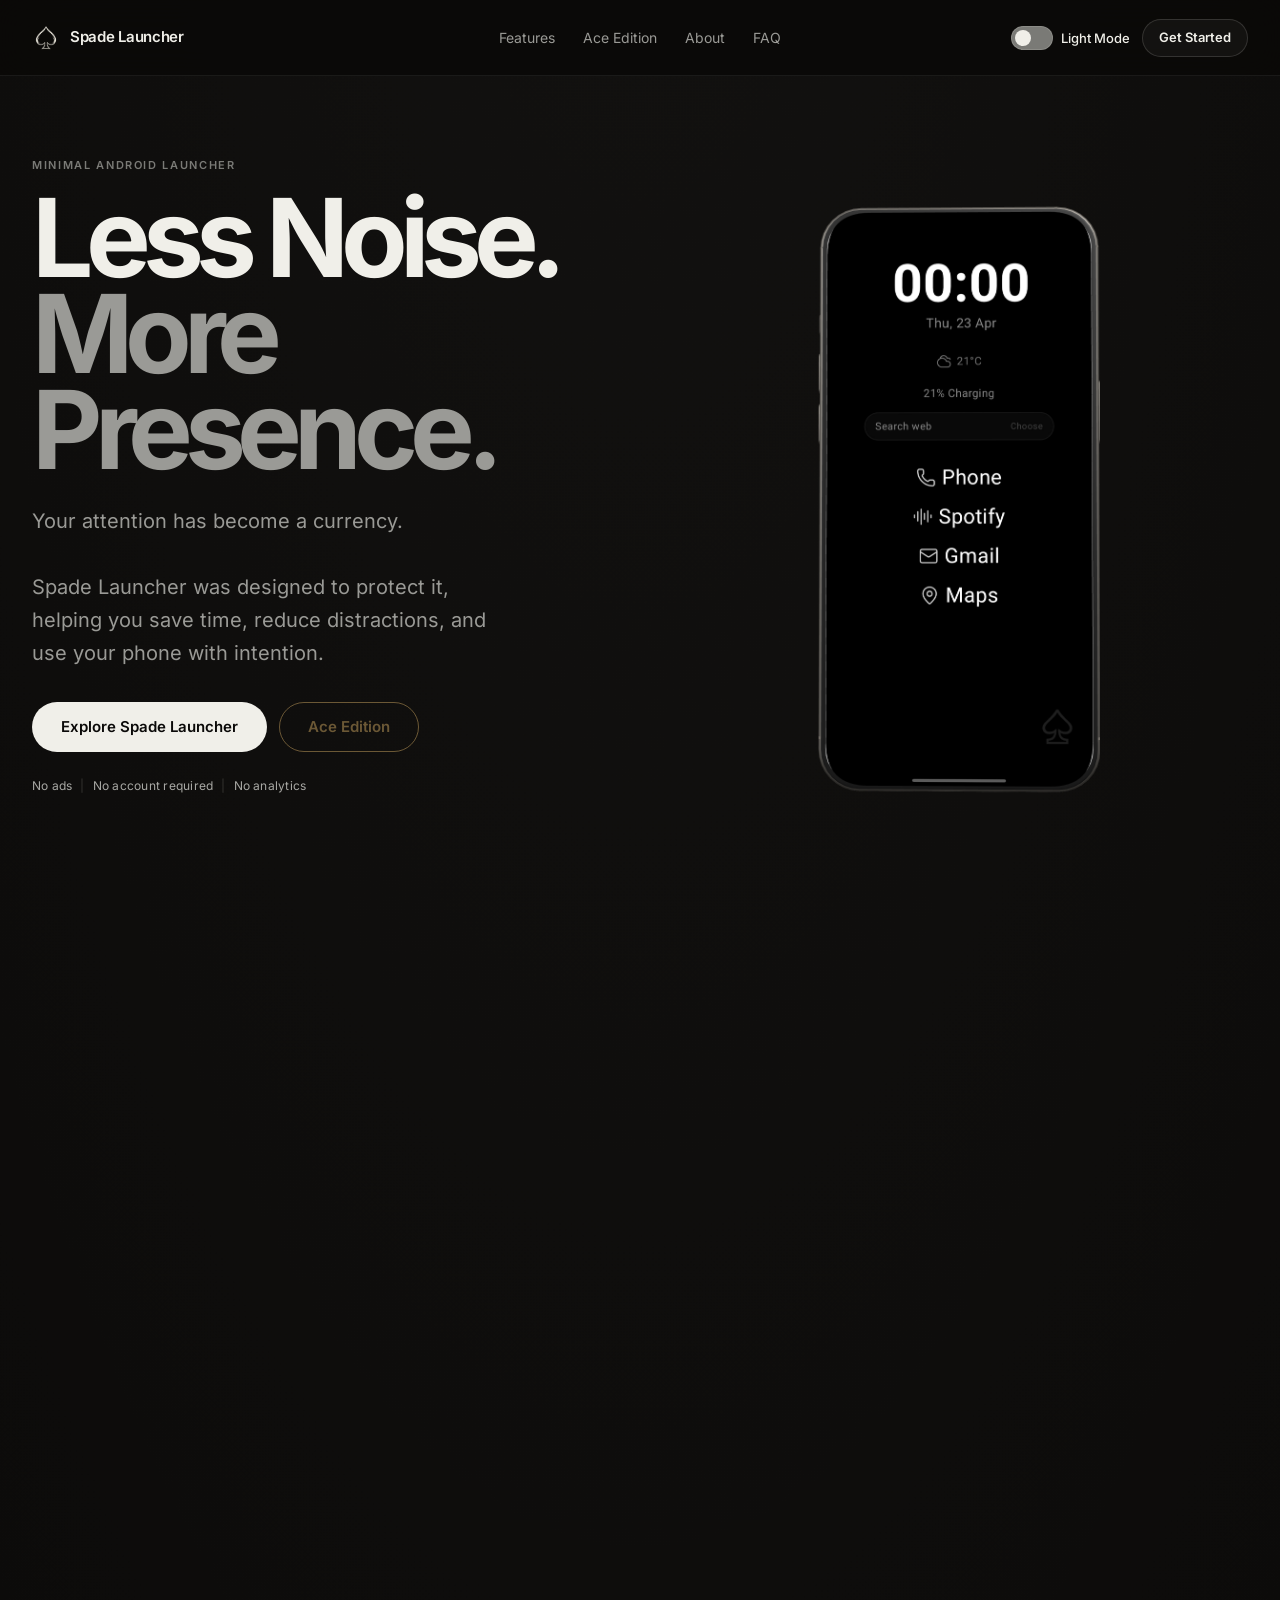
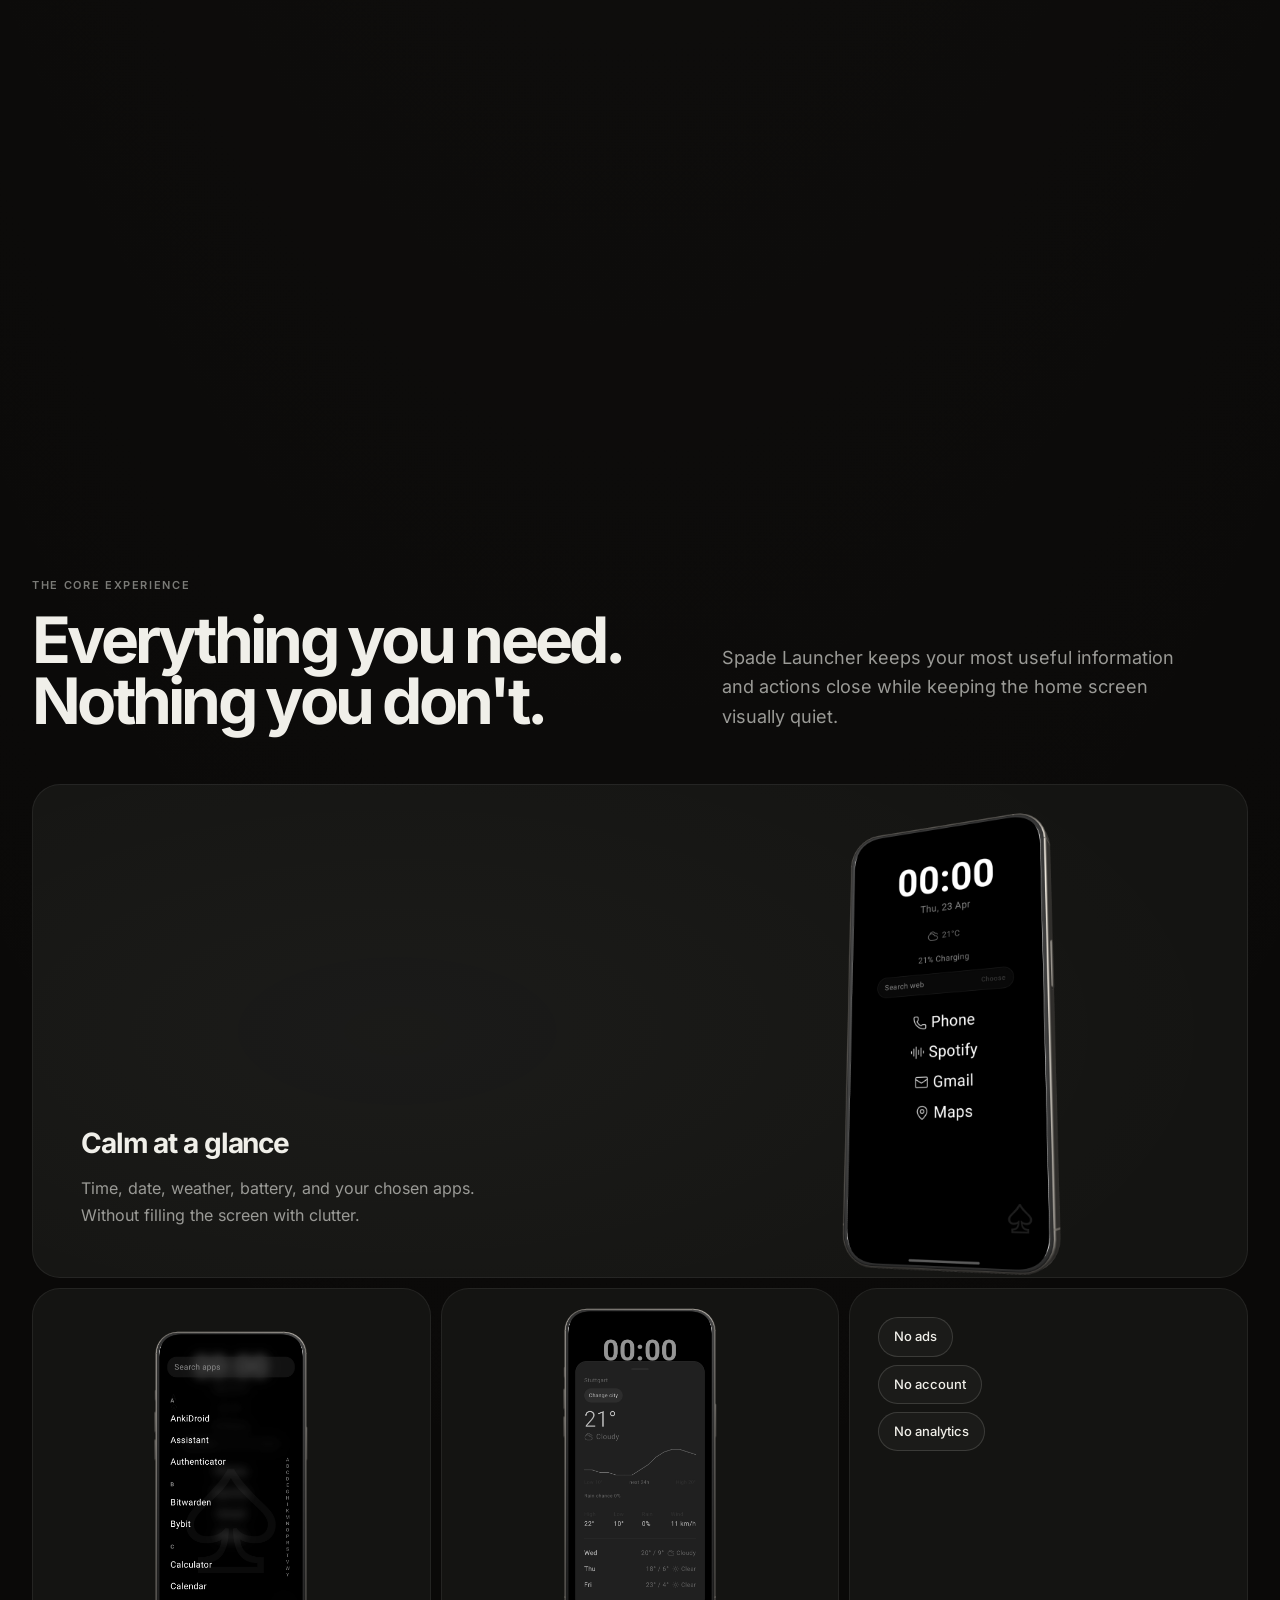
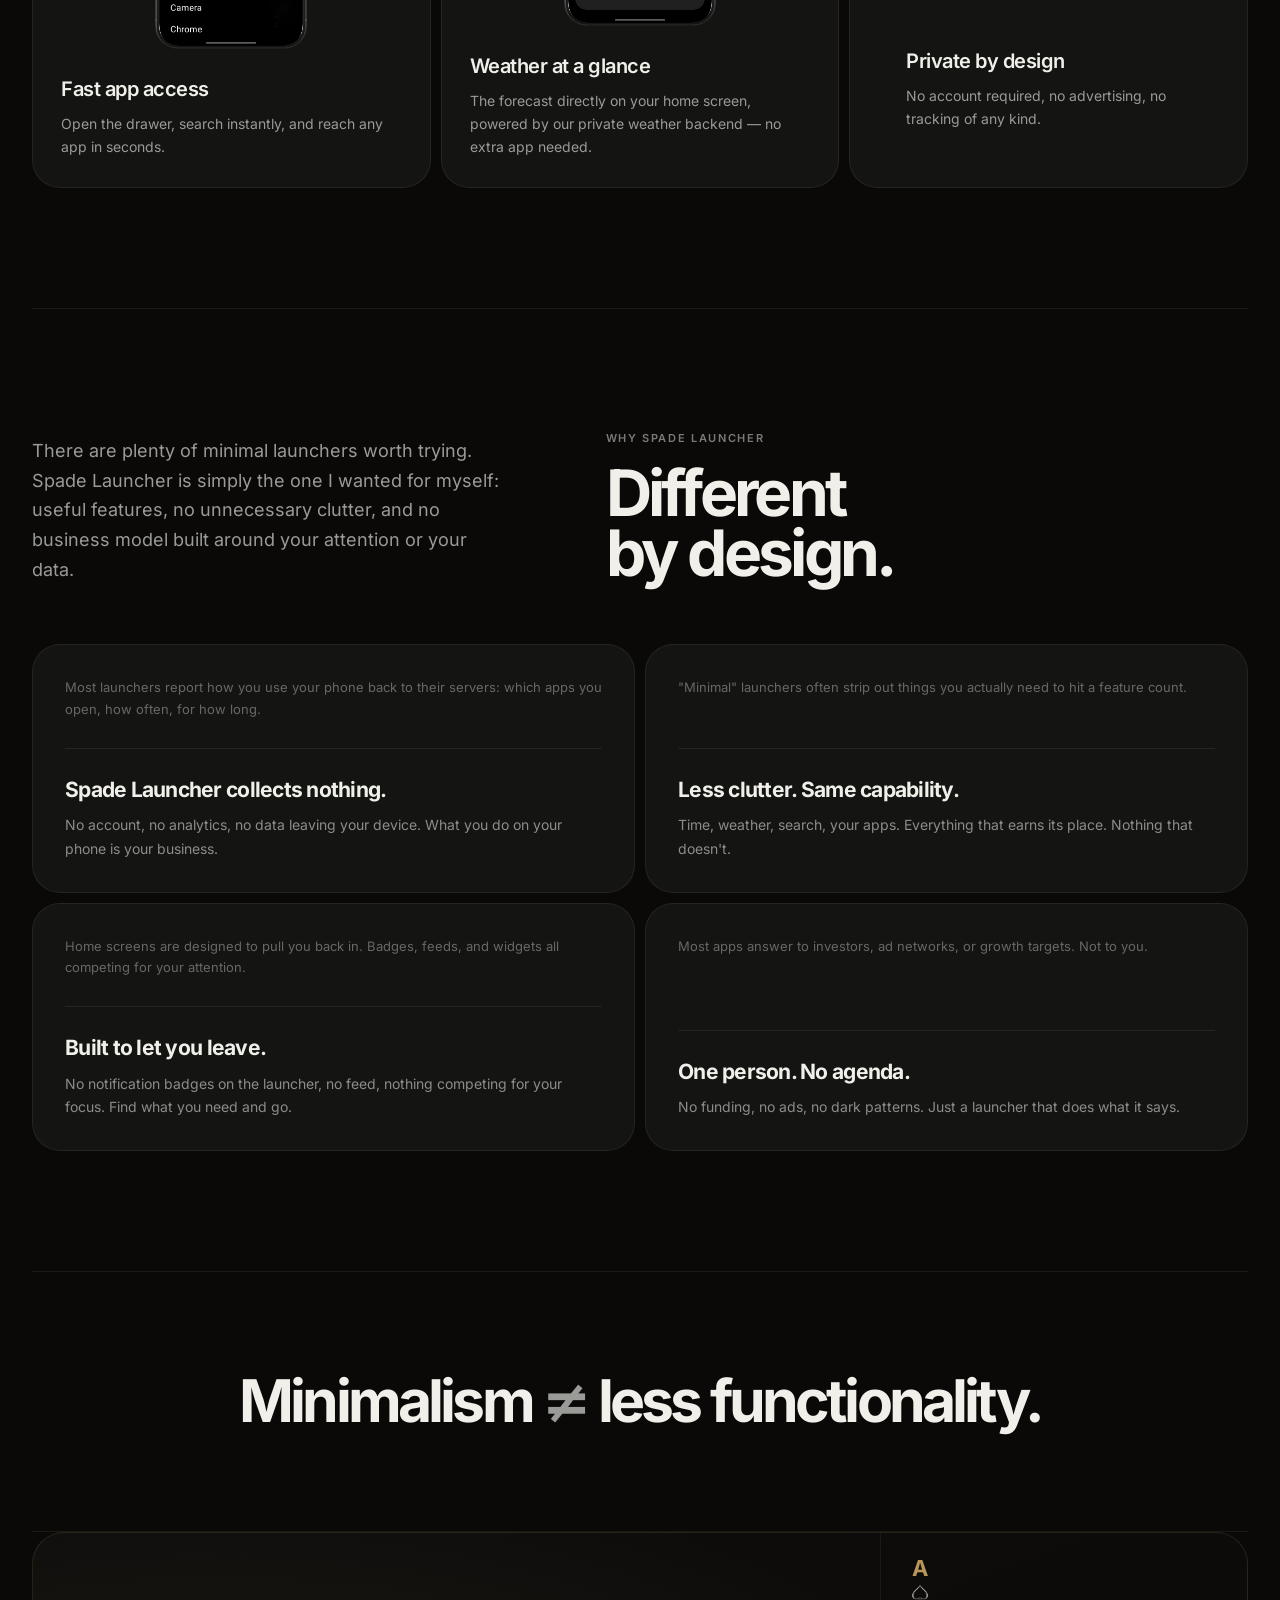
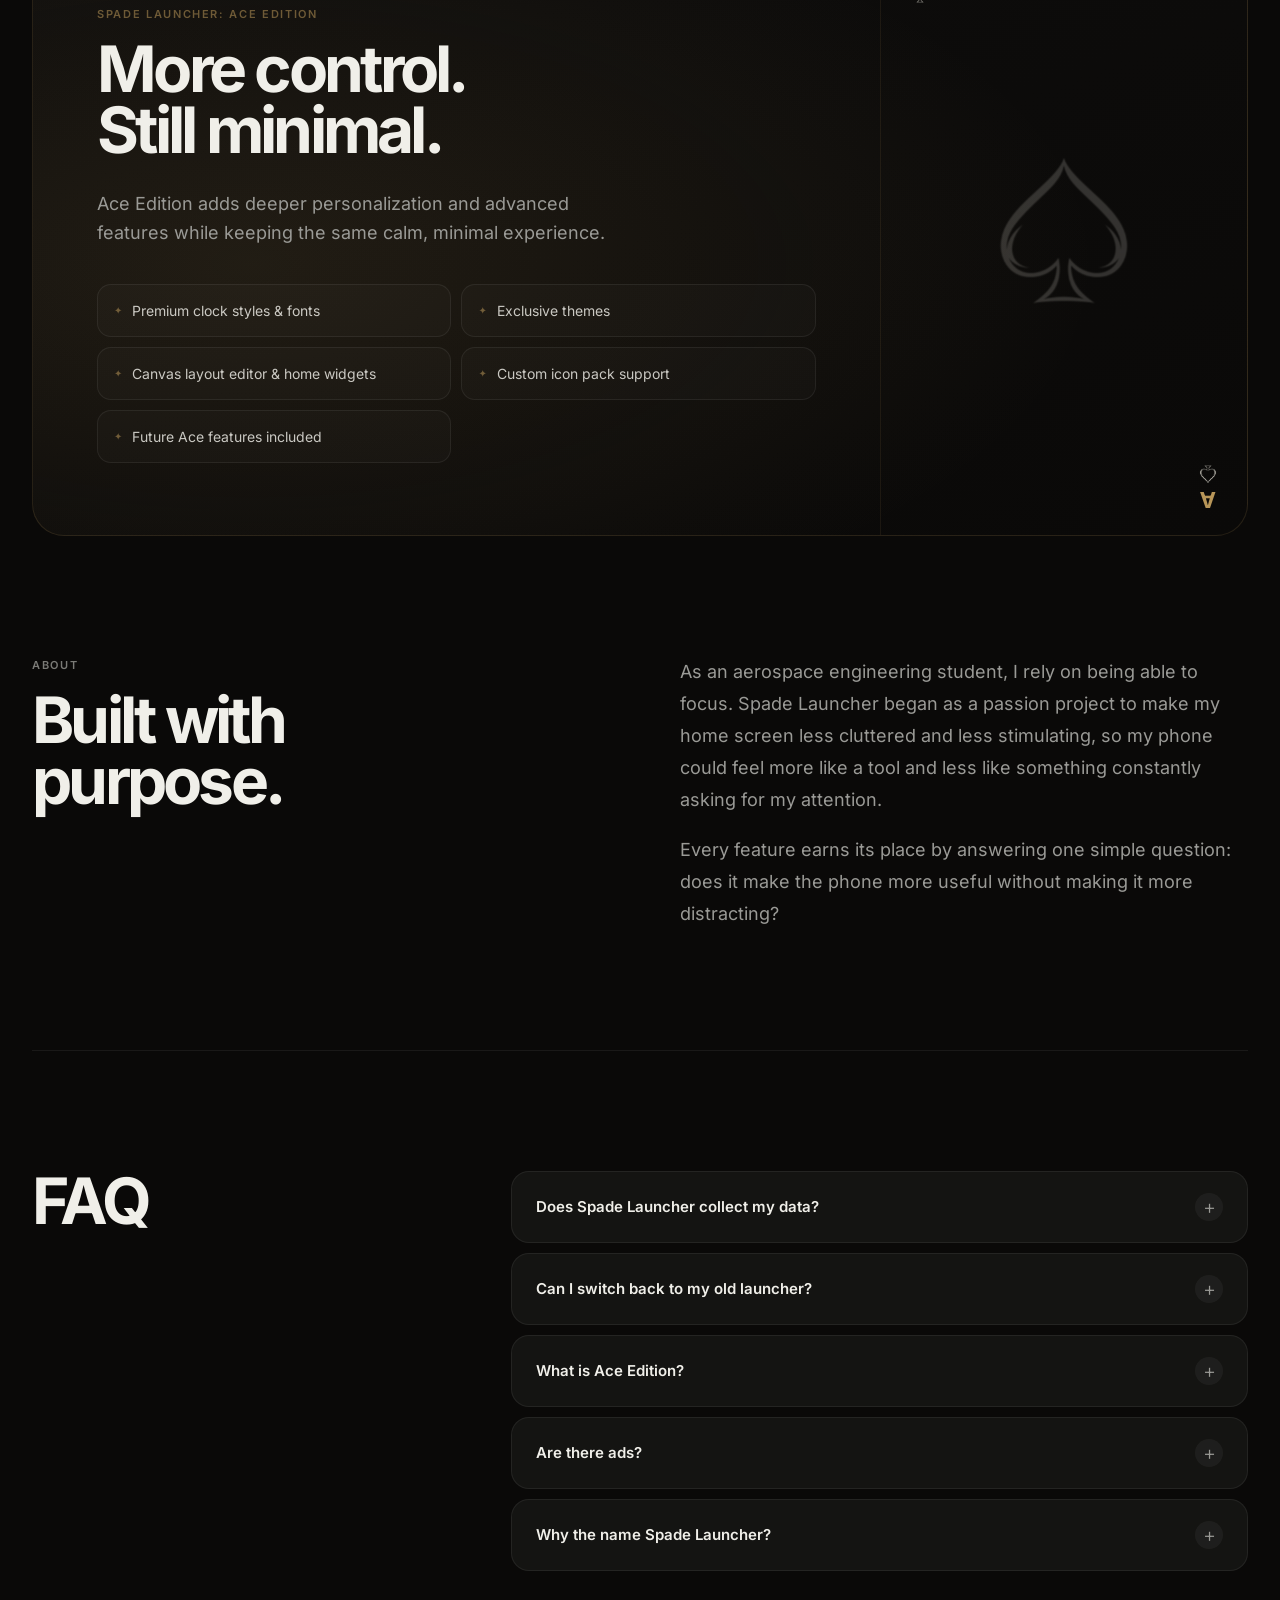
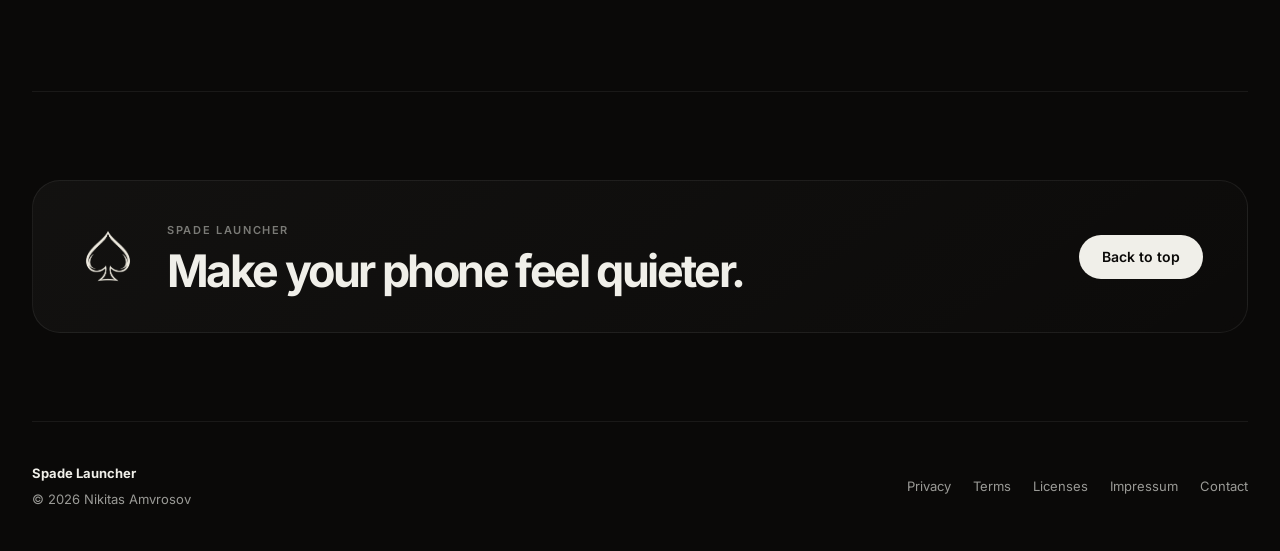
==== commit b4e773c4: "Revert: remove YoRHa theme from website (belongs in the Android app) Co-Authored-By: Claude Sonnet 4" ====
--- a/index.html
+++ b/index.html
@@ -241,11 +241,7 @@
                         <span class="ace-dot" aria-hidden="true">✦</span>
                         Exclusive themes
                     </li>
-                    <li data-ace-img="images/YorhaTheme.svg">
-                        <span class="ace-dot" aria-hidden="true">✦</span>
-                        YoRHa theme <span class="ace-tag">NEW</span>
-                    </li>
-                    <li data-ace-img="images/screenshot-5.png">
+<li data-ace-img="images/screenshot-5.png">
                         <span class="ace-dot" aria-hidden="true">✦</span>
                         Canvas layout editor &amp; home widgets
                     </li>
--- a/style.css
+++ b/style.css
@@ -893,20 +893,6 @@
 
 .ace-eyebrow { color: var(--gold-lo); }
 
-.ace-tag {
-    display: inline-block;
-    font-size: 9px;
-    font-weight: 700;
-    letter-spacing: 0.08em;
-    padding: 2px 6px;
-    border-radius: 4px;
-    background: var(--gold);
-    color: var(--ink);
-    vertical-align: middle;
-    margin-left: 6px;
-    opacity: 0.85;
-}
-
 .ace-desc {
     max-width: 520px;
     color: var(--slate-s);
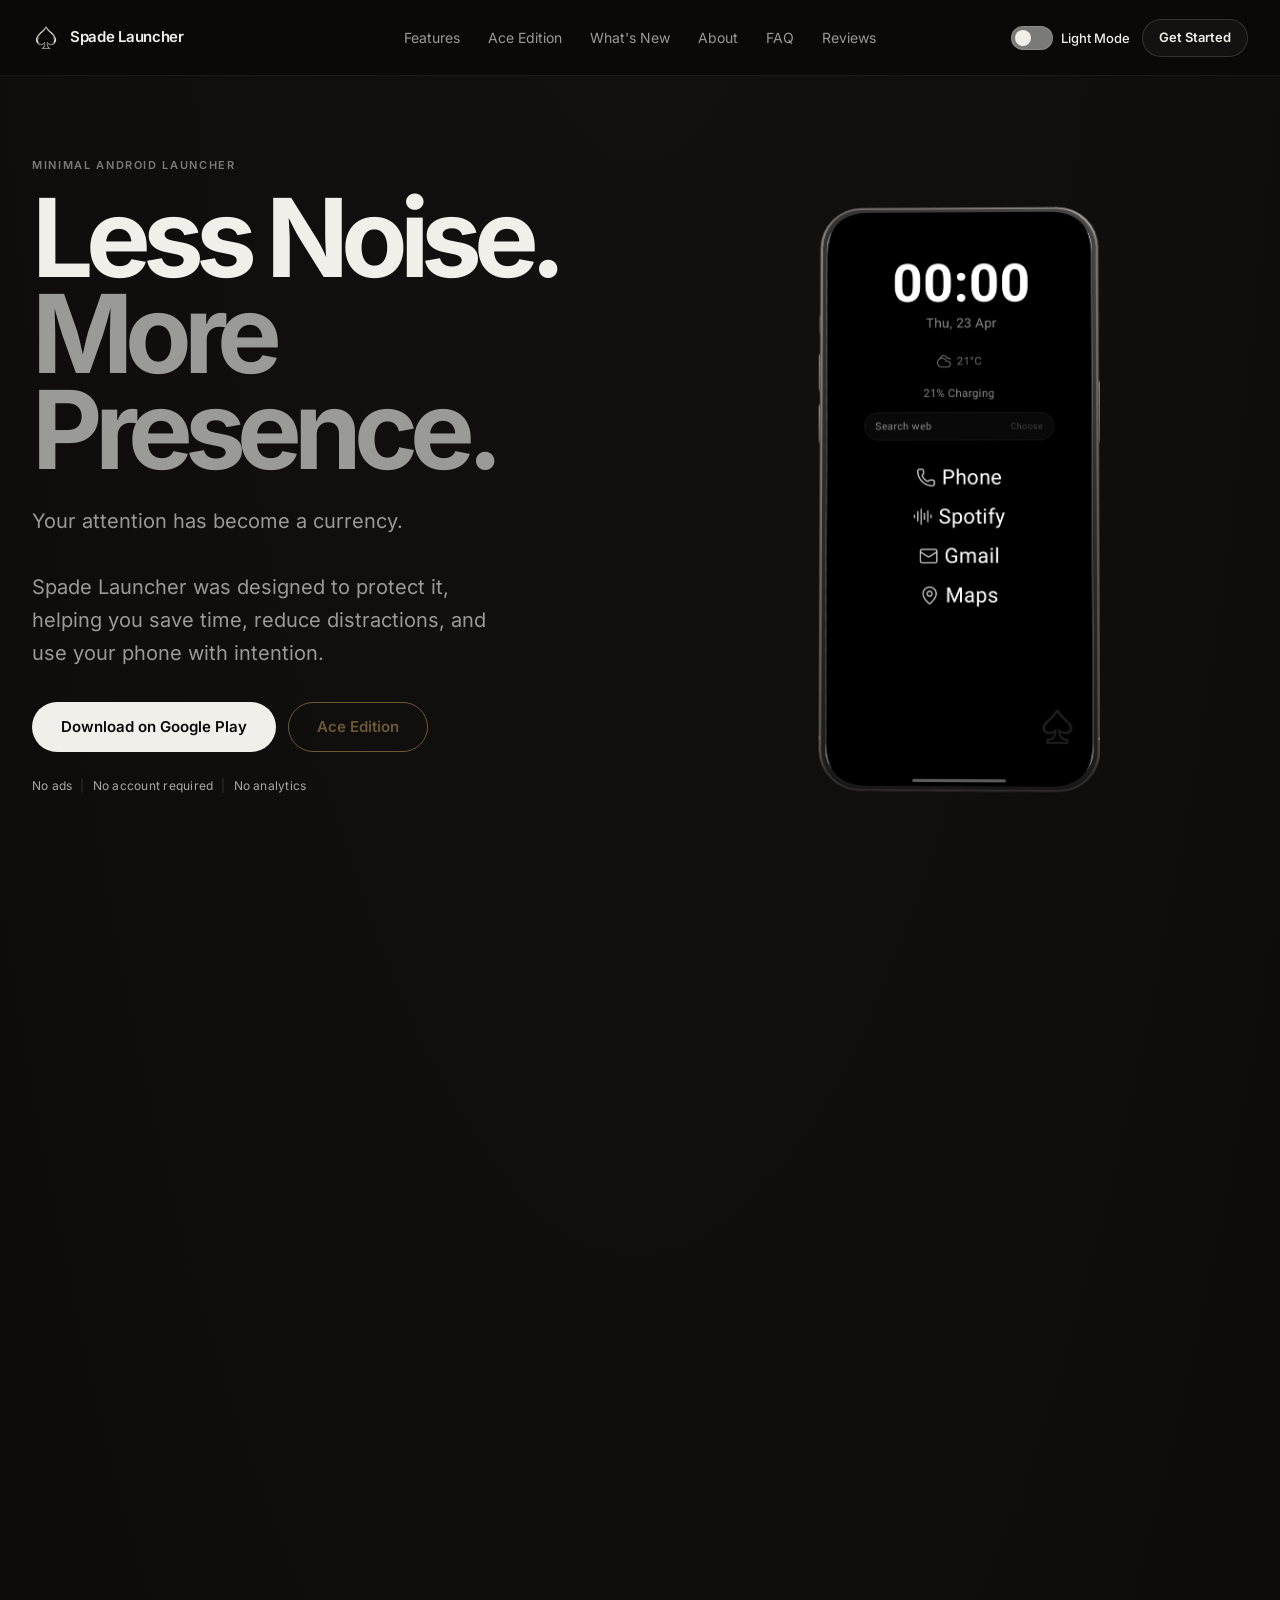
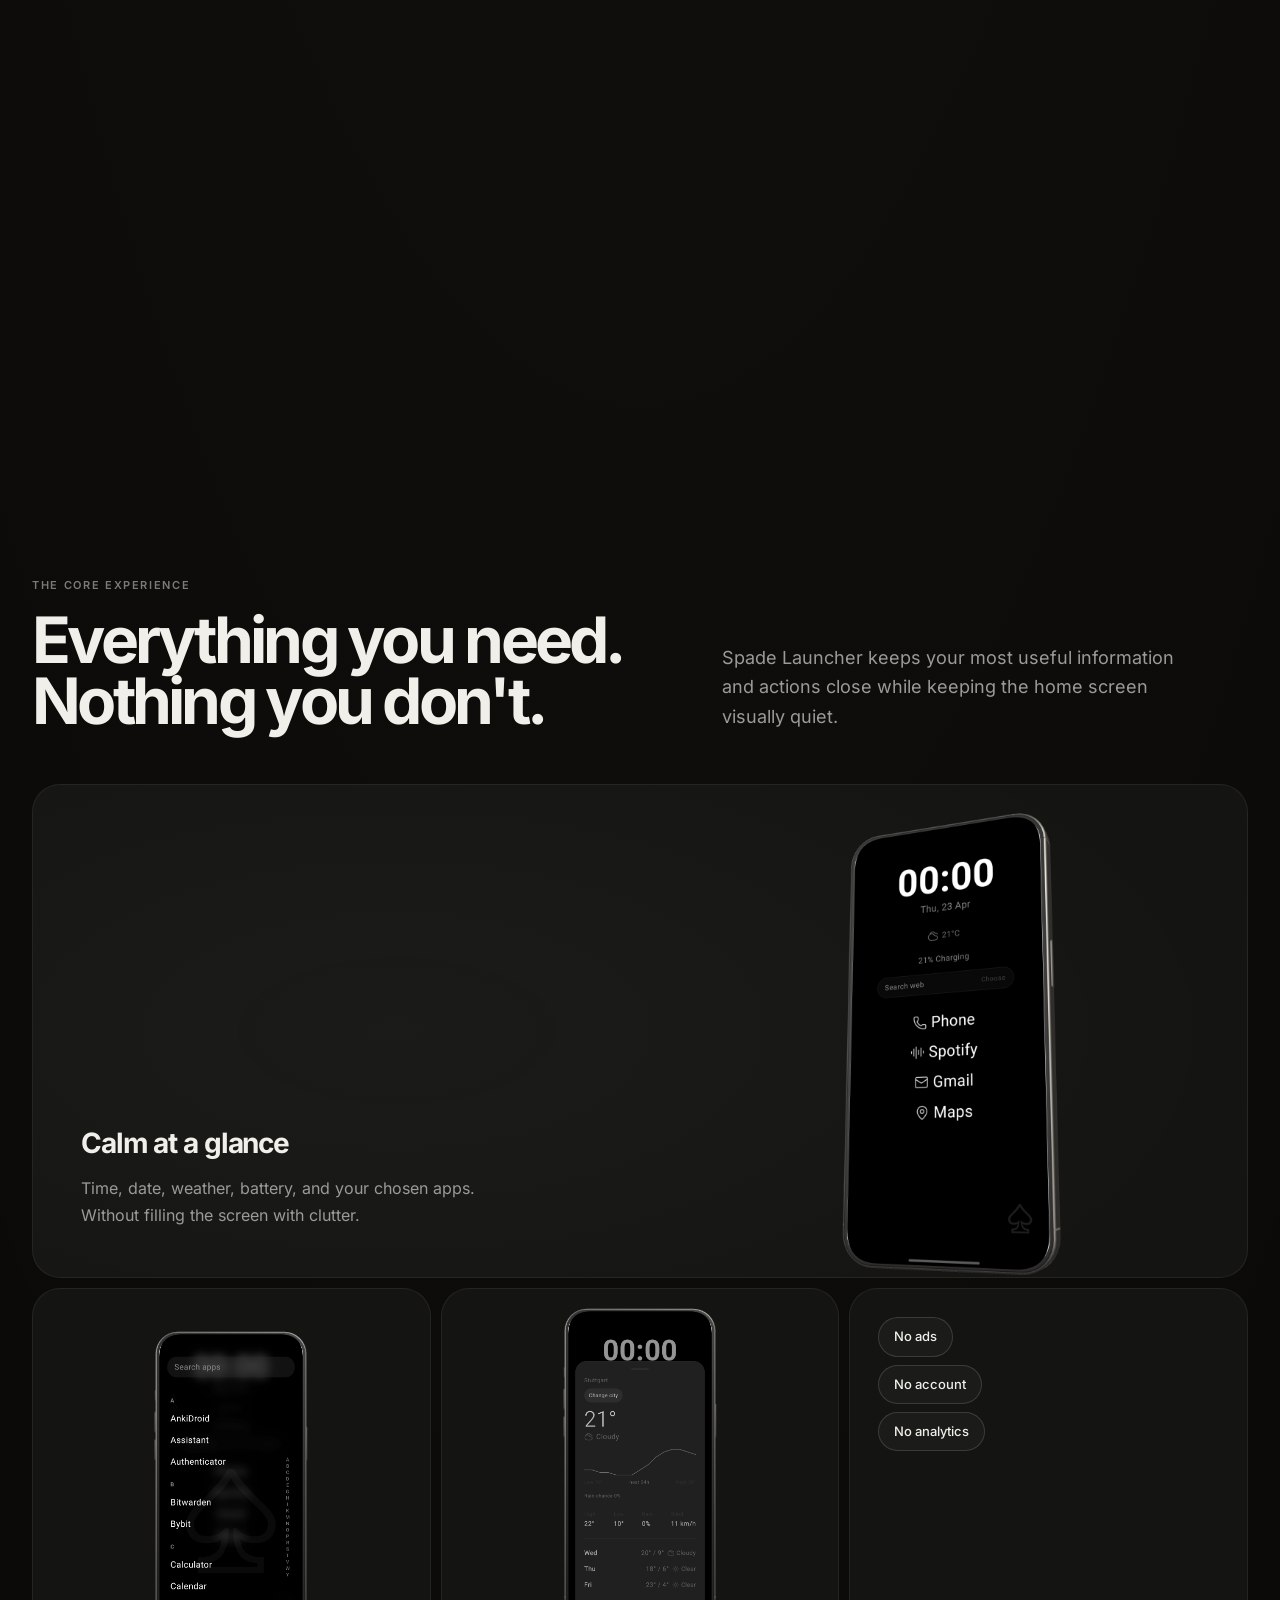
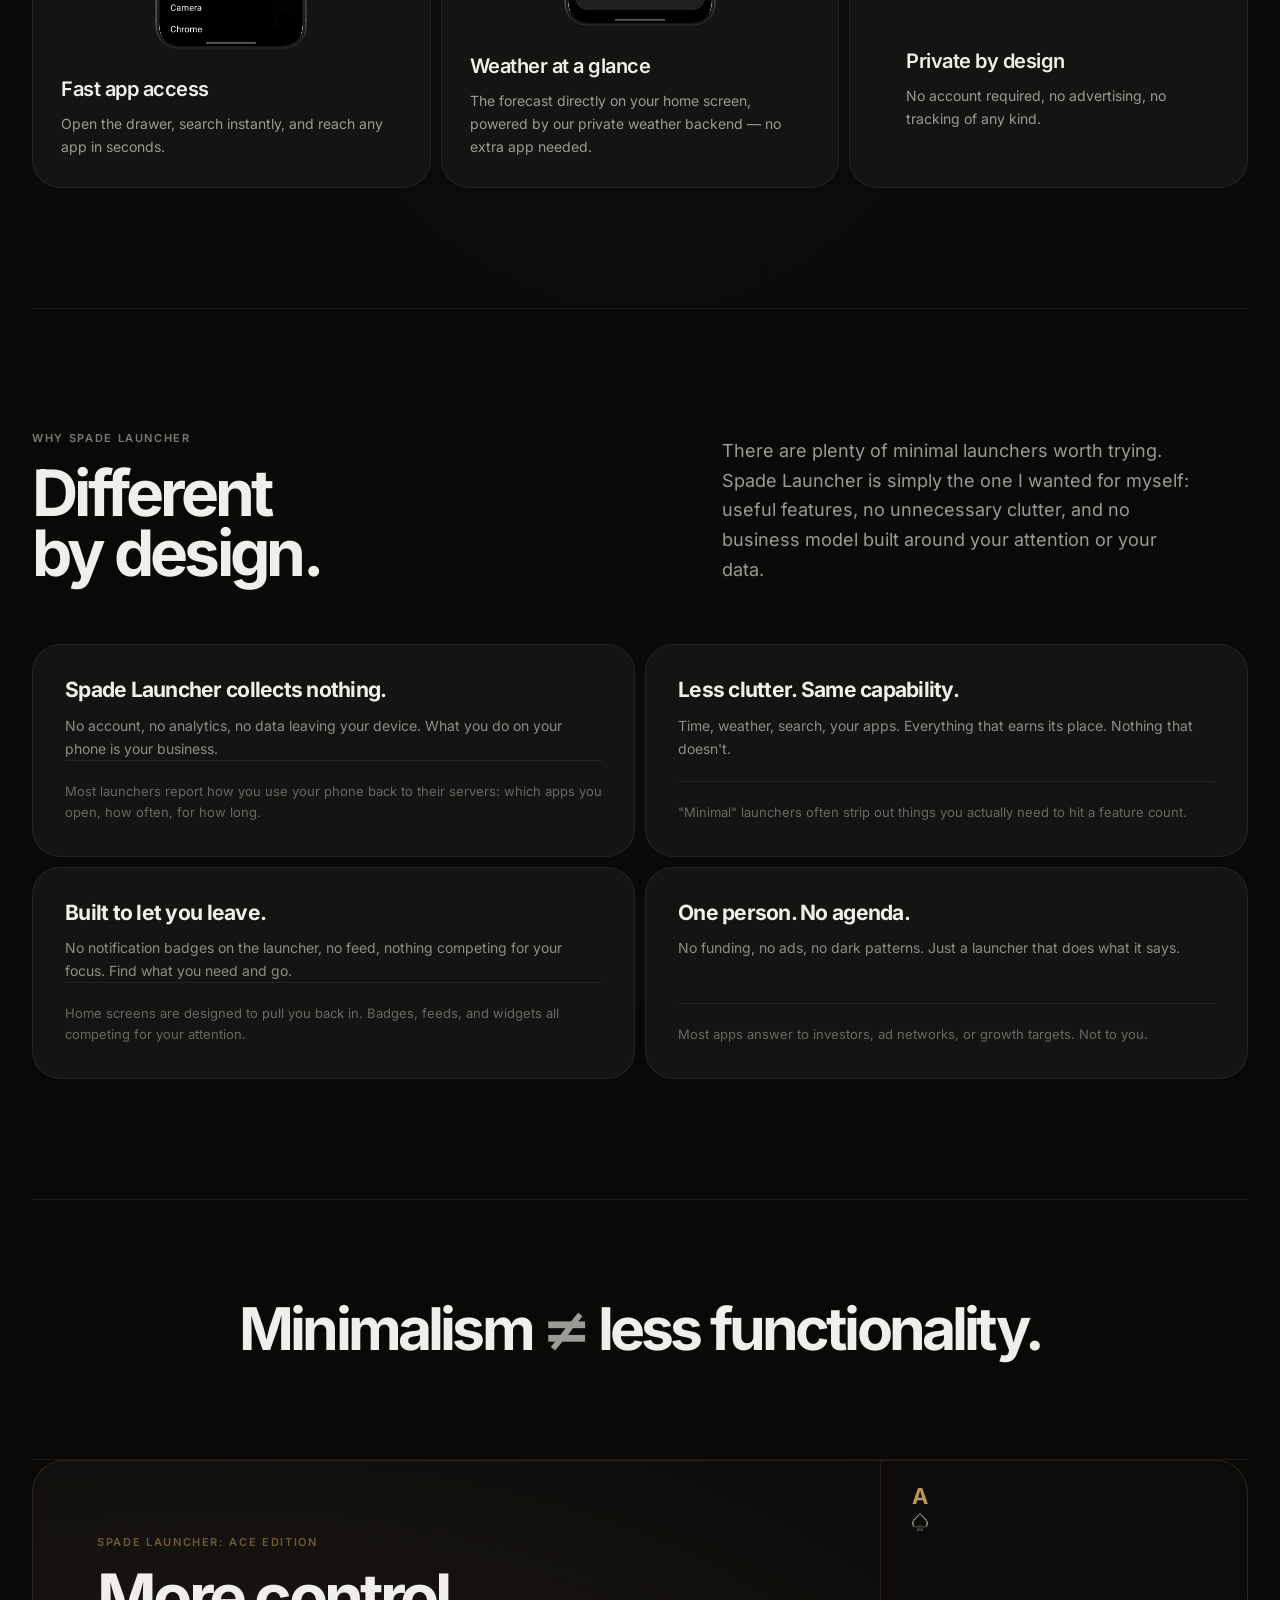
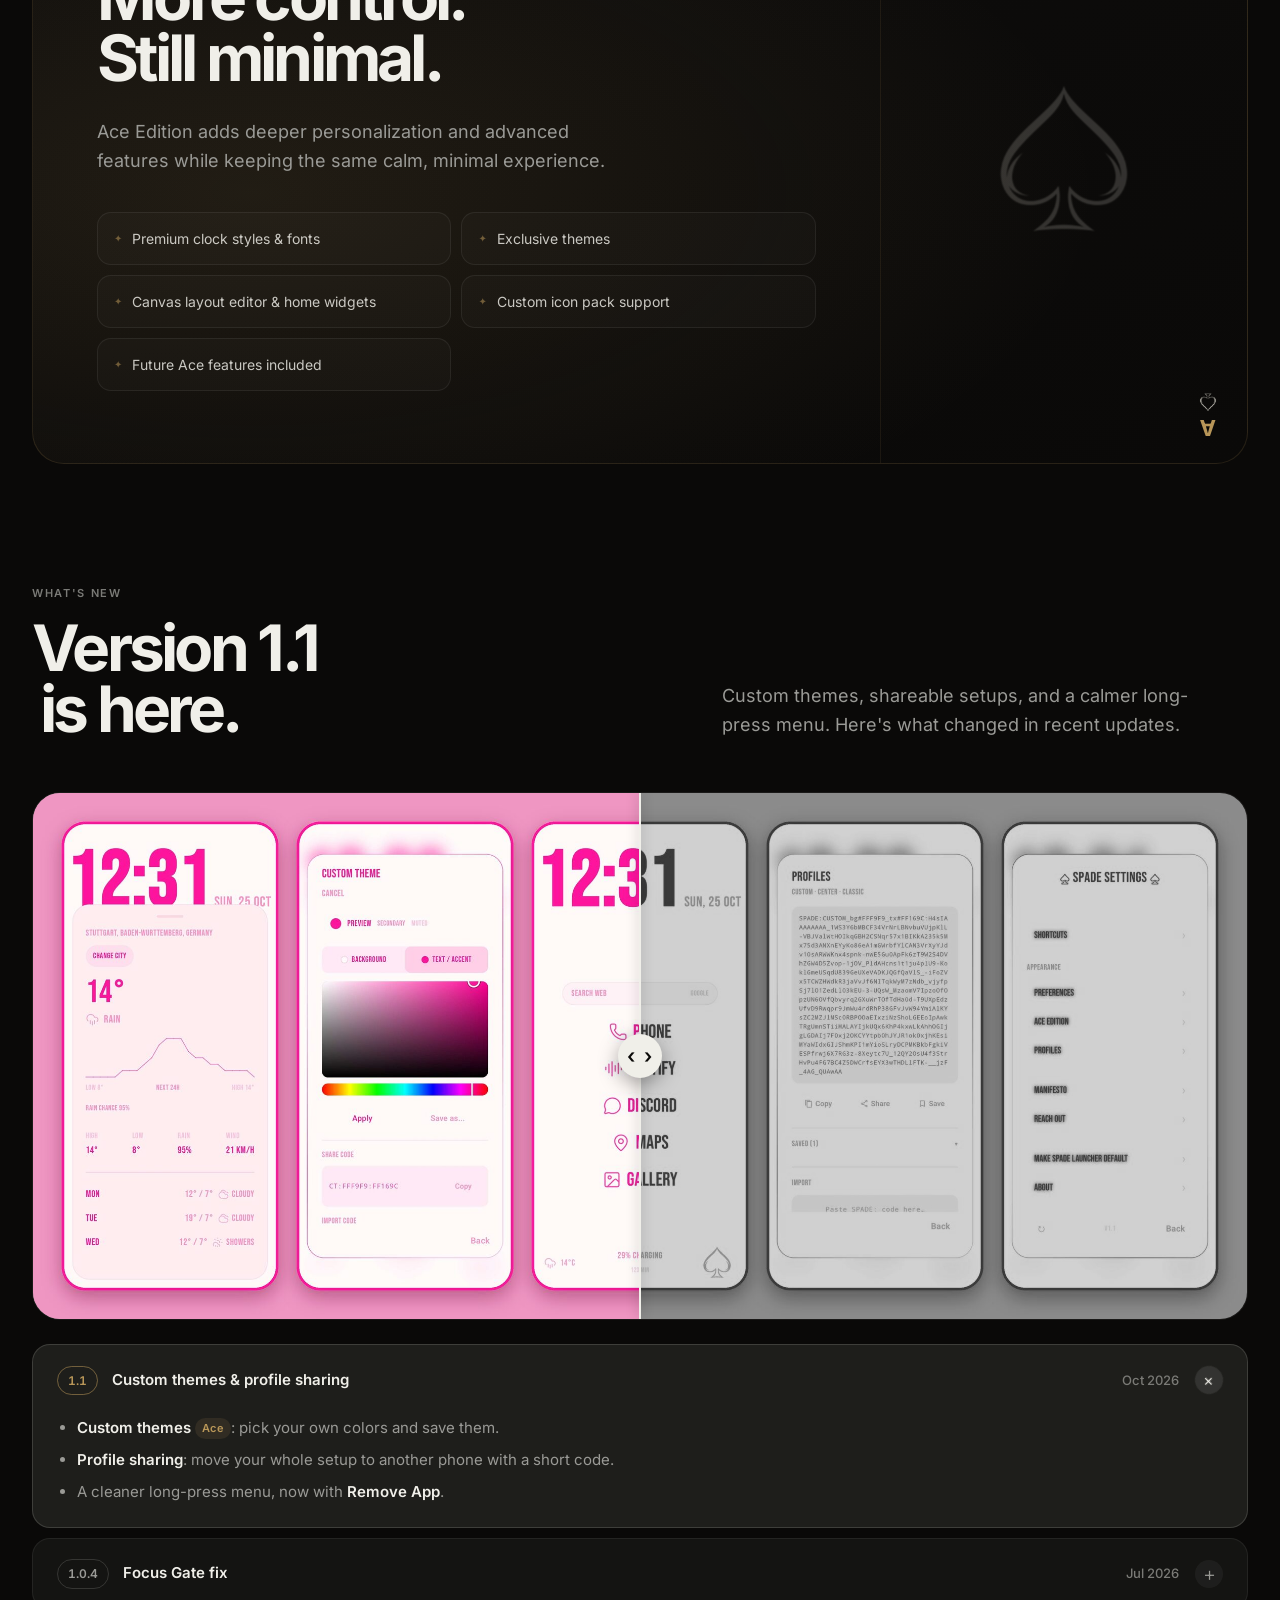
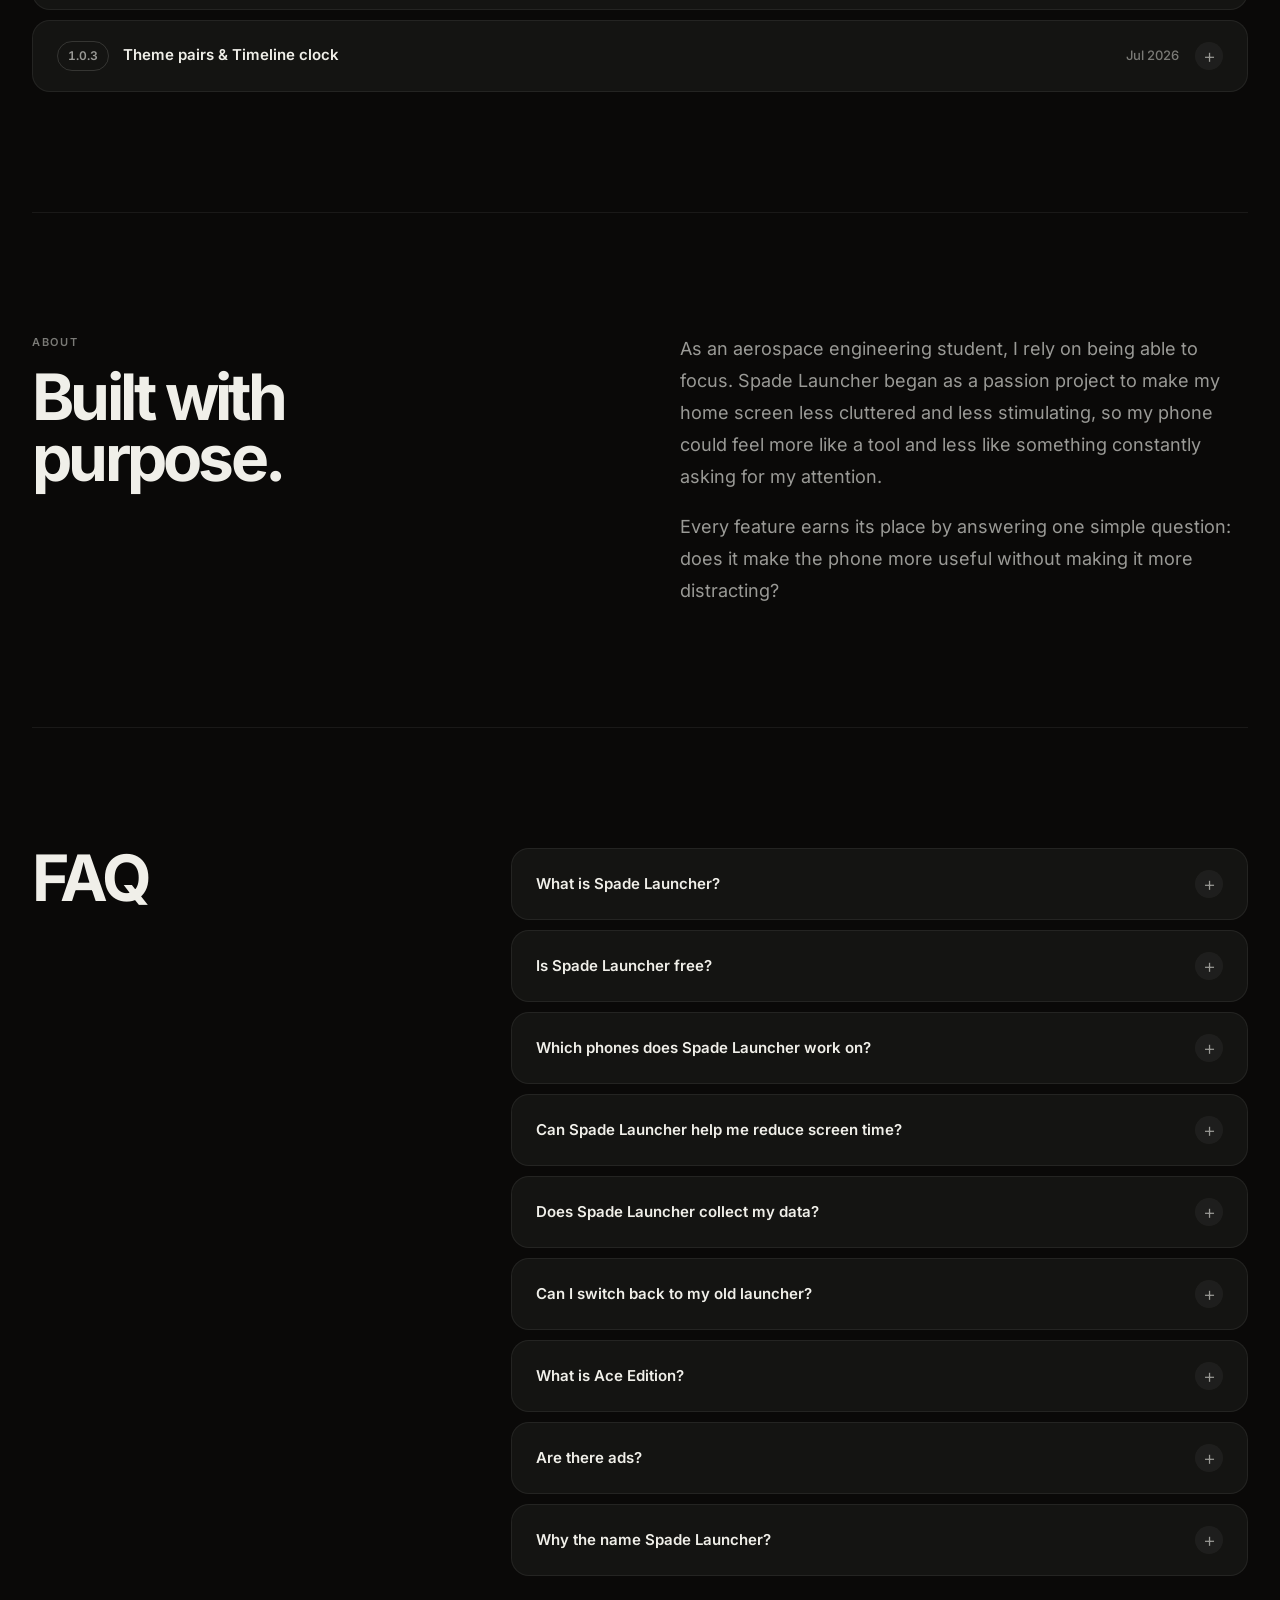
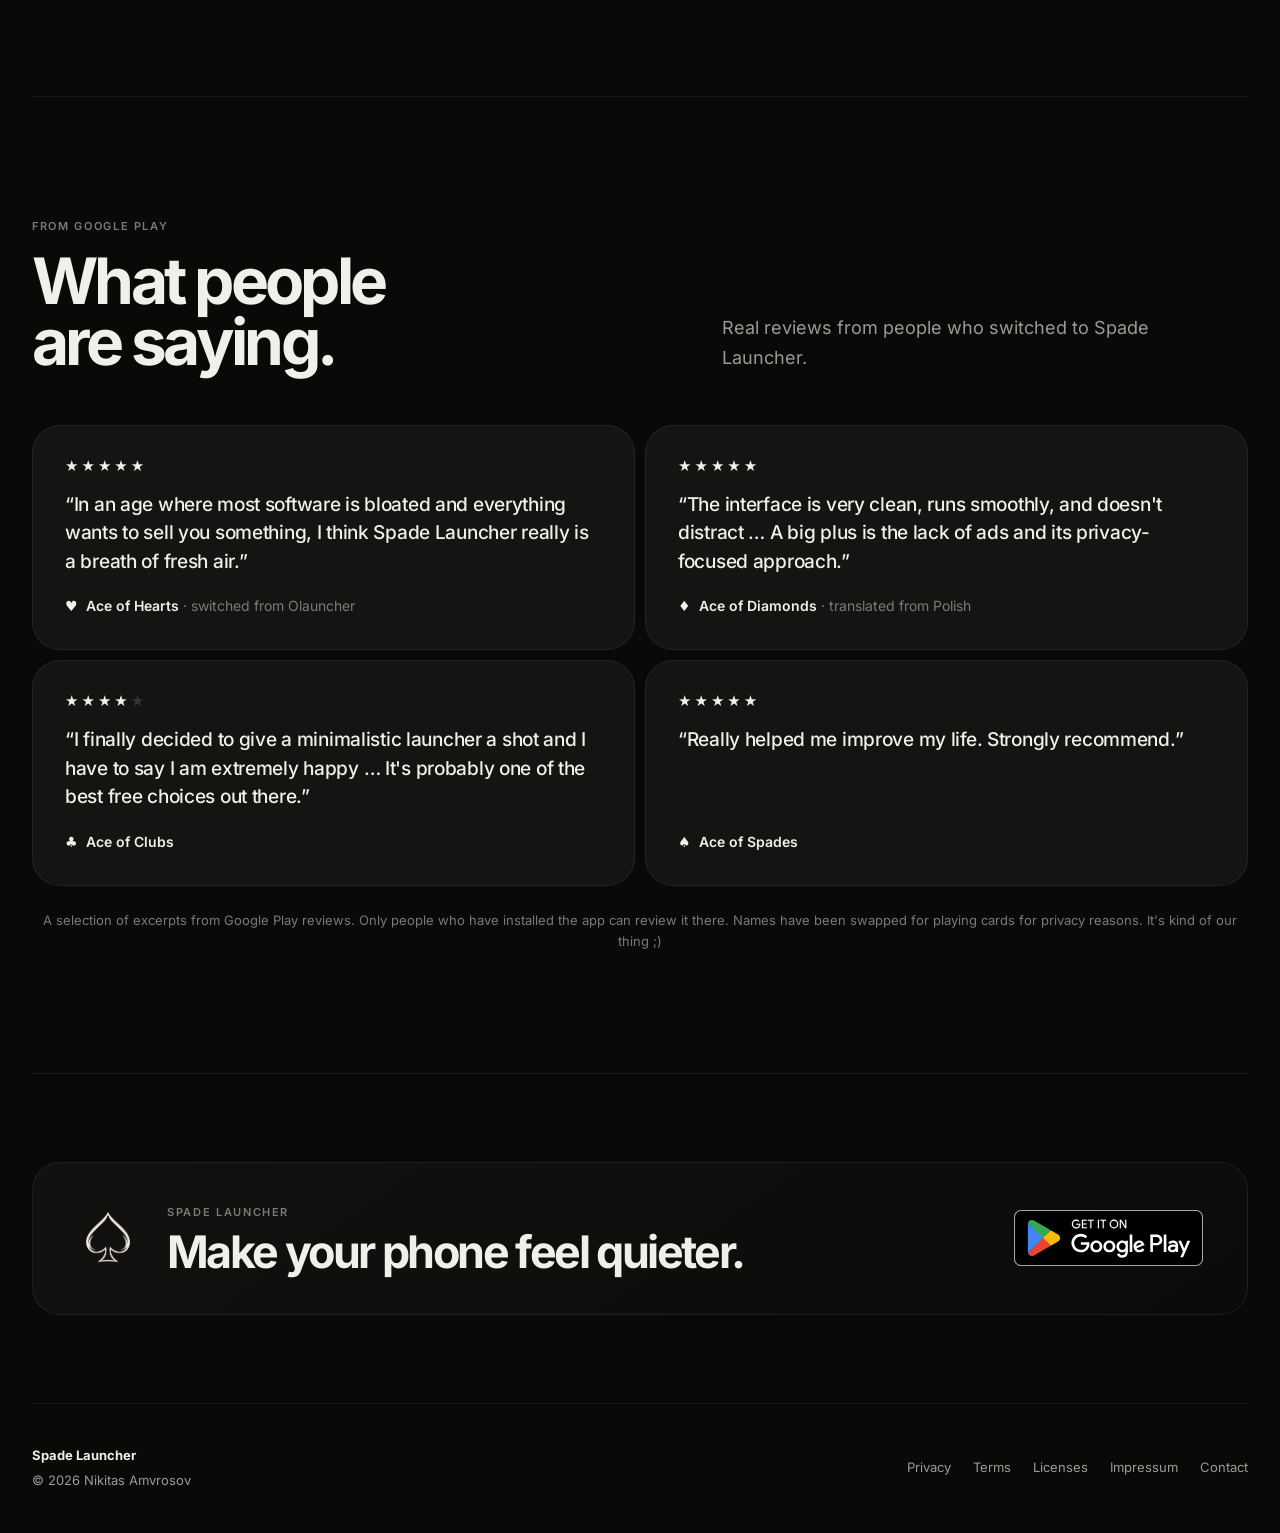
==== commit c4e1534e: "Add What's New, reviews, Google Play links, SEO, and privacy updates - What's New section for 1.1 wi" ====
--- a/index.html
+++ b/index.html
@@ -3,17 +3,89 @@
 <head>
     <meta charset="UTF-8">
     <meta name="viewport" content="width=device-width, initial-scale=1.0">
-    <title>Spade Launcher | Less Noise. More Presence.</title>
-    <meta name="description" content="Spade Launcher is a minimalist Android launcher designed for simplicity, privacy, and intentional phone use.">
+    <title>Spade Launcher: Minimalist Android Launcher for Focus &amp; Privacy</title>
+    <meta name="description" content="Spade Launcher is a free, minimalist Android launcher with no ads and no tracking. A calm home screen with weather, fast app search, widgets, and custom themes.">
+    <meta name="keywords" content="minimalist launcher, minimal Android launcher, Android home screen, distraction-free launcher, privacy launcher, digital minimalism, focus app, Spade Launcher">
+    <meta name="author" content="Nikitas Amvrosov">
+    <meta name="robots" content="index, follow, max-image-preview:large">
+    <link rel="canonical" href="https://spadelauncher.com/">
     <meta name="theme-color" content="#0A0908">
     <link rel="icon" href="./spade-logo.png" type="image/png">
     <link rel="shortcut icon" href="./spade-logo.png" type="image/png">
     <link rel="apple-touch-icon" href="./spade-logo.png">
-    <meta property="og:title" content="Spade Launcher">
-    <meta property="og:description" content="Less Noise. More Presence. A minimalist Android launcher built for intentional phone use.">
+
+    <!-- Social sharing -->
+    <meta property="og:type" content="website">
+    <meta property="og:site_name" content="Spade Launcher">
+    <meta property="og:title" content="Spade Launcher: Minimalist Android Launcher">
+    <meta property="og:description" content="Less Noise. More Presence. A free, minimalist Android launcher with no ads, no account, and no tracking.">
+    <meta property="og:url" content="https://spadelauncher.com/">
     <meta property="og:image" content="https://spadelauncher.com/spade-logo.png">
-    <meta property="og:url" content="https://spadelauncher.com">
-    <meta property="og:type" content="website">
+    <meta property="og:image:alt" content="Spade Launcher logo">
+    <meta property="og:locale" content="en_US">
+    <meta name="twitter:card" content="summary">
+    <meta name="twitter:title" content="Spade Launcher: Minimalist Android Launcher">
+    <meta name="twitter:description" content="A free, minimalist Android launcher with no ads, no account, and no tracking.">
+    <meta name="twitter:image" content="https://spadelauncher.com/spade-logo.png">
+
+    <!-- Structured data: helps Google understand the site is about an Android app -->
+    <script type="application/ld+json">
+    {
+        "@context": "https://schema.org",
+        "@graph": [
+            {
+                "@type": "WebSite",
+                "@id": "https://spadelauncher.com/#website",
+                "url": "https://spadelauncher.com/",
+                "name": "Spade Launcher",
+                "inLanguage": "en"
+            },
+            {
+                "@type": "MobileApplication",
+                "@id": "https://spadelauncher.com/#app",
+                "name": "Spade Launcher",
+                "url": "https://spadelauncher.com/",
+                "description": "A minimalist Android launcher designed for simplicity, privacy, and intentional phone use. No ads, no account, and no analytics.",
+                "operatingSystem": "Android 7.0 or later",
+                "applicationCategory": "UtilitiesApplication",
+                "applicationSubCategory": "Launcher",
+                "softwareVersion": "1.1",
+                "image": "https://spadelauncher.com/spade-logo.png",
+                "screenshot": [
+                    "https://spadelauncher.com/images/1FirstScreen.png",
+                    "https://spadelauncher.com/images/3InstantSearch.png",
+                    "https://spadelauncher.com/images/4WeatherAtAGlance.png"
+                ],
+                "installUrl": "https://play.google.com/store/apps/details?id=com.spadelabs.spadelauncher",
+                "downloadUrl": "https://play.google.com/store/apps/details?id=com.spadelabs.spadelauncher",
+                "sameAs": [
+                    "https://play.google.com/store/apps/details?id=com.spadelabs.spadelauncher"
+                ],
+                "featureList": [
+                    "Minimal home screen with clock, date, weather, and battery",
+                    "Instant app search and app drawer",
+                    "Edge alphabet zones for fast app browsing",
+                    "Hidden apps and favorites",
+                    "Weather without location permission",
+                    "Calendar and media player widgets",
+                    "Focus Gate app time limits",
+                    "Custom themes, clock styles, fonts, and icon packs (Ace Edition)",
+                    "Profile sharing with short codes",
+                    "No ads, no account, no analytics"
+                ],
+                "offers": {
+                    "@type": "Offer",
+                    "price": "0",
+                    "priceCurrency": "EUR"
+                },
+                "author": {
+                    "@type": "Person",
+                    "name": "Nikitas Amvrosov"
+                }
+            }
+        ]
+    }
+    </script>
     <link rel="stylesheet" href="style.css">
 </head>
 <body>
@@ -26,8 +98,10 @@
         <div class="nav-links">
             <a href="#features">Features</a>
             <a href="#ace">Ace Edition</a>
+            <a href="#news">What's New</a>
             <a href="#about">About</a>
             <a href="#faq">FAQ</a>
+            <a href="#reviews">Reviews</a>
         </div>
         <div class="nav-actions">
             <button class="theme-toggle" id="themeToggle" aria-label="Toggle light/dark mode">
@@ -44,8 +118,10 @@
         <div class="nav-mobile-menu" id="navMobileMenu">
             <a href="#features" class="nav-mobile-link">Features</a>
             <a href="#ace" class="nav-mobile-link">Ace Edition</a>
+            <a href="#news" class="nav-mobile-link">What's New</a>
             <a href="#about" class="nav-mobile-link">About</a>
             <a href="#faq" class="nav-mobile-link">FAQ</a>
+            <a href="#reviews" class="nav-mobile-link">Reviews</a>
             <a href="#features" class="btn btn-primary nav-mobile-cta">Get Started</a>
         </div>
     </nav>
@@ -57,14 +133,14 @@
         <section class="hero">
             <div class="hero-text">
                 <p class="eyebrow">Minimal Android Launcher</p>
-                <h1>Less Noise.<br><em>More Presence.</em></h1>
+                <h1><span class="visually-hidden">Spade Launcher, a minimalist Android launcher: </span>Less Noise.<br><em>More Presence.</em></h1>
                 <p class="hero-sub">
                     Your attention has become a currency.<br><br>
                     Spade Launcher was designed to protect it, helping you save
                     time, reduce distractions, and use your phone with intention.
                 </p>
                 <div class="hero-actions">
-                    <a class="btn btn-primary" href="#features">Explore Spade Launcher</a>
+                    <a class="btn btn-primary" href="https://play.google.com/store/apps/details?id=com.spadelabs.spadelauncher" target="_blank" rel="noopener noreferrer">Download on Google Play</a>
                     <a class="btn btn-ghost" href="#ace">Ace Edition</a>
                 </div>
                 <div class="trust-row" aria-label="Privacy commitments">
@@ -77,19 +153,19 @@
             <div class="hero-phones-wrap">
                 <div class="hero-phones" aria-label="Spade Launcher screenshots">
                     <div class="hphone hphone-edge">
-                        <img src="images/screenshot-5.png" alt="OLED friendly theme" onerror="this.style.display='none'">
+                        <img src="images/screenshot-5.png" alt="Spade Launcher OLED black theme on Android" onerror="this.style.display='none'">
                     </div>
                     <div class="hphone hphone-mid">
-                        <img src="images/screenshot-3.png" alt="Instant app search" onerror="this.style.display='none'">
+                        <img src="images/screenshot-3.png" alt="Spade Launcher instant app search" onerror="this.style.display='none'">
                     </div>
                     <div class="hphone hphone-center">
-                        <img src="images/screenshot-1.png" alt="Spade Launcher home screen" onerror="this.style.display='none'">
+                        <img src="images/screenshot-1.png" alt="Spade Launcher minimalist Android home screen" onerror="this.style.display='none'">
                     </div>
                     <div class="hphone hphone-mid">
-                        <img src="images/screenshot-2.png" alt="Weather at a glance" onerror="this.style.display='none'">
+                        <img src="images/screenshot-2.png" alt="Spade Launcher weather forecast on the home screen" onerror="this.style.display='none'">
                     </div>
                     <div class="hphone hphone-edge">
-                        <img src="images/screenshot-4.png" alt="Ivory theme" onerror="this.style.display='none'">
+                        <img src="images/screenshot-4.png" alt="Spade Launcher light ivory theme" onerror="this.style.display='none'">
                     </div>
                 </div>
                 <div class="phones-fade" aria-hidden="true"></div>
@@ -130,7 +206,7 @@
 
                 <article class="bento-card bento-feature" data-reveal data-delay="80">
                     <div class="bento-visual">
-                        <img src="images/3InstantSearch.png" alt="Instant app search">
+                        <img src="images/3InstantSearch.png" alt="Searching apps instantly in the Spade Launcher app drawer">
                     </div>
                     <div class="bento-foot">
                         <h3>Fast app access</h3>
@@ -140,7 +216,7 @@
 
                 <article class="bento-card bento-feature" data-reveal data-delay="160">
                     <div class="bento-visual">
-                        <img src="images/4WeatherAtAGlance.png" alt="Weather widget">
+                        <img src="images/4WeatherAtAGlance.png" alt="Spade Launcher weather widget with hourly forecast">
                     </div>
                     <div class="bento-foot">
                         <h3>Weather at a glance</h3>
@@ -269,6 +345,108 @@
             </div>
         </section>
 
+        <!-- ─── WHAT'S NEW ───────────────────────────────────── -->
+        <section class="section news-section" id="news">
+            <div class="section-head" data-reveal>
+                <div>
+                    <p class="eyebrow">What's New</p>
+                    <h2>Version 1.1<br><span class="news-h2-indent">is here.</span></h2>
+                </div>
+                <p class="section-desc">
+                    Custom themes, shareable setups, and a calmer long-press menu.
+                    Here's what changed in recent updates.
+                </p>
+            </div>
+
+            <figure class="news-banner" data-reveal style="--pos: 50%">
+                <img
+                    class="news-banner-mono"
+                    src="images/whats-new-1-1.jpg"
+                    alt="Spade Launcher 1.1 in a pink custom theme: weather, custom theme editor, home screen, profile sharing, and settings"
+                    width="2400" height="1041"
+                    loading="lazy"
+                    draggable="false"
+                >
+                <img
+                    class="news-banner-color"
+                    src="images/whats-new-1-1.jpg"
+                    alt=""
+                    aria-hidden="true"
+                    width="2400" height="1041"
+                    loading="lazy"
+                    draggable="false"
+                >
+                <div
+                    class="news-banner-handle"
+                    role="slider"
+                    tabindex="0"
+                    aria-label="Reveal color"
+                    aria-valuemin="0"
+                    aria-valuemax="100"
+                    aria-valuenow="50"
+                ><span aria-hidden="true">&#8249; &#8250;</span></div>
+            </figure>
+
+            <div class="news-list" data-reveal data-delay="100">
+                <details open>
+                    <summary>
+                        <span class="news-title">
+                            <span class="news-version">1.1</span>
+                            <span>Custom themes &amp; profile sharing</span>
+                        </span>
+                        <span class="news-meta">
+                            <time datetime="2026-10-24">Oct 2026</time>
+                            <span class="faq-icon" aria-hidden="true">+</span>
+                        </span>
+                    </summary>
+                    <div class="faq-answer">
+                        <ul>
+                            <li><strong>Custom themes</strong> <span class="news-tag">Ace</span>: pick your own colors and save them.</li>
+                            <li><strong>Profile sharing</strong>: move your whole setup to another phone with a short code.</li>
+                            <li>A cleaner long-press menu, now with <strong>Remove App</strong>.</li>
+                        </ul>
+                    </div>
+                </details>
+
+                <details>
+                    <summary>
+                        <span class="news-title">
+                            <span class="news-version">1.0.4</span>
+                            <span>Focus Gate fix</span>
+                        </span>
+                        <span class="news-meta">
+                            <time datetime="2026-07-16">Jul 2026</time>
+                            <span class="faq-icon" aria-hidden="true">+</span>
+                        </span>
+                    </summary>
+                    <div class="faq-answer">
+                        <ul>
+                            <li>Fixed a bug with Focus Gate.</li>
+                        </ul>
+                    </div>
+                </details>
+
+                <details>
+                    <summary>
+                        <span class="news-title">
+                            <span class="news-version">1.0.3</span>
+                            <span>Theme pairs &amp; Timeline clock</span>
+                        </span>
+                        <span class="news-meta">
+                            <time datetime="2026-07-16">Jul 2026</time>
+                            <span class="faq-icon" aria-hidden="true">+</span>
+                        </span>
+                    </summary>
+                    <div class="faq-answer">
+                        <ul>
+                            <li><strong>New dark themes</strong> <span class="news-tag">Ace</span>: Cherry Noir and Night Club. Tap a theme again to switch light and dark.</li>
+                            <li>The Timeline clock now shows live progress through the day.</li>
+                        </ul>
+                    </div>
+                </details>
+            </div>
+        </section>
+
         <!-- ─── ABOUT ─────────────────────────────────────────── -->
         <section class="section about-section" id="about" data-reveal>
             <div class="about-head">
@@ -300,6 +478,46 @@
             <div class="faq-list" data-reveal data-delay="100">
                 <details>
                     <summary>
+                        <span>What is Spade Launcher?</span>
+                        <span class="faq-icon" aria-hidden="true">+</span>
+                    </summary>
+                    <div class="faq-answer">
+                        <p>Spade Launcher is a minimalist home screen launcher for Android. It replaces your phone's cluttered home screen with a calm one: clock, weather, your favorite apps, and fast search. It helps you use your phone with intention instead of getting pulled in.</p>
+                    </div>
+                </details>
+
+                <details>
+                    <summary>
+                        <span>Is Spade Launcher free?</span>
+                        <span class="faq-icon" aria-hidden="true">+</span>
+                    </summary>
+                    <div class="faq-answer">
+                        <p>Yes. Spade Launcher is free on Google Play with no ads. Ace Edition is an optional one-time purchase that unlocks extra customization. It's not a subscription.</p>
+                    </div>
+                </details>
+
+                <details>
+                    <summary>
+                        <span>Which phones does Spade Launcher work on?</span>
+                        <span class="faq-icon" aria-hidden="true">+</span>
+                    </summary>
+                    <div class="faq-answer">
+                        <p>Any Android phone running Android 7.0 or newer, including Samsung, Google Pixel, Xiaomi, OnePlus, and Motorola. The app is available in 19 languages.</p>
+                    </div>
+                </details>
+
+                <details>
+                    <summary>
+                        <span>Can Spade Launcher help me reduce screen time?</span>
+                        <span class="faq-icon" aria-hidden="true">+</span>
+                    </summary>
+                    <div class="faq-answer">
+                        <p>That's what it's built for. There are no notification badges or feeds on the home screen, you can hide distracting apps from the app drawer, and Focus Gate lets you set a time limit on a chosen app and blocks it once the time is up.</p>
+                    </div>
+                </details>
+
+                <details>
+                    <summary>
                         <span>Does Spade Launcher collect my data?</span>
                         <span class="faq-icon" aria-hidden="true">+</span>
                     </summary>
@@ -348,6 +566,51 @@
                     </div>
                 </details>
             </div>
+        </section>
+
+        <!-- ─── REVIEWS (excerpts from Google Play) ──────────── -->
+        <section class="section reviews-section" id="reviews">
+            <div class="section-head" data-reveal>
+                <div>
+                    <p class="eyebrow">From Google Play</p>
+                    <h2>What people<br>are saying.</h2>
+                </div>
+                <p class="section-desc">
+                    Real reviews from people who switched to Spade Launcher.
+                </p>
+            </div>
+
+            <div class="reviews-grid">
+                <figure class="review-card" data-reveal>
+                    <span class="review-stars" role="img" aria-label="5 out of 5 stars">★★★★★</span>
+                    <blockquote>“In an age where most software is bloated and everything wants to sell you something, I think Spade Launcher really is a breath of fresh air.”</blockquote>
+                    <figcaption><span class="review-suit" aria-hidden="true">♥</span> Ace of Hearts <span>· switched from Olauncher</span></figcaption>
+                </figure>
+
+                <figure class="review-card" data-reveal data-delay="80">
+                    <span class="review-stars" role="img" aria-label="5 out of 5 stars">★★★★★</span>
+                    <blockquote>“The interface is very clean, runs smoothly, and doesn't distract … A big plus is the lack of ads and its privacy-focused approach.”</blockquote>
+                    <figcaption><span class="review-suit" aria-hidden="true">♦</span> Ace of Diamonds <span>· translated from Polish</span></figcaption>
+                </figure>
+
+                <figure class="review-card" data-reveal data-delay="160">
+                    <span class="review-stars" role="img" aria-label="4 out of 5 stars">★★★★<span class="review-star-off">★</span></span>
+                    <blockquote>“I finally decided to give a minimalistic launcher a shot and I have to say I am extremely happy … It's probably one of the best free choices out there.”</blockquote>
+                    <figcaption><span class="review-suit" aria-hidden="true">♣</span> Ace of Clubs</figcaption>
+                </figure>
+
+                <figure class="review-card" data-reveal data-delay="240">
+                    <span class="review-stars" role="img" aria-label="5 out of 5 stars">★★★★★</span>
+                    <blockquote>“Really helped me improve my life. Strongly recommend.”</blockquote>
+                    <figcaption><span class="review-suit" aria-hidden="true">♠</span> Ace of Spades</figcaption>
+                </figure>
+            </div>
+
+            <p class="reviews-note" data-reveal>
+                A selection of excerpts from Google Play reviews. Only people who have installed the app
+                can review it there. Names have been swapped for playing cards for privacy reasons.
+                It's kind of our thing ;)
+            </p>
         </section>
 
         <!-- ─── FINAL CTA ─────────────────────────────────────── -->
@@ -357,7 +620,9 @@
                 <p class="eyebrow">Spade Launcher</p>
                 <h2>Make your phone feel quieter.</h2>
             </div>
-            <a class="btn btn-primary" href="#top">Back to top</a>
+            <a class="play-badge" href="https://play.google.com/store/apps/details?id=com.spadelabs.spadelauncher" target="_blank" rel="noopener noreferrer">
+                <img src="images/google-play-badge.svg" alt="Get it on Google Play" width="239" height="71">
+            </a>
         </div>
 
     </main>
@@ -681,6 +946,50 @@
             });
         });
     })();
+    /* ── What's New banner: drag to reveal color ─────────────── */
+    (function () {
+        const banner = document.querySelector('.news-banner');
+        const handle = banner.querySelector('.news-banner-handle');
+        let dragging = false;
+
+        function setPos(pct) {
+            pct = Math.min(100, Math.max(0, pct));
+            banner.style.setProperty('--pos', pct + '%');
+            handle.setAttribute('aria-valuenow', Math.round(pct));
+        }
+
+        function posFromEvent(e) {
+            const rect = banner.getBoundingClientRect();
+            return (e.clientX - rect.left) / rect.width * 100;
+        }
+
+        banner.addEventListener('pointerdown', e => {
+            dragging = true;
+            banner.classList.add('is-dragging');
+            banner.setPointerCapture(e.pointerId);
+            setPos(posFromEvent(e));
+        });
+        banner.addEventListener('pointermove', e => {
+            if (dragging) setPos(posFromEvent(e));
+        });
+        ['pointerup', 'pointercancel'].forEach(type =>
+            banner.addEventListener(type, () => {
+                dragging = false;
+                banner.classList.remove('is-dragging');
+            })
+        );
+
+        handle.addEventListener('keydown', e => {
+            const now = Number(handle.getAttribute('aria-valuenow'));
+            const step = e.shiftKey ? 25 : 5;
+            if (e.key === 'ArrowLeft')  setPos(now - step);
+            else if (e.key === 'ArrowRight') setPos(now + step);
+            else if (e.key === 'Home') setPos(0);
+            else if (e.key === 'End')  setPos(100);
+            else return;
+            e.preventDefault();
+        });
+    })();
     </script>
 
 </body>
--- a/style.css
+++ b/style.css
@@ -661,12 +661,6 @@
     margin-bottom: 52px;
 }
 
-/* Flip: description left, heading right */
-.diff-section .section-head {
-    grid-template-columns: 0.9fr 1.1fr;
-}
-.diff-section .section-head > div { order: 2; }
-.diff-section .section-head > p   { order: 1; }
 
 .section-desc {
     max-width: 480px;
@@ -1183,6 +1177,176 @@
     padding-bottom: 22px;
 }
 
+/* ── WHAT'S NEW ─────────────────────────────────────────────── */
+
+/* Optical alignment: nudge the second line under the slanted V */
+.news-h2-indent {
+    display: inline-block;
+    padding-left: 8px;
+}
+
+.news-banner {
+    position: relative;
+    margin: 0 0 24px;
+    border: 1px solid var(--seam);
+    border-radius: var(--r);
+    overflow: hidden;
+    cursor: ew-resize;
+    touch-action: pan-y;   /* horizontal drags move the slider, vertical still scrolls */
+    user-select: none;
+}
+.news-banner img {
+    display: block;
+    width: 100%;
+    height: auto;
+}
+/* Muted black & white base so the pink screenshot fits the site's palette */
+.news-banner-mono {
+    filter: grayscale(1) brightness(0.8) contrast(1.1);
+}
+/* Full-color copy on top, revealed left of the handle */
+.news-banner-color {
+    position: absolute;
+    inset: 0;
+    height: 100% !important;
+    object-fit: cover;
+    clip-path: inset(0 calc(100% - var(--pos)) 0 0);
+}
+
+.news-banner-handle {
+    position: absolute;
+    top: 0;
+    bottom: 0;
+    left: var(--pos);
+    width: 2px;
+    margin-left: -1px;
+    background: var(--ivory);
+    box-shadow: 0 0 12px rgba(0, 0, 0, 0.4);
+}
+.news-banner-handle span {
+    position: absolute;
+    top: 50%;
+    left: 50%;
+    display: flex;
+    align-items: center;
+    justify-content: center;
+    width: 44px;
+    height: 44px;
+    border-radius: 50%;
+    background: var(--ivory);
+    color: var(--ink);
+    font-size: 20px;
+    font-weight: 600;
+    line-height: 1;
+    letter-spacing: 2px;
+    transform: translate(-50%, -50%);
+    box-shadow: 0 6px 20px rgba(0, 0, 0, 0.35);
+    transition: transform 200ms var(--ease);
+}
+.news-banner.is-dragging .news-banner-handle span,
+.news-banner-handle:hover span {
+    transform: translate(-50%, -50%) scale(1.08);
+}
+.news-banner-handle:focus-visible { outline: none; }
+.news-banner-handle:focus-visible span {
+    outline: 2px solid var(--gold);
+    outline-offset: 3px;
+}
+
+.news-list {
+    display: flex;
+    flex-direction: column;
+    gap: 10px;
+}
+
+.news-list details {
+    border: 1px solid var(--seam);
+    border-radius: 18px;
+    background: var(--stone);
+    transition: border-color 180ms ease, background 180ms ease;
+}
+.news-list details:hover   { border-color: var(--seam-hi); }
+.news-list details[open]   { border-color: var(--seam-hi); background: var(--chalk); }
+
+.news-list summary {
+    min-height: 70px;
+    display: flex;
+    align-items: center;
+    justify-content: space-between;
+    gap: 24px;
+    padding: 20px 24px;
+    cursor: pointer;
+    font-weight: 600;
+    font-size: 15px;
+    list-style: none;
+    user-select: none;
+}
+.news-list summary::-webkit-details-marker { display: none; }
+.news-list summary::marker { content: ""; }
+
+.news-title {
+    display: flex;
+    align-items: center;
+    gap: 14px;
+    min-width: 0;
+}
+
+.news-version {
+    flex: 0 0 auto;
+    padding: 4px 10px;
+    border: 1px solid var(--seam-hi);
+    border-radius: 999px;
+    color: var(--slate-s);
+    font-size: 12px;
+    font-variant-numeric: tabular-nums;
+}
+.news-list details:first-child .news-version {
+    border-color: var(--gold-lo);
+    color: var(--gold);
+}
+
+.news-meta {
+    flex: 0 0 auto;
+    display: flex;
+    align-items: center;
+    gap: 16px;
+    color: var(--dust);
+    font-size: 13px;
+    font-weight: 500;
+}
+
+.news-list .faq-answer ul {
+    margin: 0;
+    padding: 0 60px 22px 44px;
+    color: var(--slate-s);
+    font-size: 15px;
+    line-height: 1.72;
+}
+.news-list .faq-answer li + li { margin-top: 6px; }
+.news-list .faq-answer strong { color: var(--ivory); font-weight: 600; }
+
+.news-tag {
+    display: inline-block;
+    padding: 1px 7px;
+    border-radius: 999px;
+    background: var(--gold-glow);
+    color: var(--gold);
+    font-size: 11px;
+    font-weight: 600;
+    letter-spacing: 0.04em;
+    vertical-align: 1px;
+}
+
+@media (max-width: 768px) {
+    .news-banner              { border-radius: 20px; }
+    .news-banner img          { height: 300px; object-fit: cover; object-position: center; }
+    .news-banner-handle span  { width: 38px; height: 38px; font-size: 17px; }
+    .news-list summary       { padding: 18px 18px; gap: 12px; }
+    .news-title               { flex-direction: column; align-items: flex-start; gap: 8px; }
+    .news-meta time           { display: none; }
+    .news-list .faq-answer ul { padding: 0 18px 20px 36px; }
+}
+
 /* ── FINAL CTA ──────────────────────────────────────────────── */
 
 .final-cta {
@@ -1210,6 +1374,22 @@
 .cta-copy .eyebrow { margin-bottom: 10px; }
 .cta-copy h2 { font-size: clamp(28px, 3.5vw, 48px); }
 
+/* Official Google Play badge — never recolor or crop; padding keeps the
+   required clear space of ¼ the badge height on every side */
+.play-badge {
+    display: inline-block;
+    padding: 14px;
+    margin: -14px;
+    border-radius: 12px;
+    transition: transform 200ms var(--ease);
+}
+.play-badge:hover { transform: translateY(-2px); }
+.play-badge img {
+    display: block;
+    height: 56px;
+    width: auto;
+}
+
 /* ── FEATURES HEADING ───────────────────────────────────────── */
 
 .features-head {
@@ -1254,33 +1434,21 @@
     box-shadow: 0 20px 56px rgba(0, 0, 0, 0.45);
 }
 
+/* Card content order: headline → desc → grey contrast text (with border-top line) */
+.diff-card h3             { order: 1; font-size: 21px; font-weight: 700; letter-spacing: -0.035em; margin: 0 0 10px; }
+.diff-card > p:last-child { order: 2; color: rgba(240,239,233,0.55); font-size: 14px; line-height: 1.65; margin: 0 0 auto; }
+
+/* Hide the separate rule div — line lives on .diff-other instead */
+.diff-rule { display: none; }
+
 .diff-other {
+    order: 3;
     color: rgba(240, 239, 233, 0.38);
     font-size: 13px;
     line-height: 1.65;
-    margin: 0 0 auto;
-    padding-bottom: 28px;
-}
-
-.diff-rule {
-    height: 1px;
-    background: var(--seam);
-    margin-bottom: 28px;
-    flex-shrink: 0;
-}
-
-.diff-card h3 {
-    font-size: 21px;
-    font-weight: 700;
-    letter-spacing: -0.035em;
-    margin: 0 0 10px;
-}
-
-.diff-card > p:last-child {
-    color: rgba(240, 239, 233, 0.55);
-    font-size: 14px;
-    line-height: 1.65;
     margin: 0;
+    padding-top: 20px;
+    border-top: 1px solid var(--seam);
 }
 
 @media (max-width: 768px) {
@@ -1491,6 +1659,13 @@
         grid-column: 1 / -1;
         width: 100%;
     }
+    .final-cta .play-badge {
+        grid-column: 1 / -1;
+        justify-self: start;
+        padding: 12px;
+        margin: -12px;
+    }
+    .play-badge img { height: 48px; }
 
     .site-footer {
         flex-direction: column;
@@ -1528,3 +1703,86 @@
         transform: none;
     }
 }
+
+/* ── REVIEWS ────────────────────────────────────────────────── */
+
+.reviews-grid {
+    display: grid;
+    grid-template-columns: repeat(2, 1fr);
+    gap: 10px;
+}
+
+.review-card {
+    display: flex;
+    flex-direction: column;
+    gap: 18px;
+    margin: 0;
+    padding: 32px;
+    border: 1px solid var(--seam);
+    border-radius: var(--r);
+    background: var(--stone);
+    transition: border-color 250ms ease;
+}
+.review-card:hover { border-color: var(--seam-hi); }
+
+.review-stars {
+    color: var(--ivory);   /* white in dark mode, black in light mode */
+    font-size: 15px;
+    letter-spacing: 3px;
+    line-height: 1;
+}
+.review-star-off { color: var(--seam-hi); }
+
+.review-card blockquote {
+    margin: 0;
+    color: var(--ivory);
+    font-size: 19px;
+    font-weight: 500;
+    line-height: 1.5;
+    letter-spacing: -0.015em;
+}
+
+.review-card figcaption {
+    margin-top: auto;
+    color: var(--ivory);
+    font-size: 14px;
+    font-weight: 600;
+}
+.review-card figcaption span {
+    color: var(--dust);
+    font-weight: 400;
+}
+
+.review-card figcaption .review-suit {
+    margin-right: 4px;
+    color: var(--ivory);
+    font-weight: 400;
+}
+
+.reviews-note {
+    margin: 24px 0 0;
+    color: var(--dust);
+    font-size: 13px;
+    text-align: center;
+}
+
+@media (max-width: 768px) {
+    .reviews-grid           { grid-template-columns: 1fr; }
+    .review-card            { padding: 24px; gap: 14px; }
+    .review-card blockquote { font-size: 17px; }
+}
+
+/* ── ACCESSIBILITY ──────────────────────────────────────────── */
+
+/* Readable by screen readers and search engines, not shown visually */
+.visually-hidden {
+    position: absolute !important;
+    width: 1px;
+    height: 1px;
+    padding: 0;
+    margin: -1px;
+    overflow: hidden;
+    clip: rect(0 0 0 0);
+    white-space: nowrap;
+    border: 0;
+}
